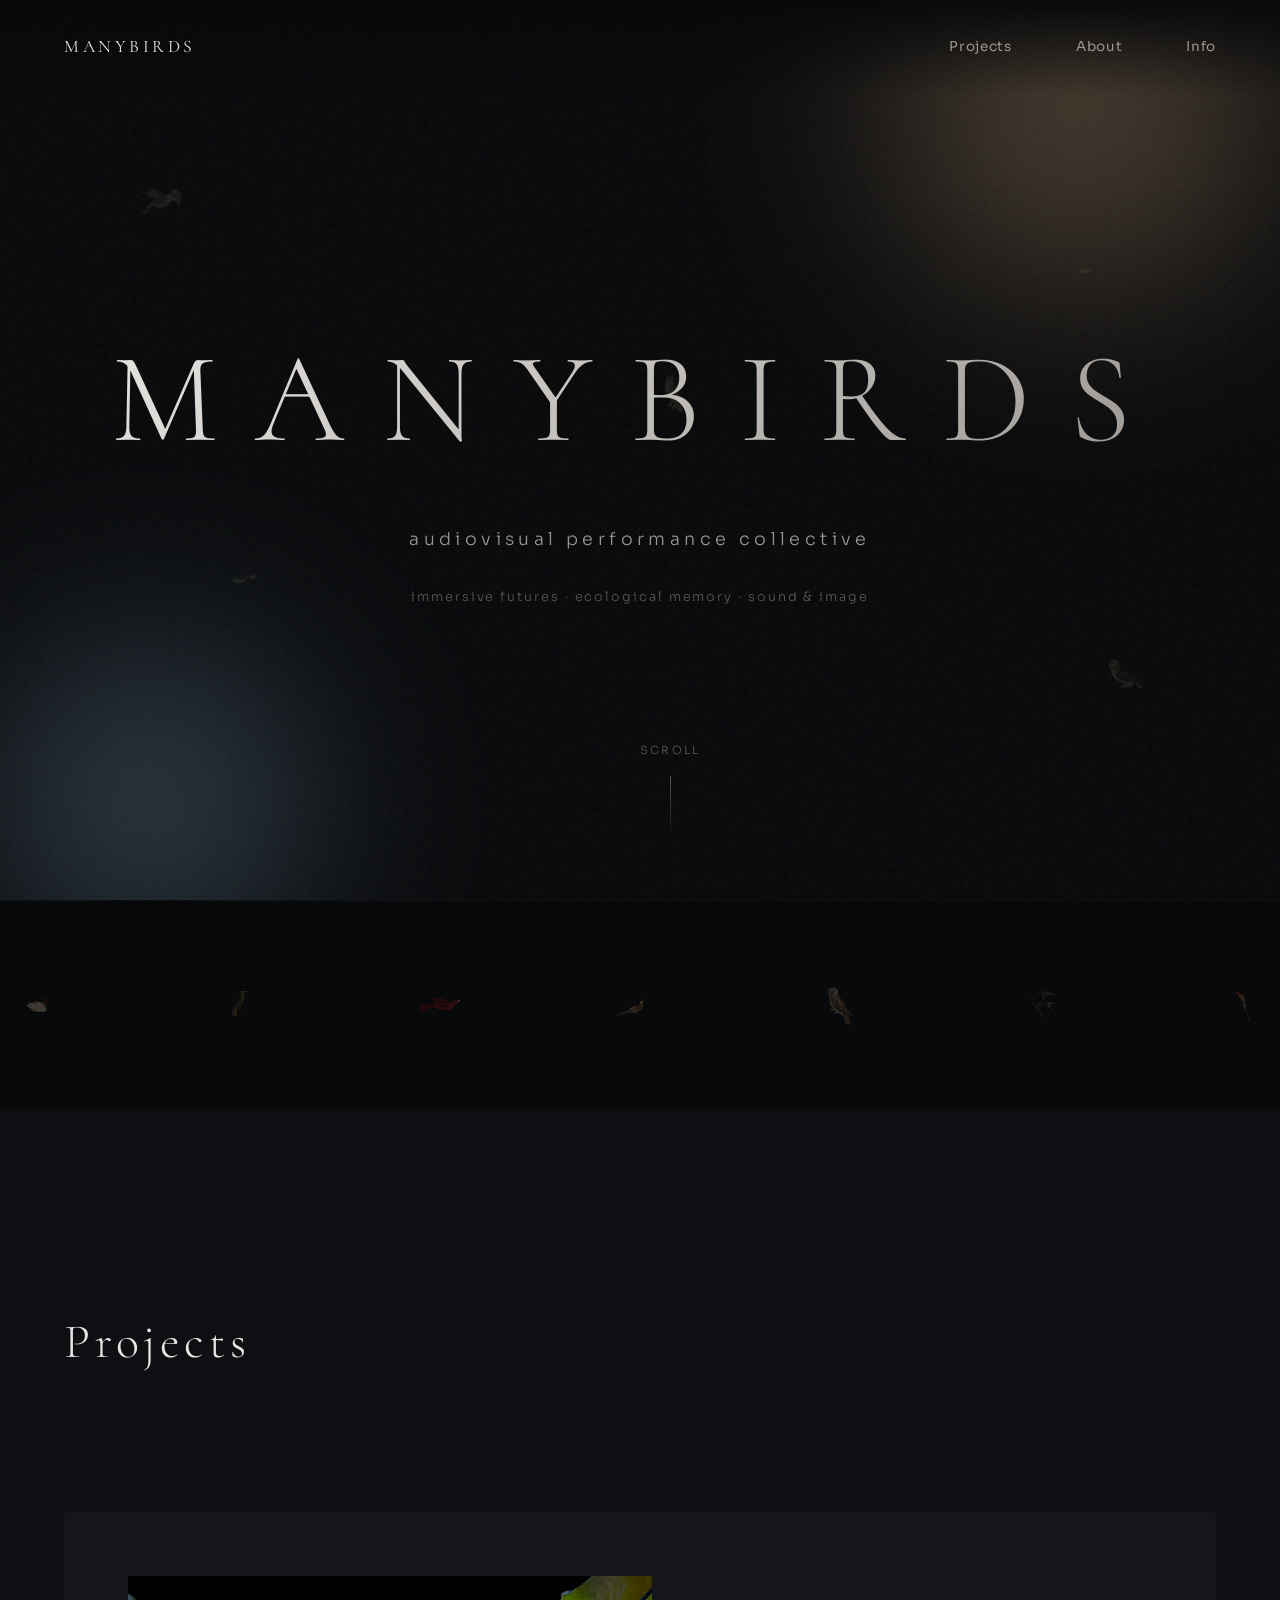
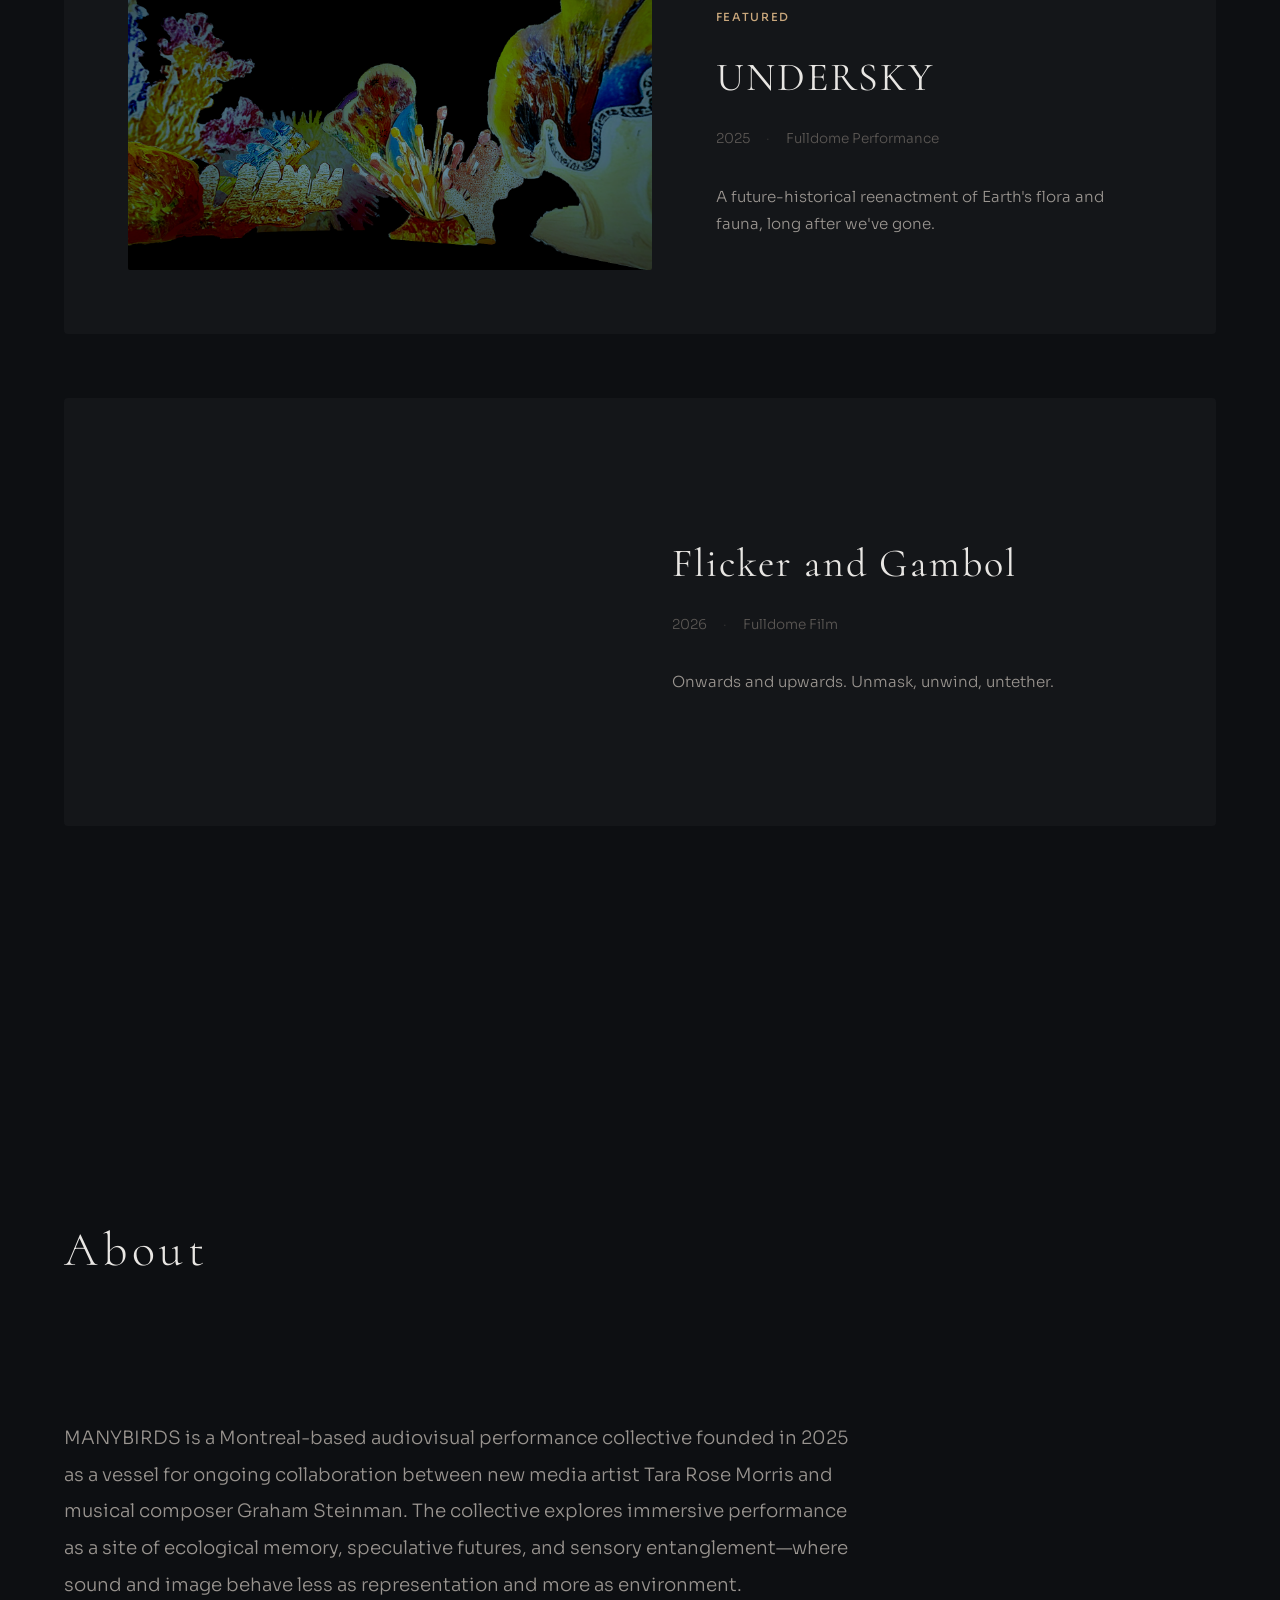
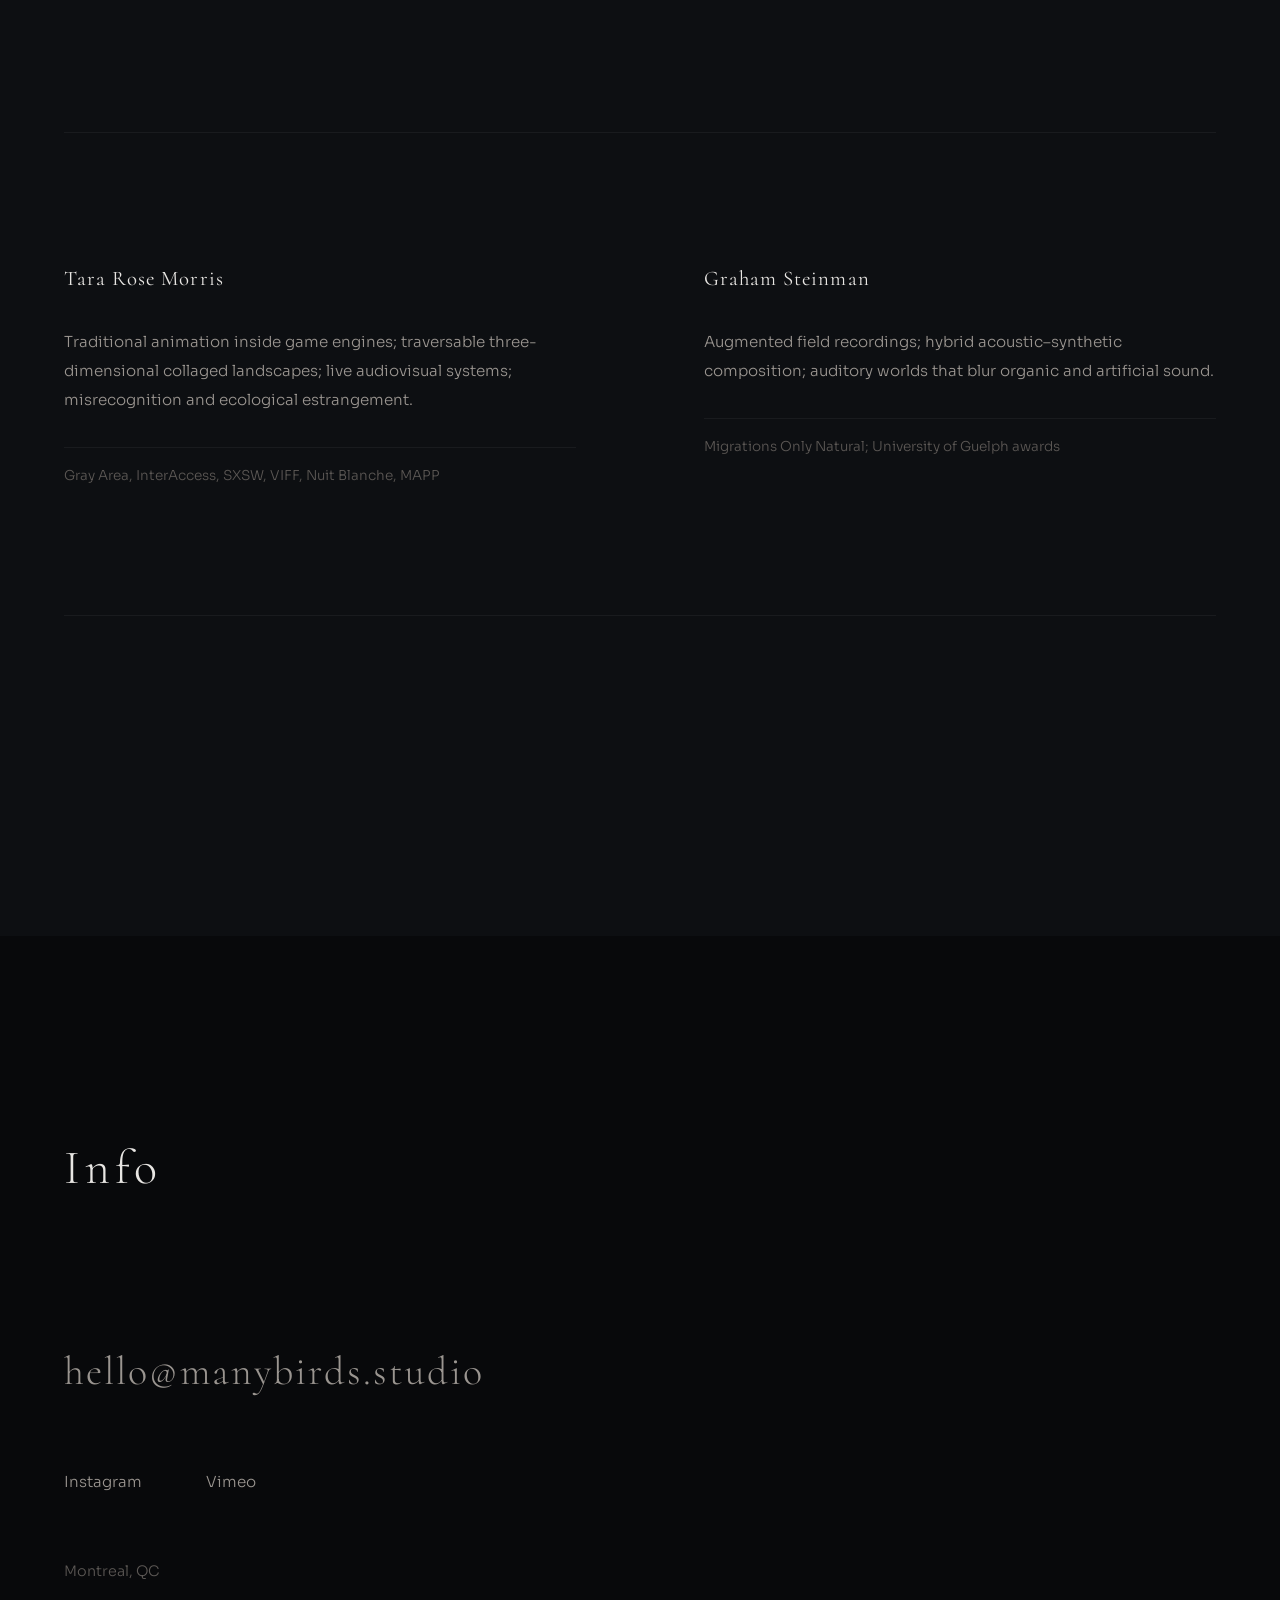
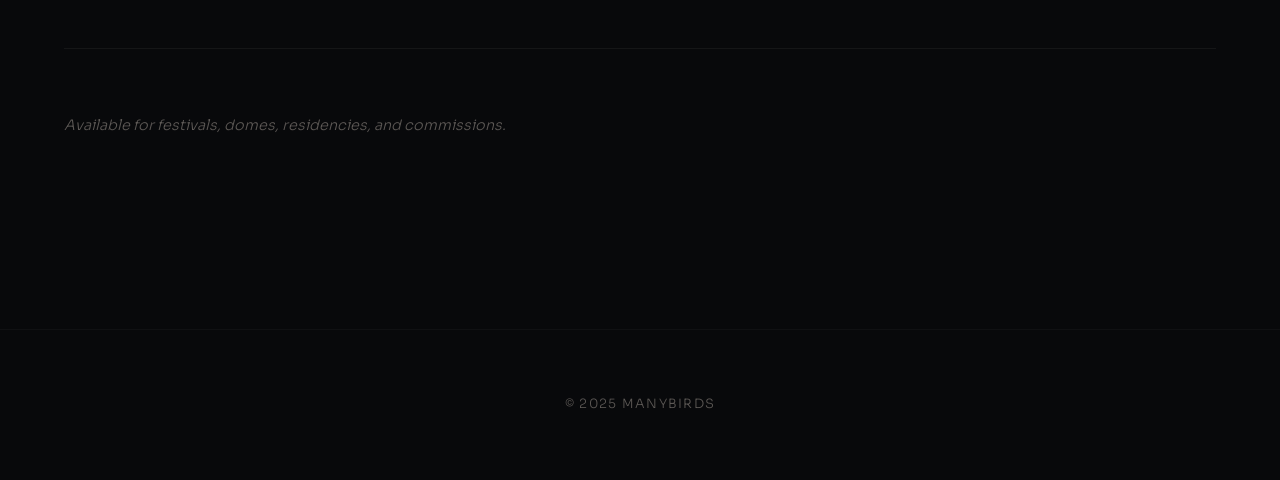
==== index.html @ c925e463 "added undersky images" ====
<!DOCTYPE html>
<html lang="en">
<head>
    <meta charset="UTF-8">
    <meta name="viewport" content="width=device-width, initial-scale=1.0">
    <title>MANYBIRDS — Audiovisual Performance Collective</title>
    <link rel="stylesheet" href="style.css">
    <link rel="preconnect" href="https://fonts.googleapis.com">
    <link rel="preconnect" href="https://fonts.gstatic.com" crossorigin>
    <link href="https://fonts.googleapis.com/css2?family=Cormorant:wght@300;400;500;600&family=Sora:wght@300;400;500&display=swap" rel="stylesheet">
</head>
<body>
    <!-- Navigation -->
    <nav class="nav">
        <a href="#home" class="nav-logo">MANYBIRDS</a>
        <div class="nav-links">
            <a href="#projects">Projects</a>
            <a href="#about">About</a>
            <a href="#contact">Info</a>
        </div>
    </nav>

    <!-- Landing / Home -->
    <section id="home" class="section section-home">
        <div class="home-bg">
            <div class="gradient-orb orb-1"></div>
            <div class="gradient-orb orb-2"></div>
            <div class="floating-birds">
                <img src="assets/birds/Birds-3.png" class="floating-bird bird-1" alt="">
                <img src="assets/birds/Birds-12.png" class="floating-bird bird-2" alt="">
                <img src="assets/birds/Birds-7.png" class="floating-bird bird-3" alt="">
                <img src="assets/birds/Birds-19.png" class="floating-bird bird-4" alt="">
                <img src="assets/birds/Birds-31.png" class="floating-bird bird-5" alt="">
            </div>
            <div class="grain-overlay"></div>
        </div>
        <div class="home-content">
            <h1 class="home-title">MANYBIRDS</h1>
            <p class="home-subtitle">audiovisual performance collective</p>
            <p class="home-ethos">immersive futures · ecological memory · sound & image</p>
        </div>
        <div class="scroll-indicator">
            <span>scroll</span>
            <div class="scroll-line"></div>
        </div>
    </section>

    <!-- Bird Marquee -->
    <div class="bird-marquee">
        <div class="bird-track">
            <img src="assets/birds/Birds-1.png" alt="">
            <img src="assets/birds/Birds-5.png" alt="">
            <img src="assets/birds/Birds-9.png" alt="">
            <img src="assets/birds/Birds-14.png" alt="">
            <img src="assets/birds/Birds-18.png" alt="">
            <img src="assets/birds/Birds-22.png" alt="">
            <img src="assets/birds/Birds-27.png" alt="">
            <img src="assets/birds/Birds-33.png" alt="">
            <img src="assets/birds/Birds-38.png" alt="">
            <img src="assets/birds/Birds-42.png" alt="">
            <img src="assets/birds/Birds-47.png" alt="">
            <img src="assets/birds/Birds-51.png" alt="">
            <!-- Duplicate for seamless loop -->
            <img src="assets/birds/Birds-1.png" alt="">
            <img src="assets/birds/Birds-5.png" alt="">
            <img src="assets/birds/Birds-9.png" alt="">
            <img src="assets/birds/Birds-14.png" alt="">
            <img src="assets/birds/Birds-18.png" alt="">
            <img src="assets/birds/Birds-22.png" alt="">
            <img src="assets/birds/Birds-27.png" alt="">
            <img src="assets/birds/Birds-33.png" alt="">
            <img src="assets/birds/Birds-38.png" alt="">
            <img src="assets/birds/Birds-42.png" alt="">
            <img src="assets/birds/Birds-47.png" alt="">
            <img src="assets/birds/Birds-51.png" alt="">
        </div>
    </div>

    <!-- Projects Index -->
    <section id="projects" class="section section-projects">
        <div class="section-inner">
            <h2 class="section-title">Projects</h2>
            <div class="projects-grid">
                <!-- UNDERSKY - Featured -->
                <article class="project-card project-featured" data-project="undersky">
                    <div class="project-card-image">
                        <div class="project-placeholder-img undersky-bg"></div>
                    </div>
                    <div class="project-card-content">
                        <span class="project-tag">Featured</span>
                        <h3 class="project-title">UNDERSKY</h3>
                        <div class="project-meta">
                            <span>2025</span>
                            <span class="meta-divider">·</span>
                            <span>Fulldome Performance</span>
                        </div>
                        <p class="project-tagline">A future-historical reenactment of Earth's flora and fauna, long after we've gone.</p>
                    </div>
                </article>

                <!-- Flicker and Gambol -->
                <article class="project-card" data-project="flicker">
                    <div class="project-card-image">
                        <div class="project-placeholder-img flicker-bg"></div>
                    </div>
                    <div class="project-card-content">
                        <h3 class="project-title">Flicker and Gambol</h3>
                        <div class="project-meta">
                            <span>2026</span>
                            <span class="meta-divider">·</span>
                            <span>Fulldome Film</span>
                        </div>
                        <p class="project-tagline">Onwards and upwards. Unmask, unwind, untether.</p>
                    </div>
                </article>
            </div>
        </div>
    </section>

    <!-- Project Detail: UNDERSKY -->
    <section id="project-undersky" class="section section-project-detail">
        <button class="back-btn" data-back="projects">← Back to Projects</button>
        <div class="section-inner">
            <div class="project-hero">
                <div class="project-hero-image undersky-bg"></div>
                <div class="project-hero-overlay"></div>
                <div class="project-hero-content">
                    <h1 class="project-detail-title">UNDERSKY</h1>
                    <div class="project-detail-meta">
                        <span>Fulldome Performance</span>
                        <span class="meta-divider">·</span>
                        <span>2025</span>
                    </div>
                    <p class="project-detail-tagline">A future-historical reenactment of Earth's flora and fauna, long after we've gone.</p>
                </div>
            </div>

            <div class="project-body">
                <div class="project-description">
                    <p>UNDERSKY is a fulldome performance staging a future-historical reenactment of Earth's flora and fauna long after humanity has departed. Built in Unreal Engine using public-domain scientific illustrations animated and transformed with generative AI, the work imagines immersive entertainment as both a memorial to and a mediation of ecological loss, situated within the dome's legacy of scientific spectacle.</p>
                </div>

                <div class="project-details-grid">
                    <div class="project-detail-block">
                        <h4>Credits</h4>
                        <ul class="credits-list">
                            <li><span class="credit-role">Visuals & System Design</span><span class="credit-name">Tara Rose Morris</span></li>
                            <li><span class="credit-role">Composition & Sound</span><span class="credit-name">Graham Steinman</span></li>
                        </ul>
                    </div>

                    <div class="project-detail-block">
                        <h4>Tools</h4>
                        <p>Unreal Engine, Generative AI, public-domain scientific archives</p>
                    </div>

                    <div class="project-detail-block">
                        <h4>Technical</h4>
                        <ul class="tech-list">
                            <li>Format: Fulldome / Live Performance</li>
                            <li>Audio: Spatial / Multichannel</li>
                        </ul>
                    </div>
                </div>

                <div class="project-gallery">
                    <h4>Stills</h4>
                    <div class="gallery-grid">
                        <div class="gallery-item">
                            <img src="assets/projects/undersky/still-2.png" alt="UNDERSKY still">
                        </div>
                        <div class="gallery-item">
                            <img src="assets/projects/undersky/still-3.png" alt="UNDERSKY still">
                        </div>
                        <div class="gallery-item">
                            <img src="assets/projects/undersky/still-4.png" alt="UNDERSKY still">
                        </div>
                    </div>
                </div>
            </div>
        </div>
    </section>

    <!-- Project Detail: Flicker and Gambol -->
    <section id="project-flicker" class="section section-project-detail">
        <button class="back-btn" data-back="projects">← Back to Projects</button>
        <div class="section-inner">
            <div class="project-hero">
                <div class="project-hero-image flicker-hero"></div>
                <div class="project-hero-overlay"></div>
                <div class="project-hero-content">
                    <h1 class="project-detail-title">Flicker and Gambol</h1>
                    <div class="project-detail-meta">
                        <span>Fulldome Film</span>
                        <span class="meta-divider">·</span>
                        <span>2026</span>
                    </div>
                    <p class="project-detail-tagline">Dance as the sun and the moon go by.</p>
                </div>
            </div>

            <div class="project-body">
                <div class="project-description">
                    <p class="poetic-text">Onwards and upwards. Unmask, unwind, untether. Dance as the sun and the moon go by.</p>
                </div>

                <div class="project-details-grid">
                    <div class="project-detail-block">
                        <h4>Screenings</h4>
                        <ul class="screenings-list">
                            <li>Dome Under Film Festival 2026</li>
                        </ul>
                    </div>

                    <div class="project-detail-block">
                        <h4>Credits</h4>
                        <ul class="credits-list">
                            <li><span class="credit-role">Visuals</span><span class="credit-name">Tara Rose Morris</span></li>
                            <li><span class="credit-role">Sound</span><span class="credit-name">Graham Steinman</span></li>
                        </ul>
                    </div>
                </div>

                <div class="project-gallery">
                    <h4>Stills</h4>
                    <div class="gallery-grid">
                        <div class="gallery-item">
                            <img src="assets/projects/flicker/still-1.png" alt="Flicker and Gambol still">
                        </div>
                        <div class="gallery-item">
                            <img src="assets/projects/flicker/still-2.png" alt="Flicker and Gambol still">
                        </div>
                        <div class="gallery-item">
                            <img src="assets/projects/flicker/still-3.png" alt="Flicker and Gambol still">
                        </div>
                    </div>
                </div>
            </div>
        </div>
    </section>

    <!-- About -->
    <section id="about" class="section section-about">
        <div class="section-inner">
            <h2 class="section-title">About</h2>
            
            <div class="about-intro">
                <p>MANYBIRDS is a Montreal-based audiovisual performance collective founded in 2025 as a vessel for ongoing collaboration between new media artist Tara Rose Morris and musical composer Graham Steinman. The collective explores immersive performance as a site of ecological memory, speculative futures, and sensory entanglement—where sound and image behave less as representation and more as environment.</p>
            </div>

            <div class="practice-grid">
                <div class="practice-block">
                    <h3>Tara Rose Morris</h3>
                    <p class="practice-desc">Traditional animation inside game engines; traversable three-dimensional collaged landscapes; live audiovisual systems; misrecognition and ecological estrangement.</p>
                    <p class="practice-background">Gray Area, InterAccess, SXSW, VIFF, Nuit Blanche, MAPP</p>
                </div>
                <div class="practice-block">
                    <h3>Graham Steinman</h3>
                    <p class="practice-desc">Augmented field recordings; hybrid acoustic–synthetic composition; auditory worlds that blur organic and artificial sound.</p>
                    <p class="practice-background">Migrations Only Natural; University of Guelph awards</p>
                </div>
            </div>
        </div>
    </section>

    <!-- Contact / Info -->
    <section id="contact" class="section section-contact">
        <div class="section-inner">
            <h2 class="section-title">Info</h2>
            
            <div class="contact-content">
                <div class="contact-block">
                    <a href="mailto:hello@manybirds.studio" class="contact-link contact-email">hello@manybirds.studio</a>
                </div>
                
                <div class="contact-links">
                    <a href="#" class="contact-link">Instagram</a>
                    <a href="#" class="contact-link">Vimeo</a>
                </div>

                <div class="contact-location">
                    <p>Montreal, QC</p>
                </div>

                <div class="contact-availability">
                    <p>Available for festivals, domes, residencies, and commissions.</p>
                </div>
            </div>
        </div>
    </section>

    <!-- Footer -->
    <footer class="footer">
        <p>© 2025 MANYBIRDS</p>
    </footer>

    <script src="script.js"></script>
</body>
</html>
---- style.css ----
/* ================================
   MANYBIRDS — Style System
   ================================ */

/* CSS Variables */
:root {
    /* Colors - Deep night palette */
    --bg-deep: #08090b;
    --bg-primary: #0d0f12;
    --bg-elevated: #141619;
    --bg-hover: #1a1d21;
    
    --text-primary: #e8e6e3;
    --text-secondary: #9a9590;
    --text-muted: #5c5855;
    
    --accent-warm: #c9a77c;
    --accent-cool: #7a9eb8;
    --accent-glow: rgba(201, 167, 124, 0.15);
    
    /* Typography */
    --font-display: 'Cormorant', Georgia, serif;
    --font-body: 'Sora', sans-serif;
    
    /* Spacing */
    --space-xs: 0.5rem;
    --space-sm: 1rem;
    --space-md: 2rem;
    --space-lg: 4rem;
    --space-xl: 8rem;
    --space-2xl: 12rem;
    
    /* Transitions */
    --ease-out: cubic-bezier(0.16, 1, 0.3, 1);
    --duration-fast: 0.2s;
    --duration-normal: 0.4s;
    --duration-slow: 0.8s;
}

/* Reset & Base */
*, *::before, *::after {
    box-sizing: border-box;
    margin: 0;
    padding: 0;
}

html {
    scroll-behavior: smooth;
    font-size: 16px;
}

body {
    font-family: var(--font-body);
    font-weight: 300;
    background-color: var(--bg-deep);
    color: var(--text-primary);
    line-height: 1.7;
    overflow-x: hidden;
    -webkit-font-smoothing: antialiased;
    -moz-osx-font-smoothing: grayscale;
}

/* Selection */
::selection {
    background: var(--accent-warm);
    color: var(--bg-deep);
}

/* ================================
   Navigation
   ================================ */
.nav {
    position: fixed;
    top: 0;
    left: 0;
    right: 0;
    z-index: 100;
    display: flex;
    justify-content: space-between;
    align-items: center;
    padding: var(--space-md) var(--space-lg);
    background: linear-gradient(to bottom, var(--bg-deep) 0%, transparent 100%);
    pointer-events: none;
}

.nav a {
    pointer-events: auto;
}

.nav-logo {
    font-family: var(--font-display);
    font-size: 1.1rem;
    font-weight: 400;
    letter-spacing: 0.2em;
    color: var(--text-primary);
    text-decoration: none;
    transition: color var(--duration-fast) var(--ease-out);
}

.nav-logo:hover {
    color: var(--accent-warm);
}

.nav-links {
    display: flex;
    gap: var(--space-lg);
}

.nav-links a {
    font-size: 0.85rem;
    font-weight: 400;
    letter-spacing: 0.05em;
    color: var(--text-secondary);
    text-decoration: none;
    transition: color var(--duration-fast) var(--ease-out);
    position: relative;
}

.nav-links a::after {
    content: '';
    position: absolute;
    bottom: -4px;
    left: 0;
    width: 0;
    height: 1px;
    background: var(--accent-warm);
    transition: width var(--duration-normal) var(--ease-out);
}

.nav-links a:hover {
    color: var(--text-primary);
}

.nav-links a:hover::after {
    width: 100%;
}

/* ================================
   Sections Base
   ================================ */
.section {
    min-height: 100vh;
    padding: var(--space-2xl) var(--space-lg);
    opacity: 0;
    transform: translateY(30px);
    transition: opacity var(--duration-slow) var(--ease-out),
                transform var(--duration-slow) var(--ease-out);
}

.section.visible {
    opacity: 1;
    transform: translateY(0);
}

.section-inner {
    max-width: 1200px;
    margin: 0 auto;
}

.section-title {
    font-family: var(--font-display);
    font-size: clamp(2rem, 5vw, 3rem);
    font-weight: 300;
    letter-spacing: 0.1em;
    margin-bottom: var(--space-xl);
    color: var(--text-primary);
}

/* ================================
   Home Section
   ================================ */
.section-home {
    display: flex;
    flex-direction: column;
    justify-content: center;
    align-items: center;
    text-align: center;
    position: relative;
    padding: 0;
    opacity: 1;
    transform: none;
}

.home-bg {
    position: absolute;
    inset: 0;
    overflow: hidden;
}

/* Animated gradient orbs */
.gradient-orb {
    position: absolute;
    border-radius: 50%;
    filter: blur(80px);
    opacity: 0.4;
    animation: float 20s ease-in-out infinite;
}

.orb-1 {
    width: 600px;
    height: 600px;
    background: radial-gradient(circle, var(--accent-warm) 0%, transparent 70%);
    top: -200px;
    right: -100px;
    animation-delay: 0s;
}

.orb-2 {
    width: 500px;
    height: 500px;
    background: radial-gradient(circle, var(--accent-cool) 0%, transparent 70%);
    bottom: -150px;
    left: -100px;
    animation-delay: -10s;
}

@keyframes float {
    0%, 100% {
        transform: translate(0, 0) scale(1);
    }
    33% {
        transform: translate(30px, -30px) scale(1.05);
    }
    66% {
        transform: translate(-20px, 20px) scale(0.95);
    }
}

/* Film grain overlay */
.grain-overlay {
    position: absolute;
    inset: 0;
    background-image: url("data:image/svg+xml,%3Csvg viewBox='0 0 200 200' xmlns='http://www.w3.org/2000/svg'%3E%3Cfilter id='noise'%3E%3CfeTurbulence type='fractalNoise' baseFrequency='0.9' numOctaves='4' stitchTiles='stitch'/%3E%3C/filter%3E%3Crect width='100%25' height='100%25' filter='url(%23noise)'/%3E%3C/svg%3E");
    opacity: 0.03;
    pointer-events: none;
}

/* Floating birds on home */
.floating-birds {
    position: absolute;
    inset: 0;
    pointer-events: none;
    overflow: hidden;
}

.floating-bird {
    position: absolute;
    opacity: 0.12;
    filter: grayscale(30%);
    animation: floatBird 30s ease-in-out infinite;
}

.bird-1 {
    width: 120px;
    top: 15%;
    left: 8%;
    animation-delay: 0s;
}

.bird-2 {
    width: 80px;
    top: 25%;
    right: 12%;
    animation-delay: -5s;
    animation-duration: 25s;
}

.bird-3 {
    width: 100px;
    bottom: 30%;
    left: 15%;
    animation-delay: -10s;
    animation-duration: 35s;
}

.bird-4 {
    width: 90px;
    bottom: 20%;
    right: 8%;
    animation-delay: -15s;
}

.bird-5 {
    width: 70px;
    top: 40%;
    left: 50%;
    animation-delay: -20s;
    animation-duration: 28s;
}

@keyframes floatBird {
    0%, 100% {
        transform: translate(0, 0) rotate(0deg);
        opacity: 0.12;
    }
    25% {
        transform: translate(15px, -20px) rotate(2deg);
        opacity: 0.18;
    }
    50% {
        transform: translate(-10px, 10px) rotate(-1deg);
        opacity: 0.1;
    }
    75% {
        transform: translate(20px, 5px) rotate(1deg);
        opacity: 0.15;
    }
}

/* Bird Marquee */
.bird-marquee {
    background: var(--bg-deep);
    padding: var(--space-lg) 0;
    overflow: hidden;
    border-top: 1px solid rgba(255, 255, 255, 0.03);
    border-bottom: 1px solid rgba(255, 255, 255, 0.03);
}

.bird-track {
    display: flex;
    gap: var(--space-xl);
    animation: marquee 60s linear infinite;
    width: max-content;
}

.bird-track img {
    height: 80px;
    width: auto;
    opacity: 0.25;
    filter: grayscale(20%);
    transition: opacity var(--duration-normal) var(--ease-out),
                filter var(--duration-normal) var(--ease-out);
}

.bird-track img:hover {
    opacity: 0.6;
    filter: grayscale(0%);
}

@keyframes marquee {
    0% {
        transform: translateX(0);
    }
    100% {
        transform: translateX(-50%);
    }
}

.home-content {
    position: relative;
    z-index: 1;
    animation: fadeUp 1.5s var(--ease-out) 0.3s both;
}

@keyframes fadeUp {
    from {
        opacity: 0;
        transform: translateY(40px);
    }
    to {
        opacity: 1;
        transform: translateY(0);
    }
}

.home-title {
    font-family: var(--font-display);
    font-size: clamp(3rem, 12vw, 8rem);
    font-weight: 300;
    letter-spacing: 0.3em;
    margin-bottom: var(--space-sm);
    background: linear-gradient(135deg, var(--text-primary) 0%, var(--text-secondary) 100%);
    -webkit-background-clip: text;
    -webkit-text-fill-color: transparent;
    background-clip: text;
}

.home-subtitle {
    font-size: clamp(0.9rem, 2vw, 1.1rem);
    font-weight: 300;
    letter-spacing: 0.25em;
    color: var(--text-secondary);
    margin-bottom: var(--space-md);
    text-transform: lowercase;
}

.home-ethos {
    font-size: 0.8rem;
    font-weight: 300;
    letter-spacing: 0.15em;
    color: var(--text-muted);
    animation: fadeUp 1.5s var(--ease-out) 0.8s both;
}

/* Scroll indicator */
.scroll-indicator {
    position: absolute;
    bottom: var(--space-lg);
    left: 50%;
    transform: translateX(-50%);
    display: flex;
    flex-direction: column;
    align-items: center;
    gap: var(--space-sm);
    animation: fadeUp 1.5s var(--ease-out) 1.2s both;
}

.scroll-indicator span {
    font-size: 0.7rem;
    letter-spacing: 0.2em;
    color: var(--text-muted);
    text-transform: uppercase;
}

.scroll-line {
    width: 1px;
    height: 60px;
    background: linear-gradient(to bottom, var(--text-muted), transparent);
    animation: scrollPulse 2s ease-in-out infinite;
}

@keyframes scrollPulse {
    0%, 100% {
        transform: scaleY(1);
        opacity: 0.5;
    }
    50% {
        transform: scaleY(0.6);
        opacity: 1;
    }
}

/* ================================
   Projects Section
   ================================ */
.section-projects {
    background: var(--bg-primary);
}

.projects-grid {
    display: grid;
    gap: var(--space-lg);
}

.project-card {
    display: grid;
    grid-template-columns: 1fr 1fr;
    gap: var(--space-lg);
    padding: var(--space-lg);
    background: var(--bg-elevated);
    border-radius: 4px;
    cursor: pointer;
    transition: transform var(--duration-normal) var(--ease-out),
                background var(--duration-normal) var(--ease-out);
    overflow: hidden;
}

.project-card:hover {
    transform: translateY(-4px);
    background: var(--bg-hover);
}

.project-card-image {
    aspect-ratio: 16 / 10;
    border-radius: 2px;
    overflow: hidden;
}

.project-placeholder-img {
    width: 100%;
    height: 100%;
    transition: transform var(--duration-slow) var(--ease-out);
}

.project-card:hover .project-placeholder-img {
    transform: scale(1.05);
}

/* Placeholder backgrounds */
.undersky-bg {
    background: url('assets/projects/undersky/still-1.png') center center / cover no-repeat;
    position: relative;
}

.flicker-bg,
.flicker-hero {
    background: url('assets/projects/flicker/hero.png') center center / cover no-repeat;
    position: relative;
}

.project-card-content {
    display: flex;
    flex-direction: column;
    justify-content: center;
    padding: var(--space-md) 0;
}

.project-tag {
    font-size: 0.7rem;
    font-weight: 500;
    letter-spacing: 0.15em;
    text-transform: uppercase;
    color: var(--accent-warm);
    margin-bottom: var(--space-sm);
}

.project-title {
    font-family: var(--font-display);
    font-size: clamp(1.5rem, 4vw, 2.5rem);
    font-weight: 400;
    letter-spacing: 0.05em;
    margin-bottom: var(--space-sm);
    color: var(--text-primary);
}

.project-meta {
    display: flex;
    align-items: center;
    gap: var(--space-sm);
    font-size: 0.85rem;
    color: var(--text-muted);
    margin-bottom: var(--space-md);
}

.meta-divider {
    opacity: 0.4;
}

.project-tagline {
    font-size: 0.95rem;
    color: var(--text-secondary);
    line-height: 1.8;
}

/* Featured project styling */
.project-featured {
    grid-template-columns: 1.2fr 1fr;
}

.project-featured .project-card-image {
    aspect-ratio: 16 / 9;
}

/* ================================
   Project Detail Sections
   ================================ */
.section-project-detail {
    display: none;
    background: var(--bg-deep);
    padding-top: var(--space-xl);
}

.section-project-detail.active {
    display: block;
}

.back-btn {
    position: fixed;
    top: var(--space-md);
    left: var(--space-lg);
    z-index: 90;
    background: rgba(13, 15, 18, 0.8);
    backdrop-filter: blur(10px);
    border: 1px solid rgba(255, 255, 255, 0.1);
    color: var(--text-secondary);
    font-family: var(--font-body);
    font-size: 0.85rem;
    padding: var(--space-sm) var(--space-md);
    border-radius: 2px;
    cursor: pointer;
    transition: all var(--duration-fast) var(--ease-out);
}

.back-btn:hover {
    color: var(--text-primary);
    border-color: var(--accent-warm);
}

.project-hero {
    position: relative;
    height: 70vh;
    min-height: 500px;
    display: flex;
    align-items: flex-end;
    margin-bottom: var(--space-xl);
    border-radius: 4px;
    overflow: hidden;
}

.project-hero-image {
    position: absolute;
    inset: 0;
}

.project-hero-overlay {
    position: absolute;
    inset: 0;
    background: linear-gradient(to top, var(--bg-deep) 0%, transparent 60%);
}

.project-hero-content {
    position: relative;
    z-index: 1;
    padding: var(--space-xl);
}

.project-detail-title {
    font-family: var(--font-display);
    font-size: clamp(2.5rem, 8vw, 5rem);
    font-weight: 300;
    letter-spacing: 0.15em;
    margin-bottom: var(--space-sm);
}

.project-detail-meta {
    display: flex;
    align-items: center;
    gap: var(--space-sm);
    font-size: 0.9rem;
    color: var(--text-muted);
    margin-bottom: var(--space-md);
}

.project-detail-tagline {
    font-family: var(--font-display);
    font-size: 1.3rem;
    font-weight: 300;
    font-style: italic;
    color: var(--text-secondary);
}

.project-body {
    max-width: 900px;
}

.project-description {
    margin-bottom: var(--space-xl);
}

.project-description p {
    font-size: 1.1rem;
    line-height: 2;
    color: var(--text-secondary);
}

.project-description .poetic-text {
    font-family: var(--font-display);
    font-size: 1.5rem;
    font-style: italic;
    line-height: 1.8;
}

.project-details-grid {
    display: grid;
    grid-template-columns: repeat(auto-fit, minmax(250px, 1fr));
    gap: var(--space-lg);
    margin-bottom: var(--space-xl);
    padding-top: var(--space-lg);
    border-top: 1px solid rgba(255, 255, 255, 0.05);
}

.project-detail-block h4 {
    font-family: var(--font-display);
    font-size: 0.9rem;
    font-weight: 400;
    letter-spacing: 0.1em;
    text-transform: uppercase;
    color: var(--text-muted);
    margin-bottom: var(--space-sm);
}

.project-detail-block p,
.project-detail-block li {
    font-size: 0.95rem;
    color: var(--text-secondary);
}

.credits-list,
.tech-list,
.screenings-list {
    list-style: none;
}

.credits-list li {
    display: flex;
    justify-content: space-between;
    padding: var(--space-xs) 0;
    border-bottom: 1px solid rgba(255, 255, 255, 0.03);
}

.credit-role {
    color: var(--text-muted);
}

.credit-name {
    color: var(--text-primary);
}

.tech-list li,
.screenings-list li {
    padding: var(--space-xs) 0;
}

/* Gallery */
.project-gallery {
    margin-top: var(--space-xl);
    padding-top: var(--space-lg);
    border-top: 1px solid rgba(255, 255, 255, 0.05);
}

.project-gallery h4 {
    font-family: var(--font-display);
    font-size: 0.9rem;
    font-weight: 400;
    letter-spacing: 0.1em;
    text-transform: uppercase;
    color: var(--text-muted);
    margin-bottom: var(--space-md);
}

.gallery-grid {
    display: grid;
    grid-template-columns: repeat(3, 1fr);
    gap: var(--space-sm);
}

.gallery-item {
    aspect-ratio: 16 / 10;
    border-radius: 2px;
    transition: transform var(--duration-normal) var(--ease-out);
    overflow: hidden;
    display: flex;
    align-items: center;
    justify-content: center;
}

.gallery-item:hover {
    transform: scale(1.02);
}

.gallery-item img {
    max-width: 70%;
    max-height: 80%;
    object-fit: contain;
    transition: transform var(--duration-slow) var(--ease-out),
                opacity var(--duration-normal) var(--ease-out);
    opacity: 0.8;
}

.gallery-item:hover img {
    transform: scale(1.1);
    opacity: 1;
}

.undersky-still-1 {
    background: linear-gradient(135deg, #1a1525 0%, #25202f 100%);
}

.undersky-still-2 {
    background: linear-gradient(135deg, #15202a 0%, #1f2a35 100%);
}

.undersky-still-3 {
    background: linear-gradient(135deg, #201a25 0%, #2a2530 100%);
}

/* ================================
   About Section
   ================================ */
.section-about {
    background: var(--bg-primary);
}

.about-intro {
    max-width: 800px;
    margin-bottom: var(--space-xl);
}

.about-intro p {
    font-size: 1.15rem;
    line-height: 2;
    color: var(--text-secondary);
}

.practice-grid {
    display: grid;
    grid-template-columns: repeat(auto-fit, minmax(300px, 1fr));
    gap: var(--space-xl);
    margin-bottom: var(--space-xl);
    padding: var(--space-xl) 0;
    border-top: 1px solid rgba(255, 255, 255, 0.05);
    border-bottom: 1px solid rgba(255, 255, 255, 0.05);
}

.practice-block h3 {
    font-family: var(--font-display);
    font-size: 1.3rem;
    font-weight: 400;
    letter-spacing: 0.05em;
    margin-bottom: var(--space-md);
    color: var(--text-primary);
}

.practice-block .practice-desc {
    font-size: 0.95rem;
    color: var(--text-secondary);
    line-height: 1.9;
    margin-bottom: var(--space-md);
}

.practice-block .practice-background {
    font-size: 0.85rem;
    color: var(--text-muted);
    line-height: 1.7;
    padding-top: var(--space-sm);
    border-top: 1px solid rgba(255, 255, 255, 0.05);
}

/* ================================
   Contact Section
   ================================ */
.section-contact {
    background: var(--bg-deep);
    min-height: 80vh;
}

.contact-content {
    display: flex;
    flex-direction: column;
    gap: var(--space-lg);
}

.contact-email {
    font-family: var(--font-display);
    font-size: clamp(1.5rem, 4vw, 2.5rem);
    font-weight: 300;
    letter-spacing: 0.05em;
}

.contact-link {
    color: var(--text-secondary);
    text-decoration: none;
    transition: color var(--duration-fast) var(--ease-out);
    position: relative;
}

.contact-link::after {
    content: '';
    position: absolute;
    bottom: -2px;
    left: 0;
    width: 0;
    height: 1px;
    background: var(--accent-warm);
    transition: width var(--duration-normal) var(--ease-out);
}

.contact-link:hover {
    color: var(--accent-warm);
}

.contact-link:hover::after {
    width: 100%;
}

.contact-links {
    display: flex;
    gap: var(--space-lg);
}

.contact-links .contact-link {
    font-size: 0.95rem;
}

.contact-location p {
    font-size: 0.9rem;
    color: var(--text-muted);
}

.contact-availability {
    padding-top: var(--space-lg);
    border-top: 1px solid rgba(255, 255, 255, 0.05);
}

.contact-availability p {
    font-size: 0.9rem;
    font-style: italic;
    color: var(--text-muted);
}

/* ================================
   Footer
   ================================ */
.footer {
    padding: var(--space-lg);
    text-align: center;
    background: var(--bg-deep);
    border-top: 1px solid rgba(255, 255, 255, 0.03);
}

.footer p {
    font-size: 0.8rem;
    color: var(--text-muted);
    letter-spacing: 0.1em;
}

/* ================================
   Responsive
   ================================ */
@media (max-width: 900px) {
    :root {
        --space-lg: 3rem;
        --space-xl: 5rem;
        --space-2xl: 8rem;
    }
    
    .nav {
        padding: var(--space-sm) var(--space-md);
    }
    
    .nav-links {
        gap: var(--space-md);
    }
    
    .project-card {
        grid-template-columns: 1fr;
    }
    
    .project-featured {
        grid-template-columns: 1fr;
    }
    
    .gallery-grid {
        grid-template-columns: 1fr;
    }
}

@media (max-width: 600px) {
    :root {
        --space-lg: 2rem;
        --space-xl: 3rem;
        --space-2xl: 5rem;
    }
    
    .nav-logo {
        font-size: 0.9rem;
        letter-spacing: 0.15em;
    }
    
    .nav-links a {
        font-size: 0.75rem;
    }
    
    .home-title {
        letter-spacing: 0.15em;
    }
    
    .project-hero {
        height: 50vh;
        min-height: 400px;
    }
    
    .project-hero-content {
        padding: var(--space-md);
    }
    
    .back-btn {
        top: auto;
        bottom: var(--space-md);
        left: var(--space-md);
        right: var(--space-md);
        text-align: center;
    }
}

/* ================================
   Animation Classes
   ================================ */
.fade-in {
    animation: fadeIn var(--duration-slow) var(--ease-out) both;
}

@keyframes fadeIn {
    from { opacity: 0; }
    to { opacity: 1; }
}

.slide-up {
    animation: slideUp var(--duration-slow) var(--ease-out) both;
}

@keyframes slideUp {
    from {
        opacity: 0;
        transform: translateY(30px);
    }
    to {
        opacity: 1;
        transform: translateY(0);
    }
}

/* Stagger children animations */
.stagger-children > * {
    opacity: 0;
    animation: slideUp var(--duration-slow) var(--ease-out) both;
}

.stagger-children > *:nth-child(1) { animation-delay: 0.1s; }
.stagger-children > *:nth-child(2) { animation-delay: 0.2s; }
.stagger-children > *:nth-child(3) { animation-delay: 0.3s; }
.stagger-children > *:nth-child(4) { animation-delay: 0.4s; }
.stagger-children > *:nth-child(5) { animation-delay: 0.5s; }
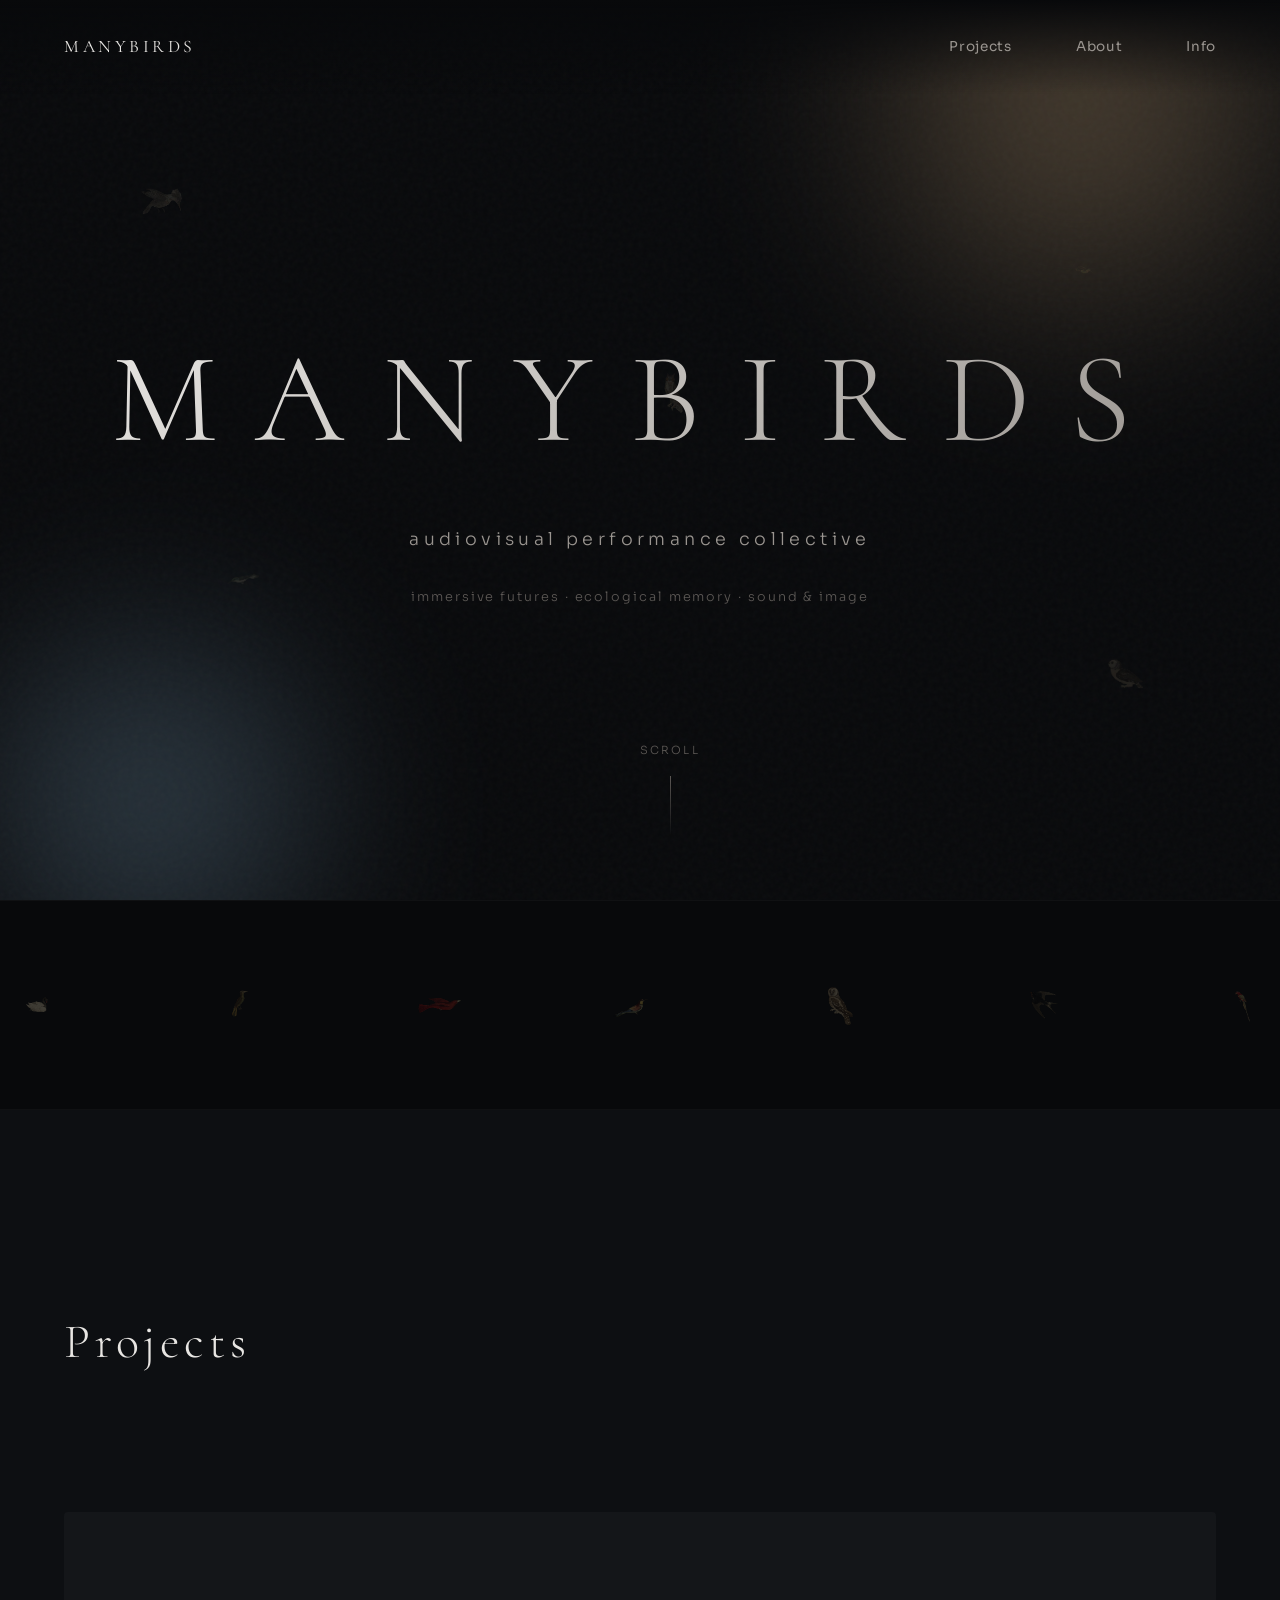
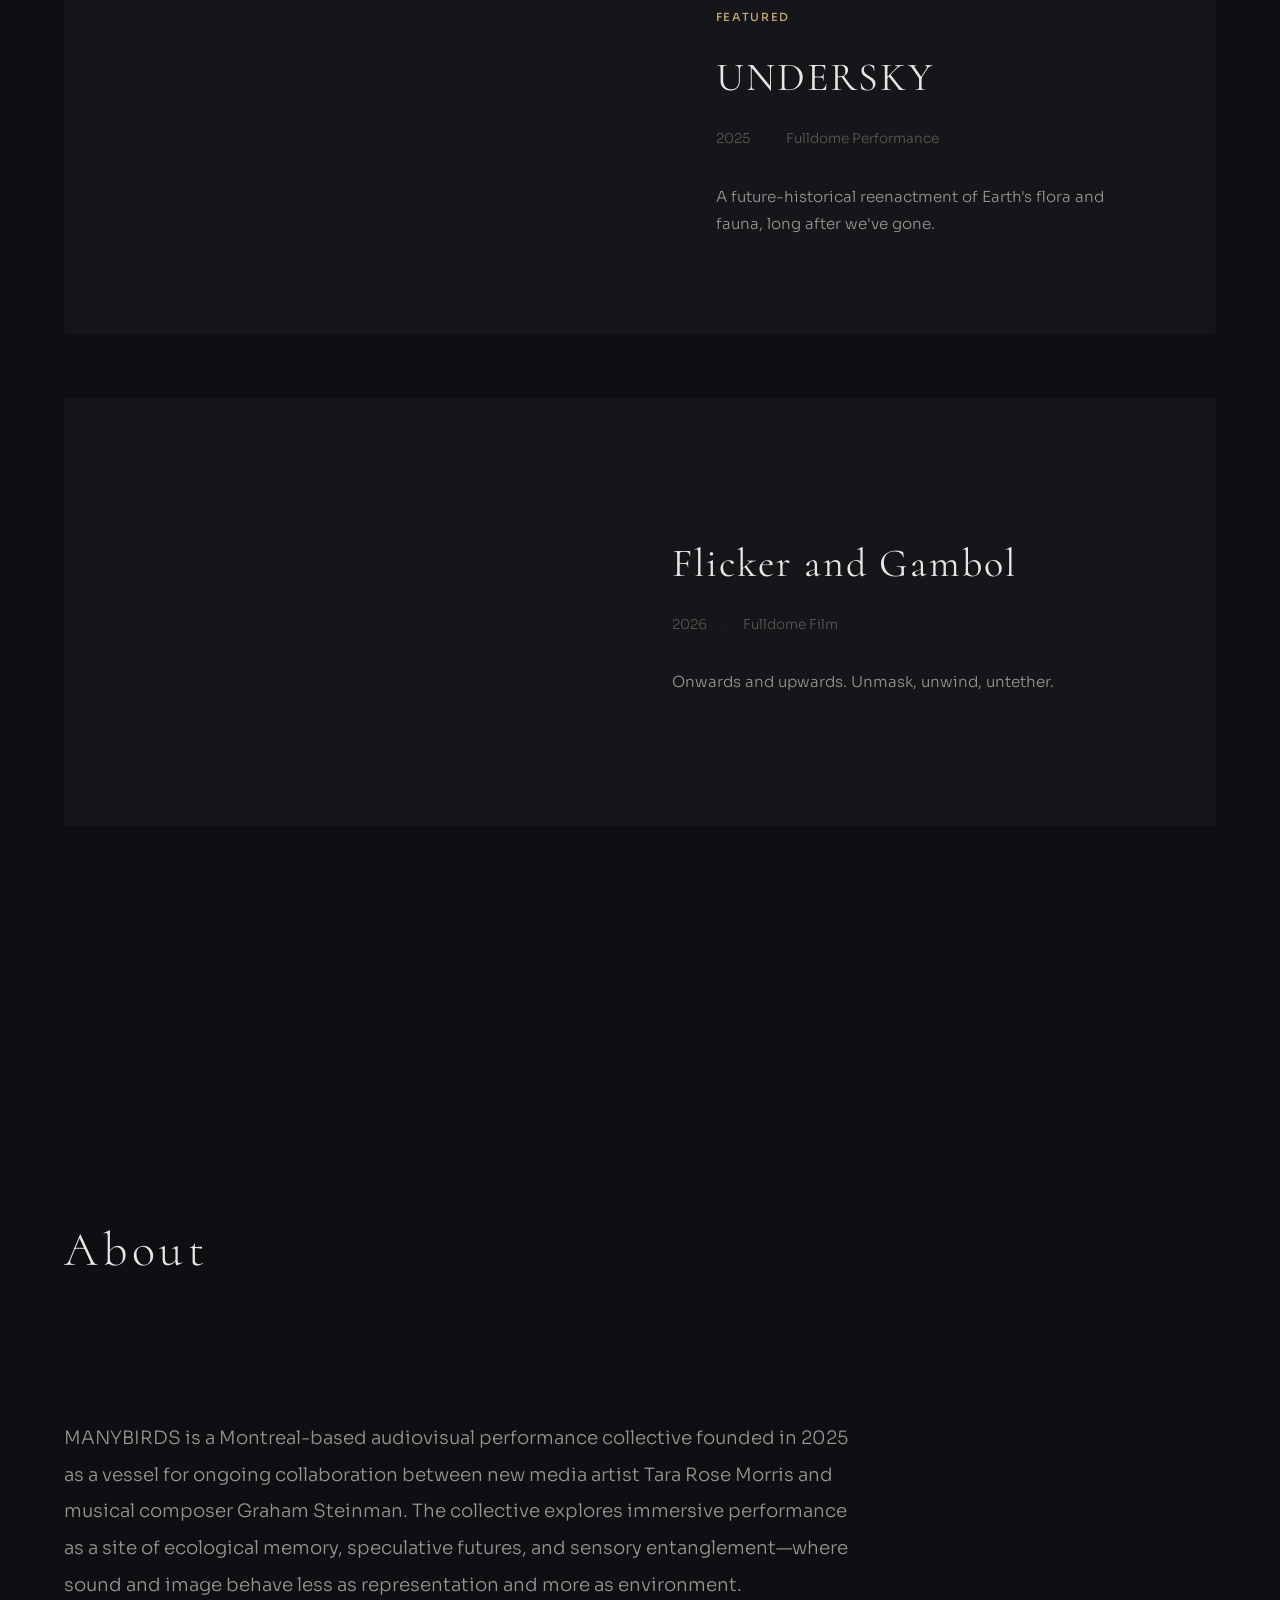
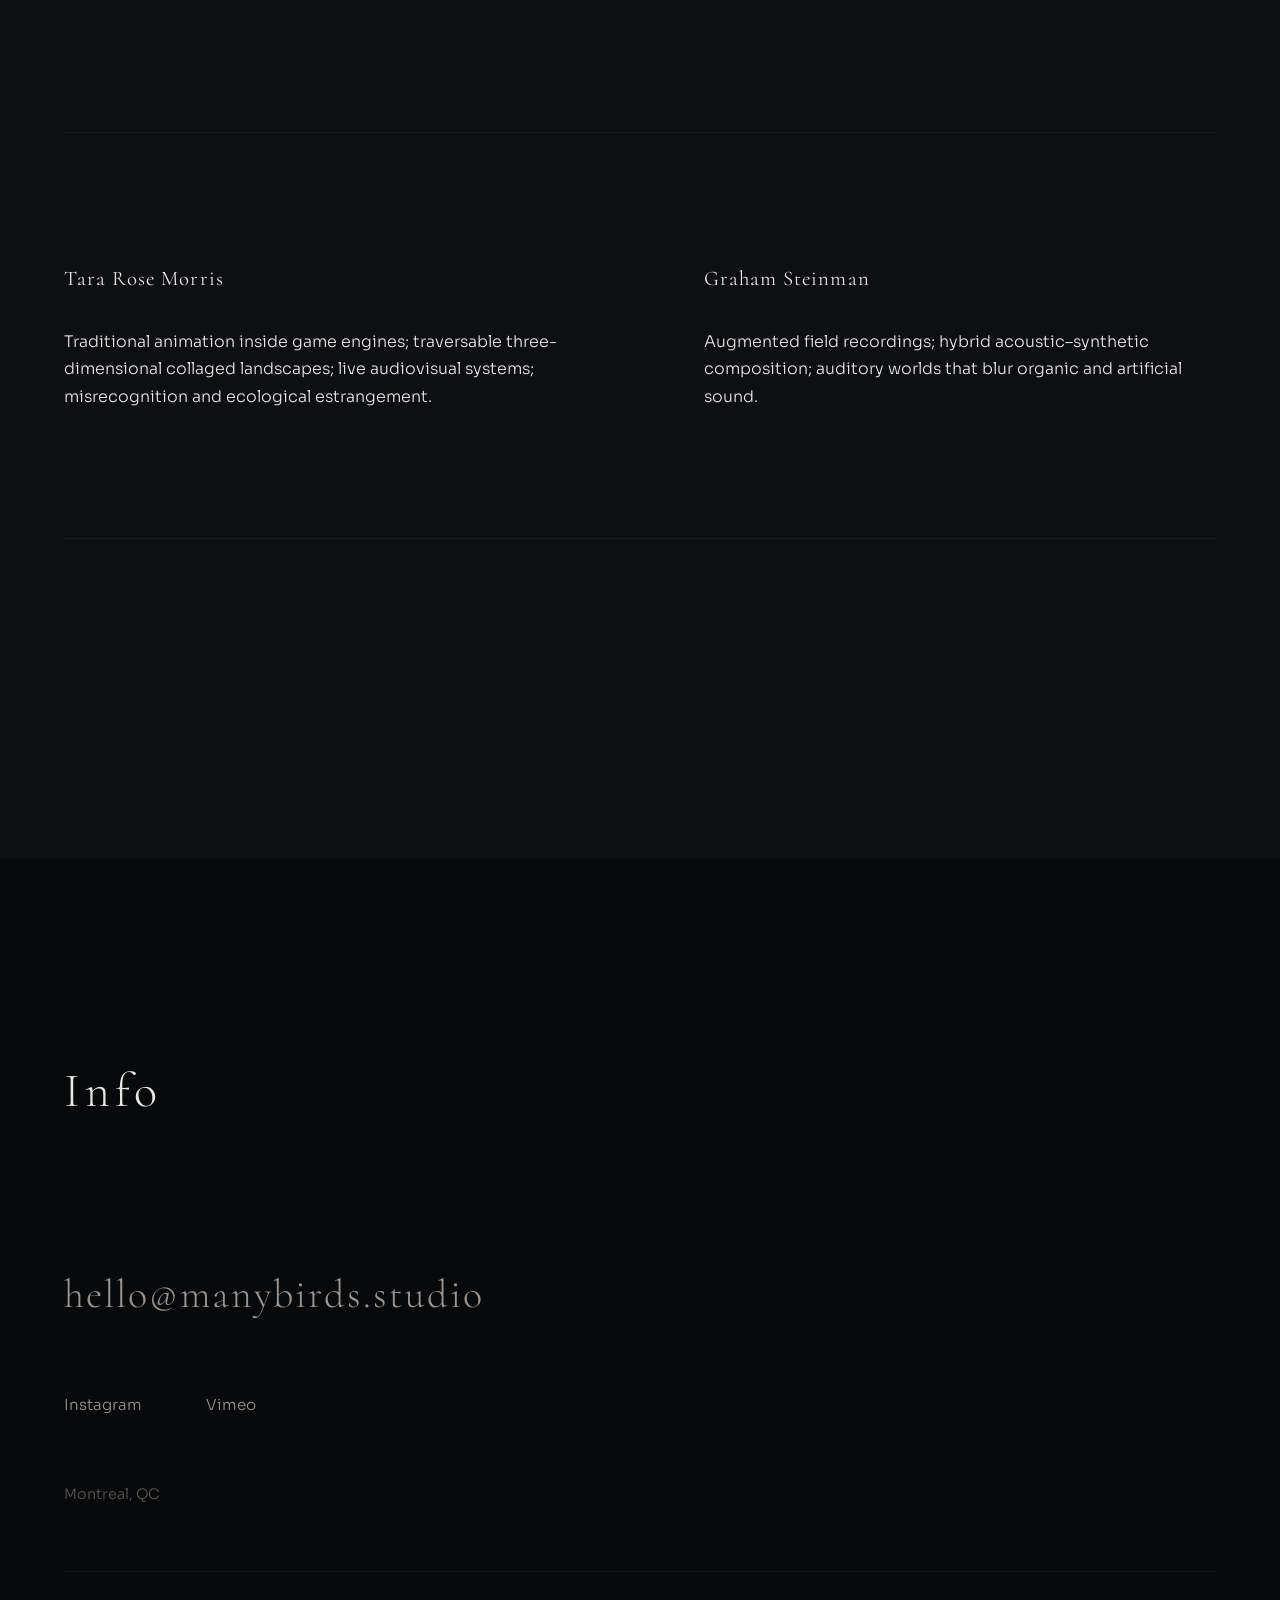
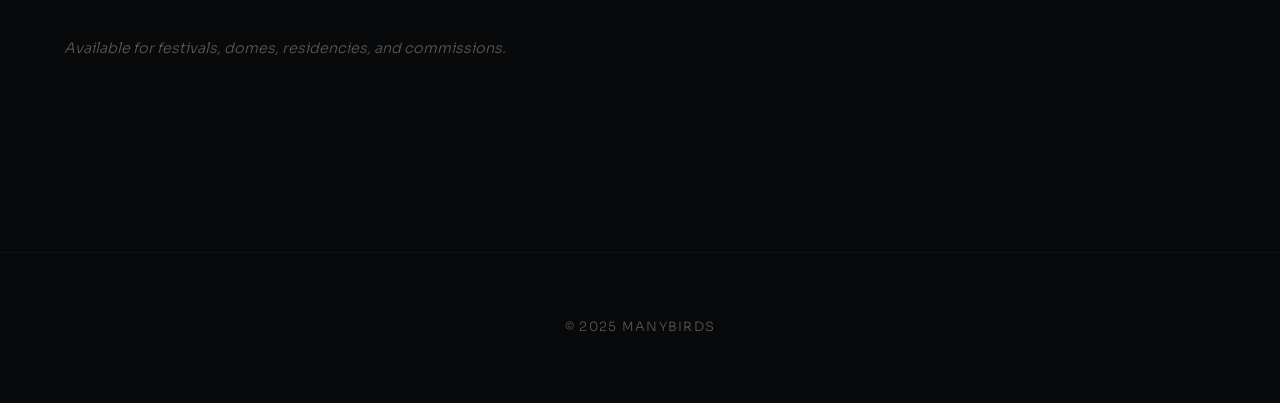
==== commit 42655131: "try now" ====
--- a/index.html
+++ b/index.html
@@ -167,13 +167,13 @@
                     <h4>Stills</h4>
                     <div class="gallery-grid">
                         <div class="gallery-item">
+                            <img src="assets/projects/undersky/still-1.png" alt="UNDERSKY still">
+                        </div>
+                        <div class="gallery-item">
                             <img src="assets/projects/undersky/still-2.png" alt="UNDERSKY still">
                         </div>
                         <div class="gallery-item">
                             <img src="assets/projects/undersky/still-3.png" alt="UNDERSKY still">
-                        </div>
-                        <div class="gallery-item">
-                            <img src="assets/projects/undersky/still-4.png" alt="UNDERSKY still">
                         </div>
                     </div>
                 </div>
@@ -251,13 +251,11 @@
             <div class="practice-grid">
                 <div class="practice-block">
                     <h3>Tara Rose Morris</h3>
-                    <p class="practice-desc">Traditional animation inside game engines; traversable three-dimensional collaged landscapes; live audiovisual systems; misrecognition and ecological estrangement.</p>
-                    <p class="practice-background">Gray Area, InterAccess, SXSW, VIFF, Nuit Blanche, MAPP</p>
+                    <p>Traditional animation inside game engines; traversable three-dimensional collaged landscapes; live audiovisual systems; misrecognition and ecological estrangement.</p>
                 </div>
                 <div class="practice-block">
                     <h3>Graham Steinman</h3>
-                    <p class="practice-desc">Augmented field recordings; hybrid acoustic–synthetic composition; auditory worlds that blur organic and artificial sound.</p>
-                    <p class="practice-background">Migrations Only Natural; University of Guelph awards</p>
+                    <p>Augmented field recordings; hybrid acoustic–synthetic composition; auditory worlds that blur organic and artificial sound.</p>
                 </div>
             </div>
         </div>
@@ -294,6 +292,12 @@
         <p>© 2025 MANYBIRDS</p>
     </footer>
 
+    <!-- Lightbox Modal -->
+    <div class="lightbox" id="lightbox">
+        <button class="lightbox-close" id="lightbox-close">×</button>
+        <img class="lightbox-img" id="lightbox-img" src="" alt="">
+    </div>
+
     <script src="script.js"></script>
 </body>
 </html>
--- a/style.css
+++ b/style.css
@@ -478,7 +478,7 @@
 
 /* Placeholder backgrounds */
 .undersky-bg {
-    background: url('assets/projects/undersky/still-1.png') center center / cover no-repeat;
+    background: url('assets/projects/undersky/hero.png') center center / cover no-repeat;
     position: relative;
 }
 
@@ -1012,3 +1012,65 @@
 .stagger-children > *:nth-child(4) { animation-delay: 0.4s; }
 .stagger-children > *:nth-child(5) { animation-delay: 0.5s; }
 
+/* ================================
+   Lightbox
+   ================================ */
+.lightbox {
+    position: fixed;
+    inset: 0;
+    z-index: 1000;
+    background: rgba(8, 9, 11, 0.95);
+    backdrop-filter: blur(20px);
+    display: flex;
+    align-items: center;
+    justify-content: center;
+    opacity: 0;
+    visibility: hidden;
+    transition: opacity var(--duration-normal) var(--ease-out),
+                visibility var(--duration-normal) var(--ease-out);
+    cursor: zoom-out;
+}
+
+.lightbox.active {
+    opacity: 1;
+    visibility: visible;
+}
+
+.lightbox-img {
+    max-width: 90vw;
+    max-height: 90vh;
+    object-fit: contain;
+    border-radius: 4px;
+    transform: scale(0.9);
+    transition: transform var(--duration-normal) var(--ease-out);
+}
+
+.lightbox.active .lightbox-img {
+    transform: scale(1);
+}
+
+.lightbox-close {
+    position: absolute;
+    top: var(--space-md);
+    right: var(--space-md);
+    background: none;
+    border: none;
+    color: var(--text-secondary);
+    font-size: 2.5rem;
+    font-weight: 300;
+    cursor: pointer;
+    transition: color var(--duration-fast) var(--ease-out),
+                transform var(--duration-fast) var(--ease-out);
+    line-height: 1;
+    padding: var(--space-sm);
+}
+
+.lightbox-close:hover {
+    color: var(--text-primary);
+    transform: scale(1.1);
+}
+
+/* Make gallery items clickable */
+.gallery-item {
+    cursor: zoom-in;
+}
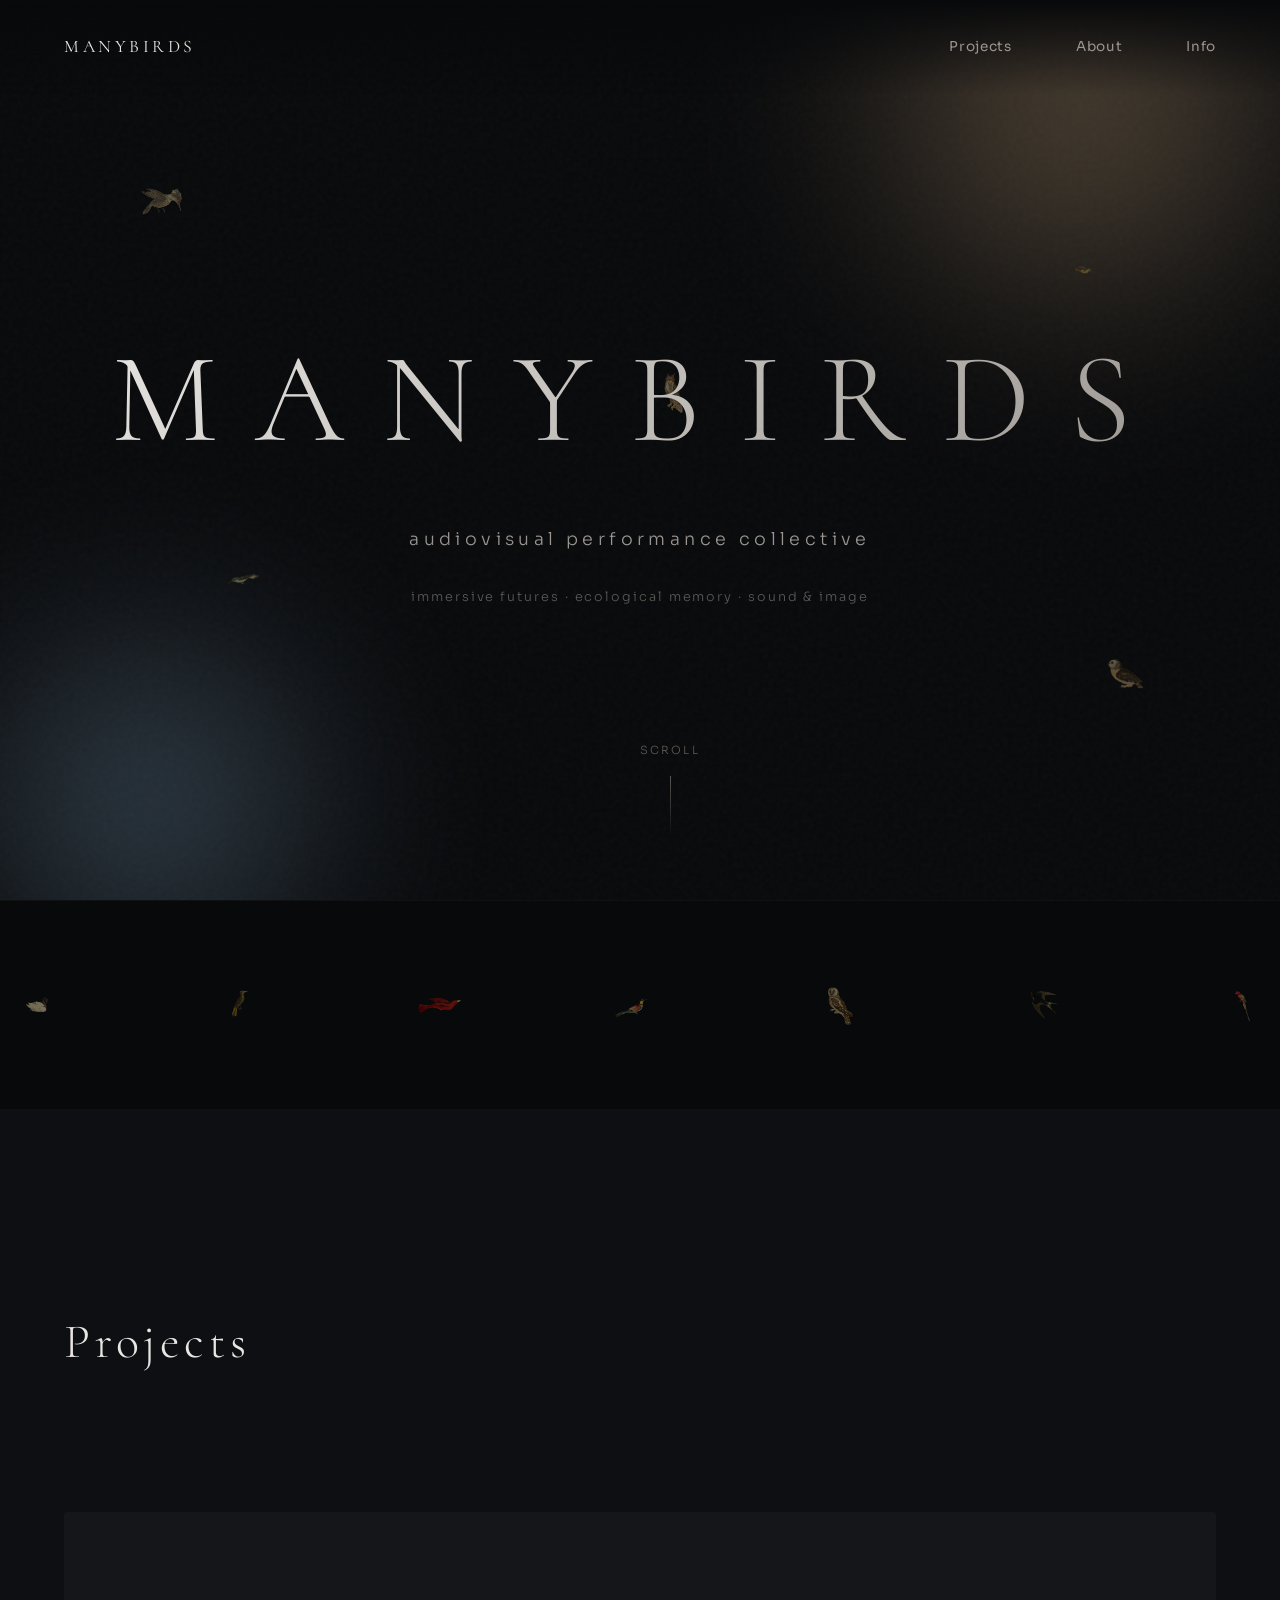
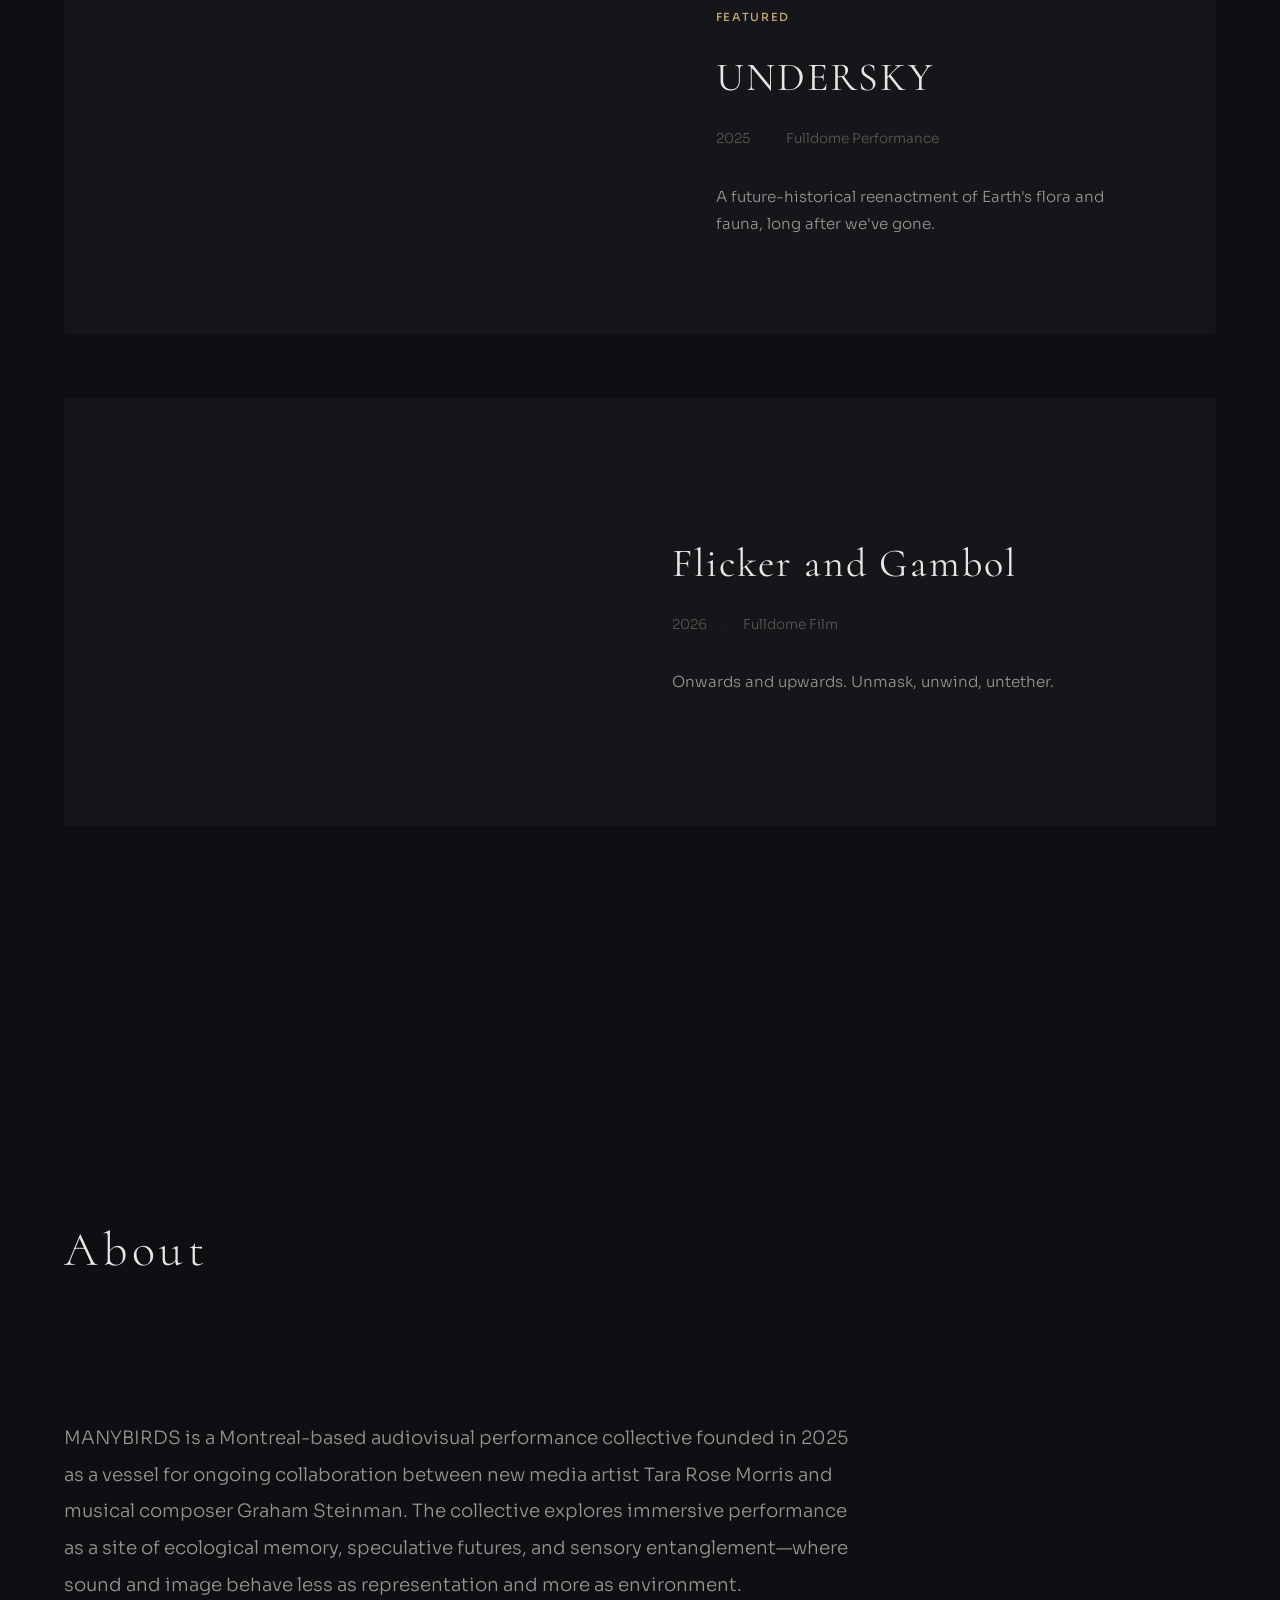
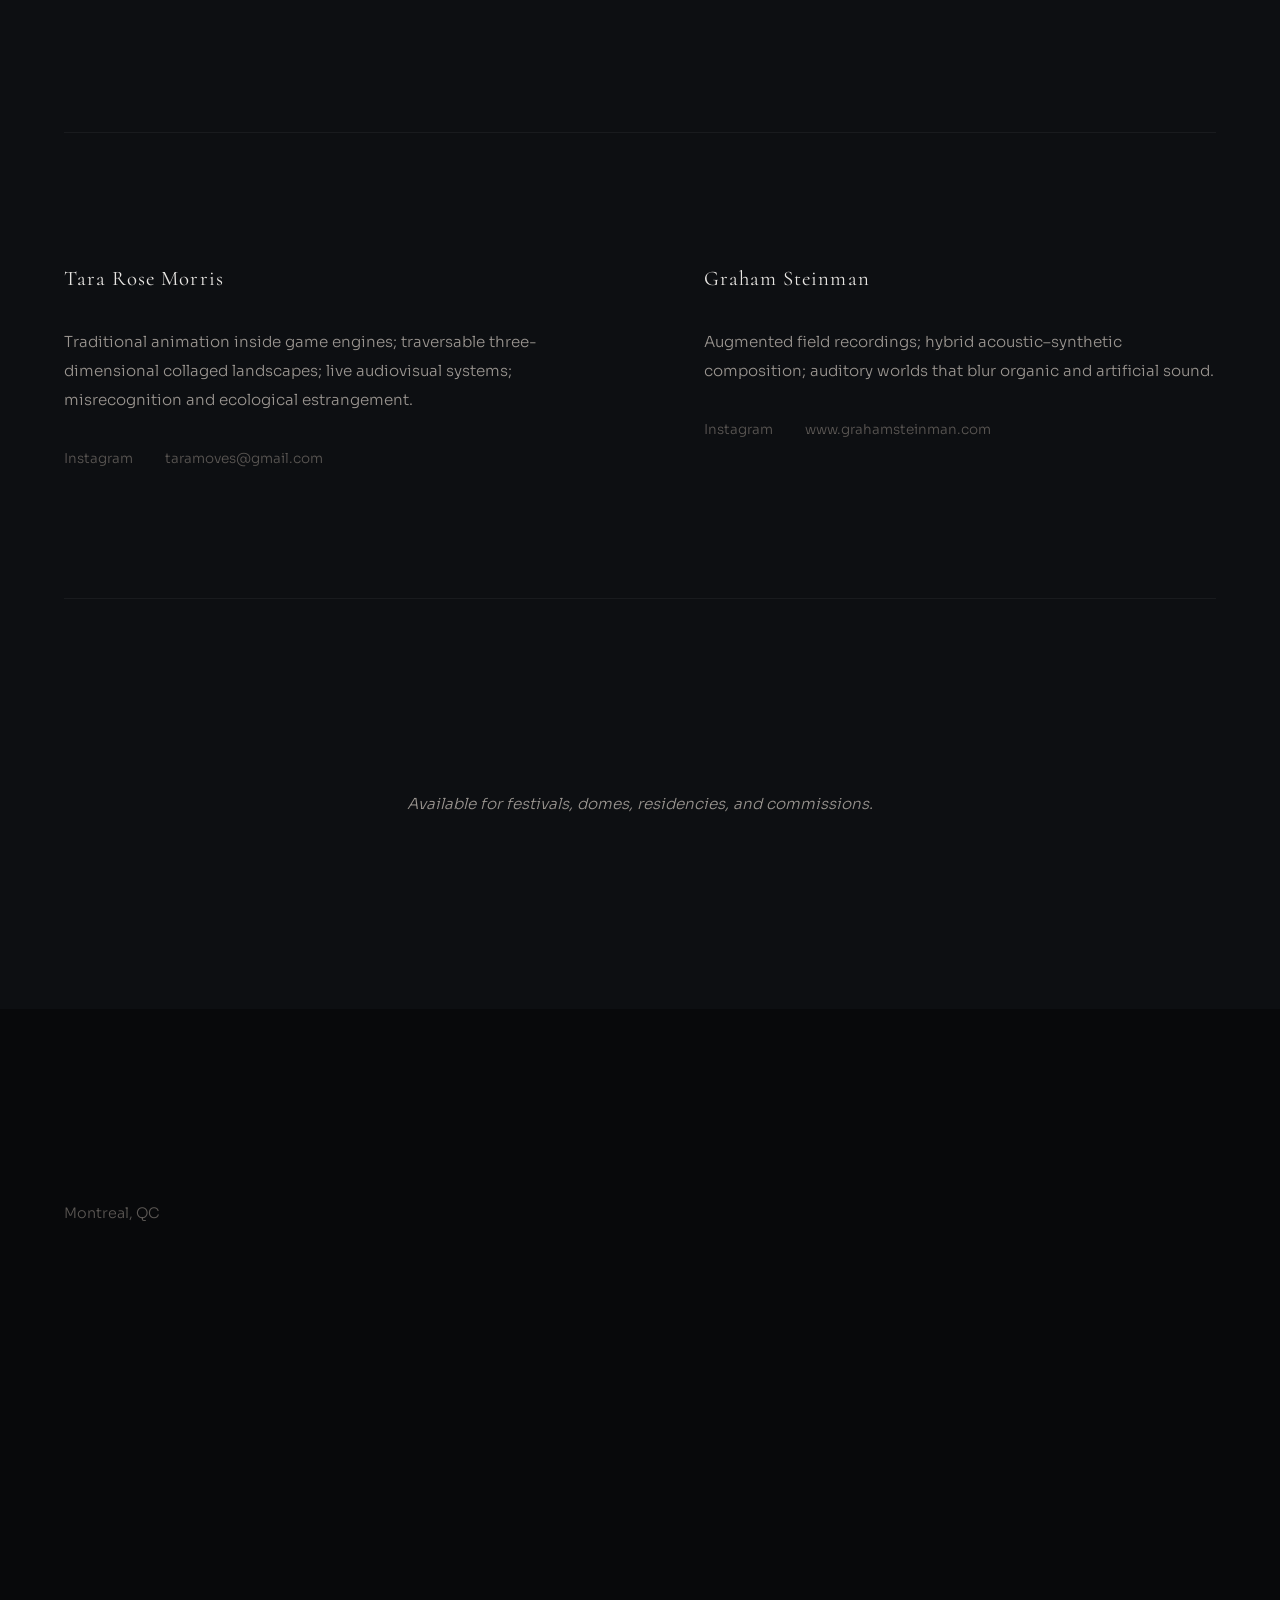
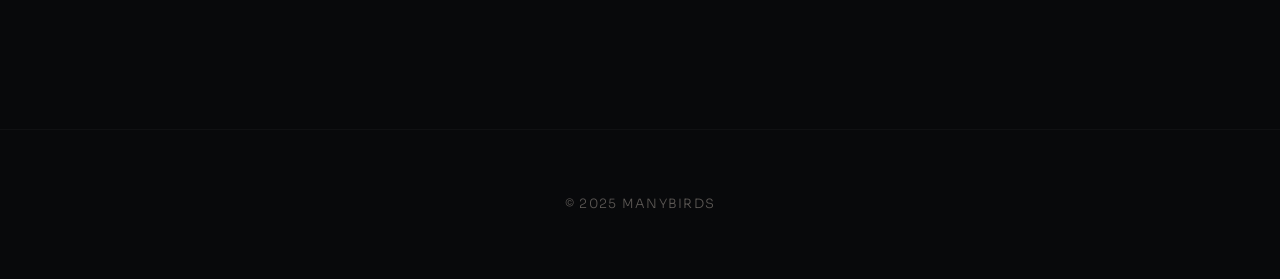
==== commit c09b984a: "looks better now" ====
--- a/index.html
+++ b/index.html
@@ -137,7 +137,7 @@
 
             <div class="project-body">
                 <div class="project-description">
-                    <p>UNDERSKY is a fulldome performance staging a future-historical reenactment of Earth's flora and fauna long after humanity has departed. Built in Unreal Engine using public-domain scientific illustrations animated and transformed with generative AI, the work imagines immersive entertainment as both a memorial to and a mediation of ecological loss, situated within the dome's legacy of scientific spectacle.</p>
+                    <p>UNDERSKY is an immersive installation and performance staging a future-historical reenactment of Earth's flora and fauna long after humanity has departed. Created using public-domain scientific illustrations, the work imagines immersive entertainment as both a memorial to and a mediation of ecological loss.</p>
                 </div>
 
                 <div class="project-details-grid">
@@ -252,11 +252,23 @@
                 <div class="practice-block">
                     <h3>Tara Rose Morris</h3>
                     <p>Traditional animation inside game engines; traversable three-dimensional collaged landscapes; live audiovisual systems; misrecognition and ecological estrangement.</p>
+                    <div class="member-links">
+                        <a href="https://www.instagram.com/taramoves" target="_blank">Instagram</a>
+                        <a href="mailto:taramoves@gmail.com">taramoves@gmail.com</a>
+                    </div>
                 </div>
                 <div class="practice-block">
                     <h3>Graham Steinman</h3>
                     <p>Augmented field recordings; hybrid acoustic–synthetic composition; auditory worlds that blur organic and artificial sound.</p>
-                </div>
+                    <div class="member-links">
+                        <a href="https://www.instagram.com/grahamsteinman" target="_blank">Instagram</a>
+                        <a href="https://www.grahamsteinman.com" target="_blank">www.grahamsteinman.com</a>
+                    </div>
+                </div>
+            </div>
+
+            <div class="about-availability">
+                <p>Available for festivals, domes, residencies, and commissions.</p>
             </div>
         </div>
     </section>
@@ -264,24 +276,8 @@
     <!-- Contact / Info -->
     <section id="contact" class="section section-contact">
         <div class="section-inner">
-            <h2 class="section-title">Info</h2>
-            
-            <div class="contact-content">
-                <div class="contact-block">
-                    <a href="mailto:hello@manybirds.studio" class="contact-link contact-email">hello@manybirds.studio</a>
-                </div>
-                
-                <div class="contact-links">
-                    <a href="#" class="contact-link">Instagram</a>
-                    <a href="#" class="contact-link">Vimeo</a>
-                </div>
-
                 <div class="contact-location">
                     <p>Montreal, QC</p>
-                </div>
-
-                <div class="contact-availability">
-                    <p>Available for festivals, domes, residencies, and commissions.</p>
                 </div>
             </div>
         </div>
--- a/style.css
+++ b/style.css
@@ -245,8 +245,8 @@
 
 .floating-bird {
     position: absolute;
-    opacity: 0.12;
-    filter: grayscale(30%);
+    opacity: 0.4;
+    filter: grayscale(0%);
     animation: floatBird 30s ease-in-out infinite;
 }
 
@@ -291,19 +291,19 @@
 @keyframes floatBird {
     0%, 100% {
         transform: translate(0, 0) rotate(0deg);
-        opacity: 0.12;
+        opacity: 0.4;
     }
     25% {
         transform: translate(15px, -20px) rotate(2deg);
-        opacity: 0.18;
+        opacity: 0.5;
     }
     50% {
         transform: translate(-10px, 10px) rotate(-1deg);
-        opacity: 0.1;
+        opacity: 0.35;
     }
     75% {
         transform: translate(20px, 5px) rotate(1deg);
-        opacity: 0.15;
+        opacity: 0.45;
     }
 }
 
@@ -326,8 +326,8 @@
 .bird-track img {
     height: 80px;
     width: auto;
-    opacity: 0.25;
-    filter: grayscale(20%);
+    opacity: 0.5;
+    filter: grayscale(0%);
     transition: opacity var(--duration-normal) var(--ease-out),
                 filter var(--duration-normal) var(--ease-out);
 }
@@ -816,6 +816,40 @@
     border-top: 1px solid rgba(255, 255, 255, 0.05);
 }
 
+.practice-block p {
+    font-size: 0.95rem;
+    color: var(--text-secondary);
+    line-height: 1.9;
+}
+
+.member-links {
+    display: flex;
+    gap: var(--space-md);
+    margin-top: var(--space-md);
+}
+
+.member-links a {
+    font-size: 0.85rem;
+    color: var(--text-muted);
+    text-decoration: none;
+    transition: color var(--duration-fast) var(--ease-out);
+}
+
+.member-links a:hover {
+    color: var(--accent-warm);
+}
+
+.about-availability {
+    padding-top: var(--space-lg);
+    text-align: center;
+}
+
+.about-availability p {
+    font-size: 0.95rem;
+    font-style: italic;
+    color: var(--text-secondary);
+}
+
 /* ================================
    Contact Section
    ================================ */
@@ -1073,4 +1107,4 @@
 /* Make gallery items clickable */
 .gallery-item {
     cursor: zoom-in;
-}+}
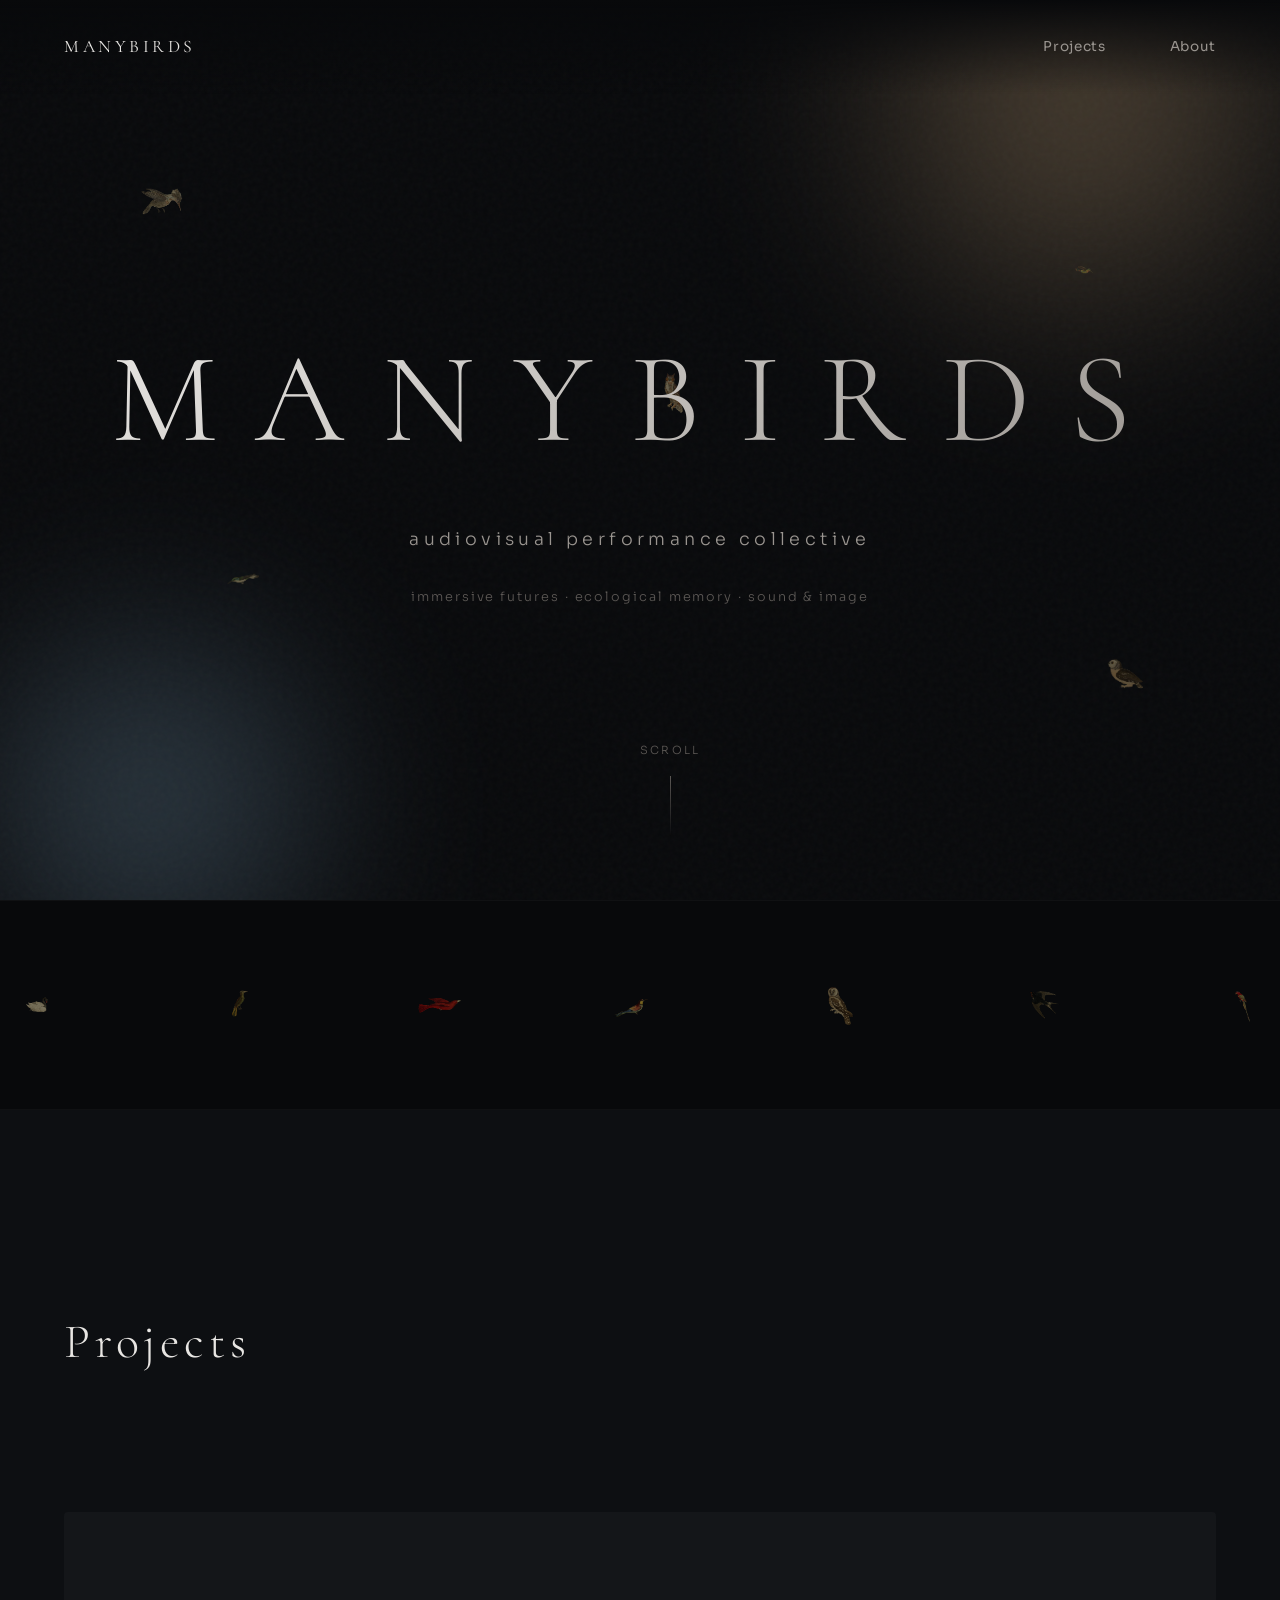
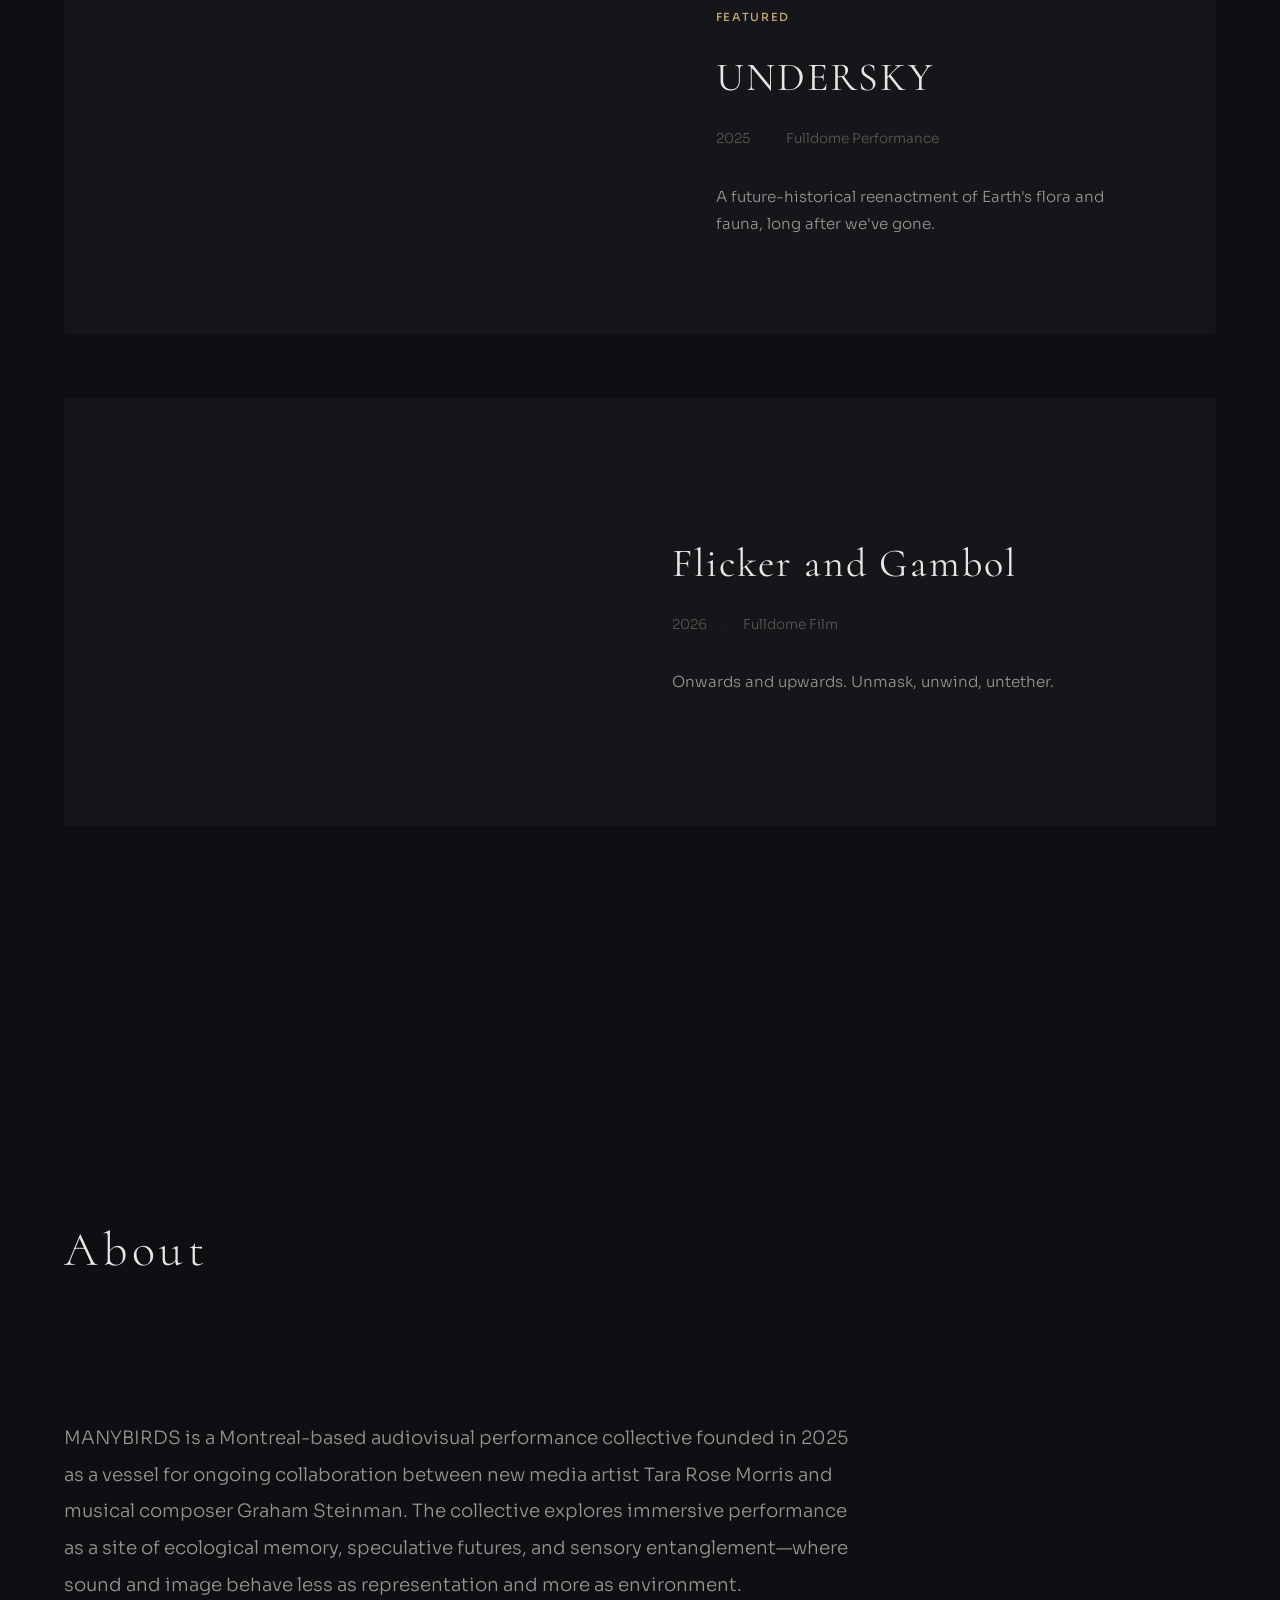
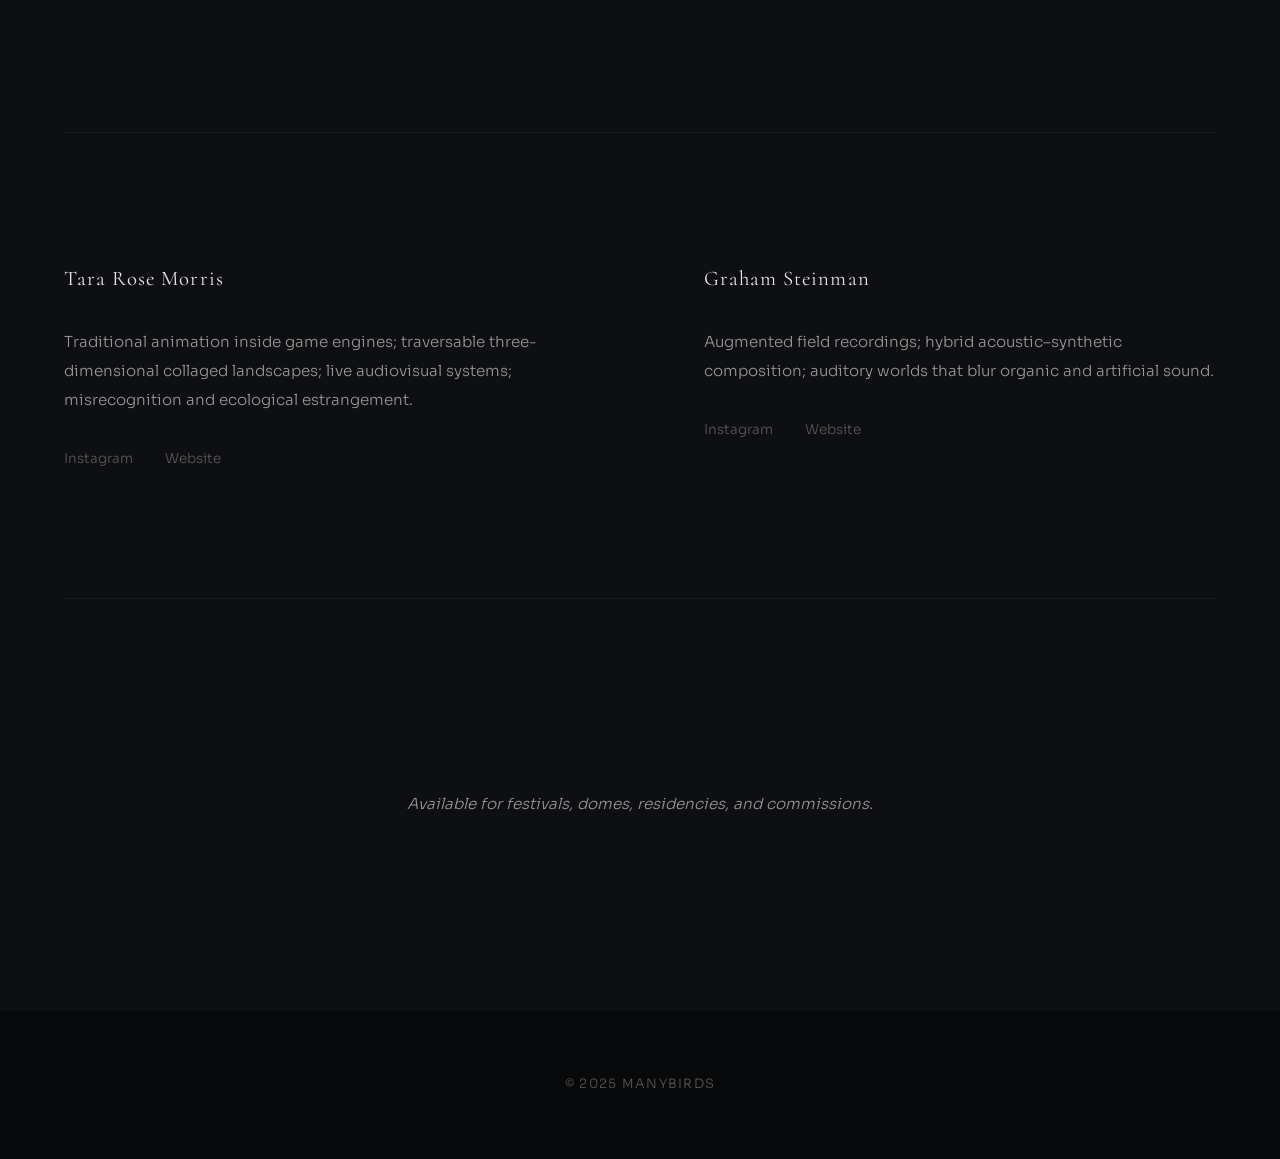
==== commit 2a5944a7: "looks better" ====
--- a/index.html
+++ b/index.html
@@ -16,7 +16,6 @@
         <div class="nav-links">
             <a href="#projects">Projects</a>
             <a href="#about">About</a>
-            <a href="#contact">Info</a>
         </div>
     </nav>
 
@@ -254,7 +253,7 @@
                     <p>Traditional animation inside game engines; traversable three-dimensional collaged landscapes; live audiovisual systems; misrecognition and ecological estrangement.</p>
                     <div class="member-links">
                         <a href="https://www.instagram.com/taramoves" target="_blank">Instagram</a>
-                        <a href="mailto:taramoves@gmail.com">taramoves@gmail.com</a>
+                        <a href="mailto:taramoves@gmail.com">Website</a>
                     </div>
                 </div>
                 <div class="practice-block">
@@ -262,7 +261,7 @@
                     <p>Augmented field recordings; hybrid acoustic–synthetic composition; auditory worlds that blur organic and artificial sound.</p>
                     <div class="member-links">
                         <a href="https://www.instagram.com/grahamsteinman" target="_blank">Instagram</a>
-                        <a href="https://www.grahamsteinman.com" target="_blank">www.grahamsteinman.com</a>
+                        <a href="https://www.grahamsteinman.com" target="_blank">Website</a>
                     </div>
                 </div>
             </div>
@@ -273,15 +272,7 @@
         </div>
     </section>
 
-    <!-- Contact / Info -->
-    <section id="contact" class="section section-contact">
-        <div class="section-inner">
-                <div class="contact-location">
-                    <p>Montreal, QC</p>
-                </div>
-            </div>
-        </div>
-    </section>
+
 
     <!-- Footer -->
     <footer class="footer">
@@ -291,7 +282,9 @@
     <!-- Lightbox Modal -->
     <div class="lightbox" id="lightbox">
         <button class="lightbox-close" id="lightbox-close">×</button>
+        <button class="lightbox-nav lightbox-prev" id="lightbox-prev">‹</button>
         <img class="lightbox-img" id="lightbox-img" src="" alt="">
+        <button class="lightbox-nav lightbox-next" id="lightbox-next">›</button>
     </div>
 
     <script src="script.js"></script>
--- a/style.css
+++ b/style.css
@@ -1104,6 +1104,56 @@
     transform: scale(1.1);
 }
 
+.lightbox-nav {
+    position: absolute;
+    top: 50%;
+    transform: translateY(-50%);
+    background: rgba(13, 15, 18, 0.6);
+    border: 1px solid rgba(255, 255, 255, 0.1);
+    color: var(--text-secondary);
+    font-size: 3rem;
+    font-weight: 300;
+    width: 60px;
+    height: 80px;
+    display: flex;
+    align-items: center;
+    justify-content: center;
+    cursor: pointer;
+    transition: all var(--duration-fast) var(--ease-out);
+    line-height: 1;
+    border-radius: 4px;
+}
+
+.lightbox-nav:hover {
+    background: rgba(13, 15, 18, 0.9);
+    color: var(--text-primary);
+    border-color: var(--accent-warm);
+}
+
+.lightbox-prev {
+    left: var(--space-md);
+}
+
+.lightbox-next {
+    right: var(--space-md);
+}
+
+@media (max-width: 600px) {
+    .lightbox-nav {
+        width: 44px;
+        height: 60px;
+        font-size: 2rem;
+    }
+    
+    .lightbox-prev {
+        left: var(--space-sm);
+    }
+    
+    .lightbox-next {
+        right: var(--space-sm);
+    }
+}
+
 /* Make gallery items clickable */
 .gallery-item {
     cursor: zoom-in;
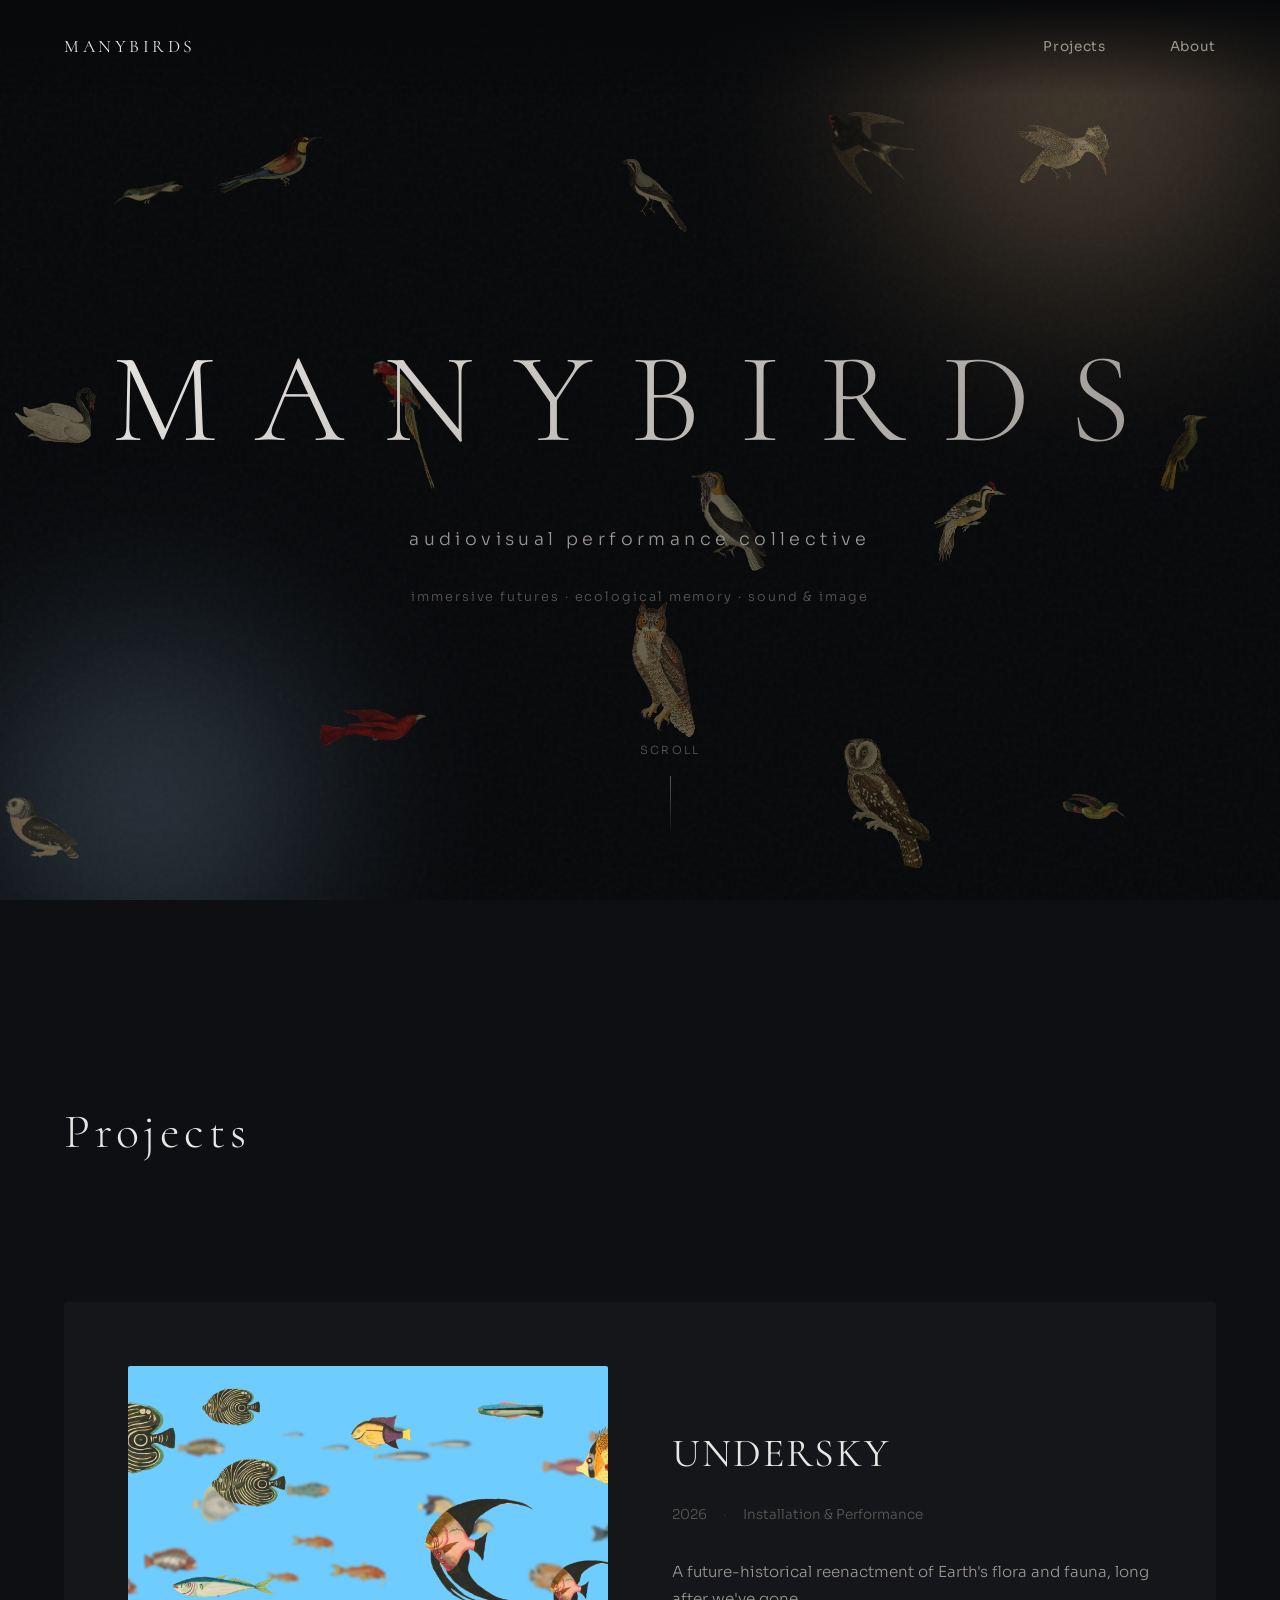
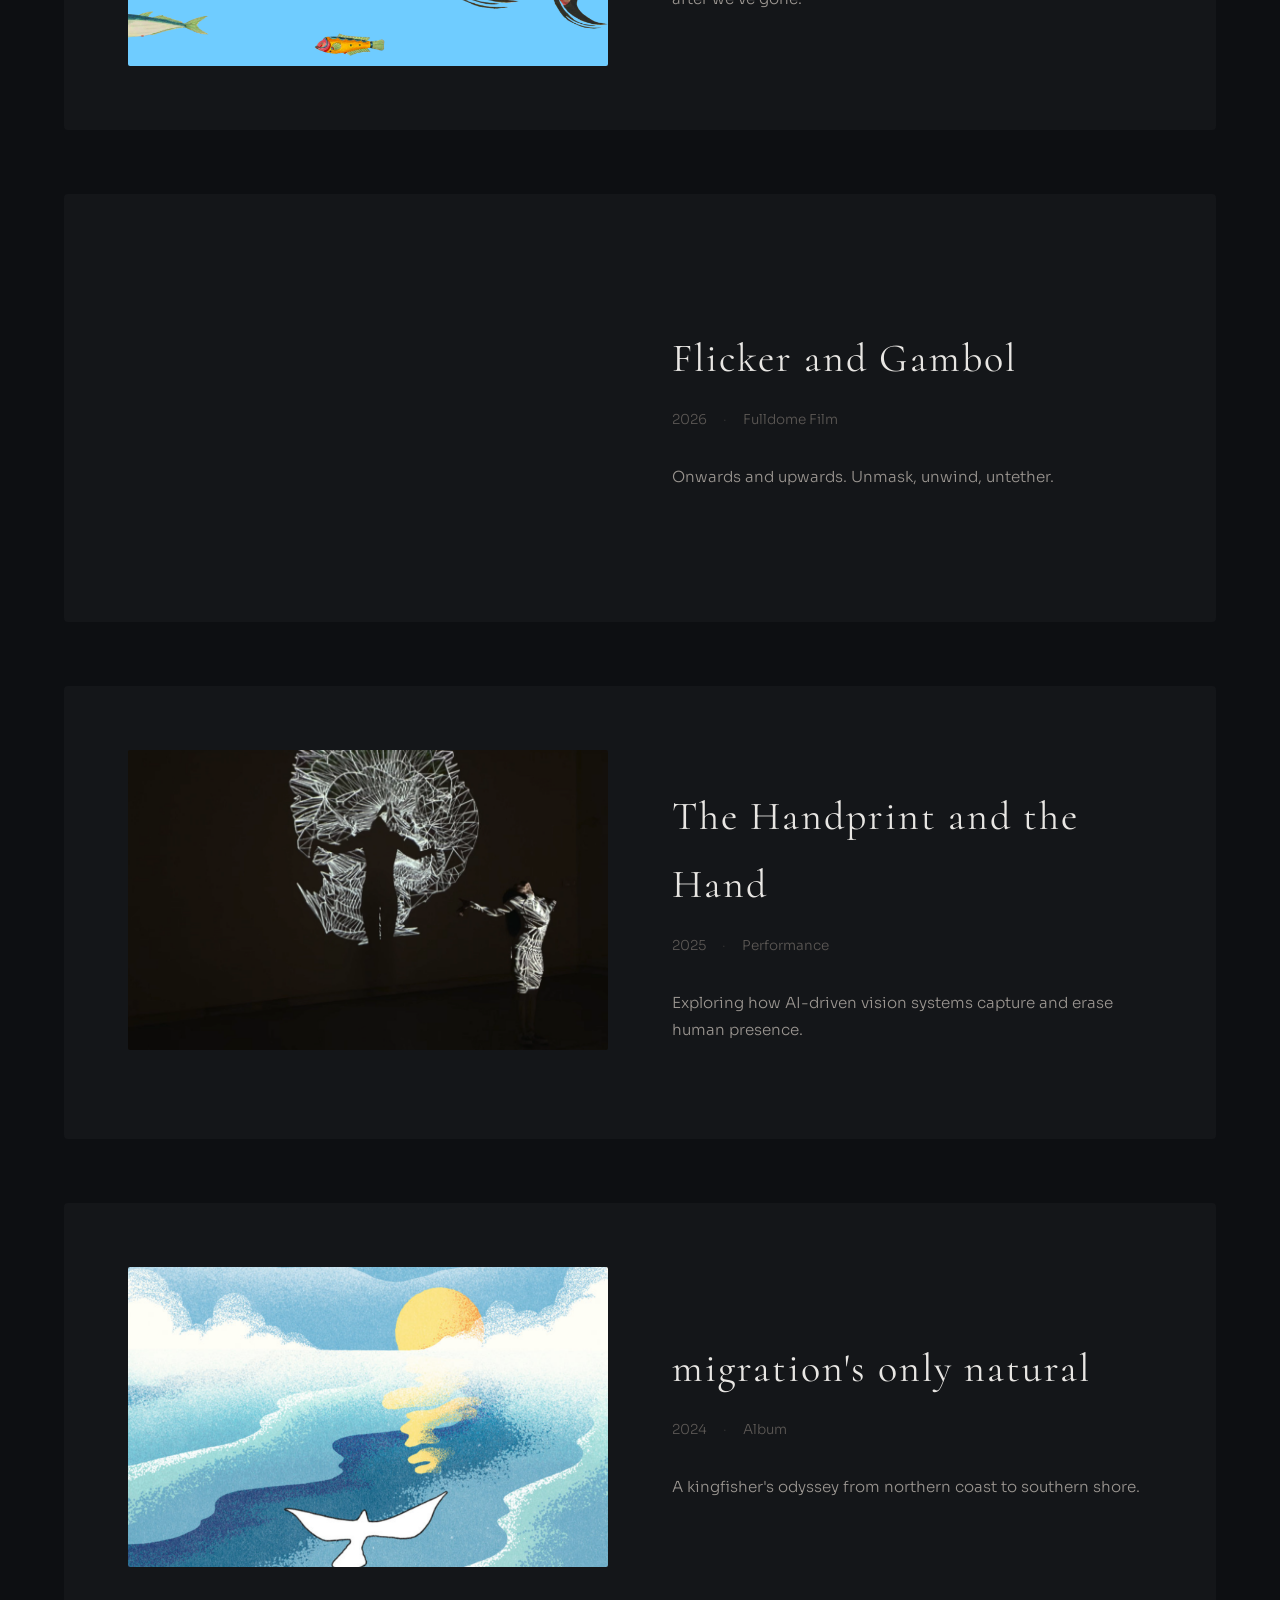
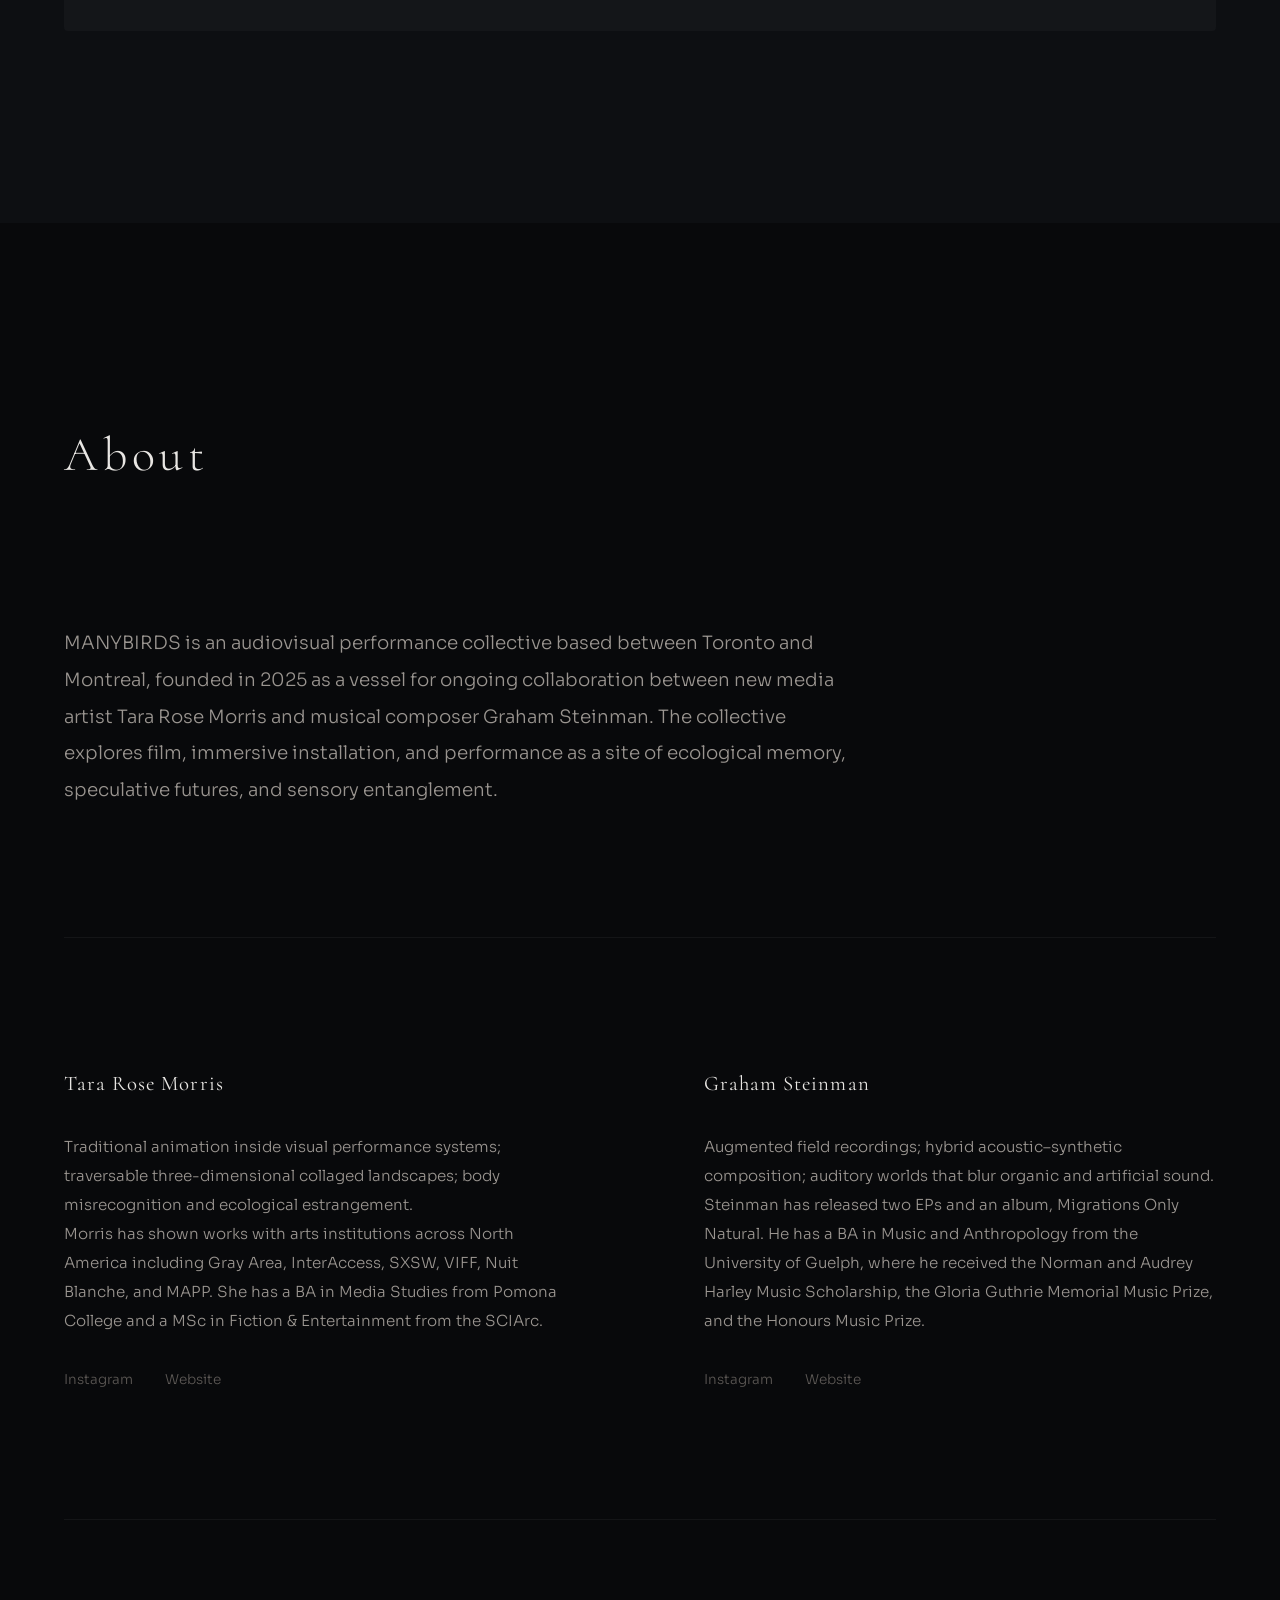
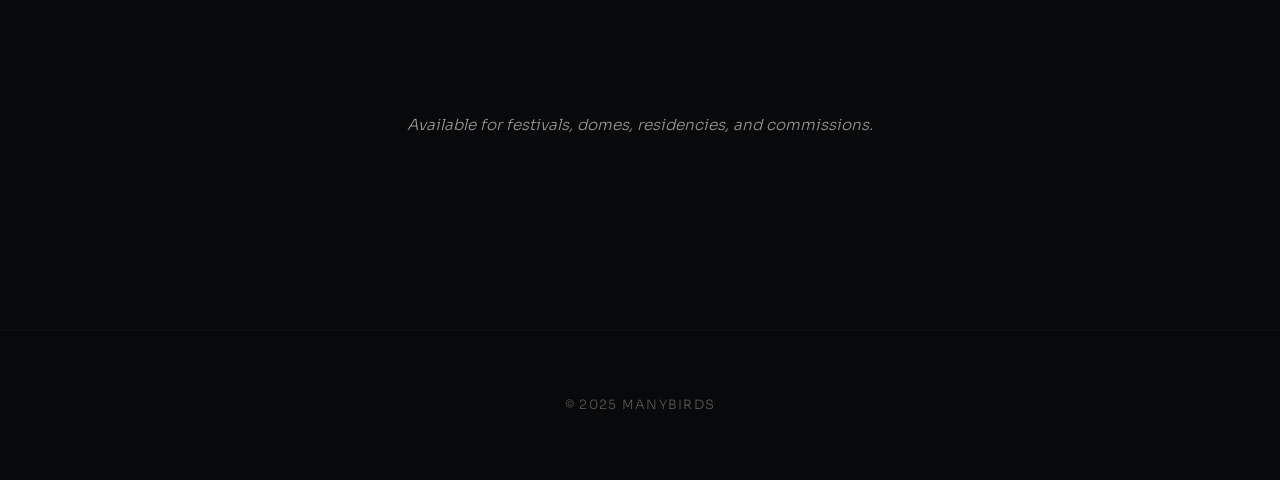
==== commit ea797184: "added works, updated undersky" ====
--- a/index.html
+++ b/index.html
@@ -10,9 +10,36 @@
     <link href="https://fonts.googleapis.com/css2?family=Cormorant:wght@300;400;500;600&family=Sora:wght@300;400;500&display=swap" rel="stylesheet">
 </head>
 <body>
+    <!-- Full-page background (birds + orbs + grain) -->
+    <div class="page-bg" aria-hidden="true">
+        <div class="gradient-orb orb-1"></div>
+        <div class="gradient-orb orb-2"></div>
+        <div class="floating-birds">
+            <img src="assets/birds/Birds-3.png" class="floating-bird bird-1" alt="">
+            <img src="assets/birds/Birds-12.png" class="floating-bird bird-2" alt="">
+            <img src="assets/birds/Birds-7.png" class="floating-bird bird-3" alt="">
+            <img src="assets/birds/Birds-19.png" class="floating-bird bird-4" alt="">
+            <img src="assets/birds/Birds-31.png" class="floating-bird bird-5" alt="">
+            <img src="assets/birds/Birds-1.png" class="floating-bird bird-6" alt="">
+            <img src="assets/birds/Birds-5.png" class="floating-bird bird-7" alt="">
+            <img src="assets/birds/Birds-9.png" class="floating-bird bird-8" alt="">
+            <img src="assets/birds/Birds-14.png" class="floating-bird bird-9" alt="">
+            <img src="assets/birds/Birds-18.png" class="floating-bird bird-10" alt="">
+            <img src="assets/birds/Birds-22.png" class="floating-bird bird-11" alt="">
+            <img src="assets/birds/Birds-27.png" class="floating-bird bird-12" alt="">
+            <img src="assets/birds/Birds-33.png" class="floating-bird bird-13" alt="">
+            <img src="assets/birds/Birds-38.png" class="floating-bird bird-14" alt="">
+            <img src="assets/birds/Birds-42.png" class="floating-bird bird-15" alt="">
+        </div>
+        <div class="grain-overlay"></div>
+    </div>
+
     <!-- Navigation -->
     <nav class="nav">
-        <a href="#home" class="nav-logo">MANYBIRDS</a>
+        <div class="nav-logo-wrap">
+            <a href="#home" class="nav-logo">MANYBIRDS</a>
+            <a href="#projects" class="nav-back">Back to Projects</a>
+        </div>
         <div class="nav-links">
             <a href="#projects">Projects</a>
             <a href="#about">About</a>
@@ -21,18 +48,6 @@
 
     <!-- Landing / Home -->
     <section id="home" class="section section-home">
-        <div class="home-bg">
-            <div class="gradient-orb orb-1"></div>
-            <div class="gradient-orb orb-2"></div>
-            <div class="floating-birds">
-                <img src="assets/birds/Birds-3.png" class="floating-bird bird-1" alt="">
-                <img src="assets/birds/Birds-12.png" class="floating-bird bird-2" alt="">
-                <img src="assets/birds/Birds-7.png" class="floating-bird bird-3" alt="">
-                <img src="assets/birds/Birds-19.png" class="floating-bird bird-4" alt="">
-                <img src="assets/birds/Birds-31.png" class="floating-bird bird-5" alt="">
-            </div>
-            <div class="grain-overlay"></div>
-        </div>
         <div class="home-content">
             <h1 class="home-title">MANYBIRDS</h1>
             <p class="home-subtitle">audiovisual performance collective</p>
@@ -44,54 +59,22 @@
         </div>
     </section>
 
-    <!-- Bird Marquee -->
-    <div class="bird-marquee">
-        <div class="bird-track">
-            <img src="assets/birds/Birds-1.png" alt="">
-            <img src="assets/birds/Birds-5.png" alt="">
-            <img src="assets/birds/Birds-9.png" alt="">
-            <img src="assets/birds/Birds-14.png" alt="">
-            <img src="assets/birds/Birds-18.png" alt="">
-            <img src="assets/birds/Birds-22.png" alt="">
-            <img src="assets/birds/Birds-27.png" alt="">
-            <img src="assets/birds/Birds-33.png" alt="">
-            <img src="assets/birds/Birds-38.png" alt="">
-            <img src="assets/birds/Birds-42.png" alt="">
-            <img src="assets/birds/Birds-47.png" alt="">
-            <img src="assets/birds/Birds-51.png" alt="">
-            <!-- Duplicate for seamless loop -->
-            <img src="assets/birds/Birds-1.png" alt="">
-            <img src="assets/birds/Birds-5.png" alt="">
-            <img src="assets/birds/Birds-9.png" alt="">
-            <img src="assets/birds/Birds-14.png" alt="">
-            <img src="assets/birds/Birds-18.png" alt="">
-            <img src="assets/birds/Birds-22.png" alt="">
-            <img src="assets/birds/Birds-27.png" alt="">
-            <img src="assets/birds/Birds-33.png" alt="">
-            <img src="assets/birds/Birds-38.png" alt="">
-            <img src="assets/birds/Birds-42.png" alt="">
-            <img src="assets/birds/Birds-47.png" alt="">
-            <img src="assets/birds/Birds-51.png" alt="">
-        </div>
-    </div>
-
     <!-- Projects Index -->
     <section id="projects" class="section section-projects">
         <div class="section-inner">
             <h2 class="section-title">Projects</h2>
             <div class="projects-grid">
-                <!-- UNDERSKY - Featured -->
-                <article class="project-card project-featured" data-project="undersky">
+                <!-- UNDERSKY -->
+                <article class="project-card" data-project="undersky">
                     <div class="project-card-image">
                         <div class="project-placeholder-img undersky-bg"></div>
                     </div>
                     <div class="project-card-content">
-                        <span class="project-tag">Featured</span>
                         <h3 class="project-title">UNDERSKY</h3>
                         <div class="project-meta">
-                            <span>2025</span>
+                            <span>2026</span>
                             <span class="meta-divider">·</span>
-                            <span>Fulldome Performance</span>
+                            <span>Installation & Performance</span>
                         </div>
                         <p class="project-tagline">A future-historical reenactment of Earth's flora and fauna, long after we've gone.</p>
                     </div>
@@ -112,13 +95,44 @@
                         <p class="project-tagline">Onwards and upwards. Unmask, unwind, untether.</p>
                     </div>
                 </article>
+
+                <!-- The Handprint and the Hand -->
+                <article class="project-card" data-project="handprint">
+                    <div class="project-card-image">
+                        <div class="project-placeholder-img handprint-bg"></div>
+                    </div>
+                    <div class="project-card-content">
+                        <h3 class="project-title">The Handprint and the Hand</h3>
+                        <div class="project-meta">
+                            <span>2025</span>
+                            <span class="meta-divider">·</span>
+                            <span>Performance</span>
+                        </div>
+                        <p class="project-tagline">Exploring how AI-driven vision systems capture and erase human presence.</p>
+                    </div>
+                </article>
+
+                <!-- Migration's Only Natural -->
+                <article class="project-card" data-project="migration">
+                    <div class="project-card-image">
+                        <div class="project-placeholder-img migration-bg"></div>
+                    </div>
+                    <div class="project-card-content">
+                        <h3 class="project-title">migration's only natural</h3>
+                        <div class="project-meta">
+                            <span>2024</span>
+                            <span class="meta-divider">·</span>
+                            <span>Album</span>
+                        </div>
+                        <p class="project-tagline">A kingfisher's odyssey from northern coast to southern shore.</p>
+                    </div>
+                </article>
             </div>
         </div>
     </section>
 
     <!-- Project Detail: UNDERSKY -->
     <section id="project-undersky" class="section section-project-detail">
-        <button class="back-btn" data-back="projects">← Back to Projects</button>
         <div class="section-inner">
             <div class="project-hero">
                 <div class="project-hero-image undersky-bg"></div>
@@ -126,7 +140,7 @@
                 <div class="project-hero-content">
                     <h1 class="project-detail-title">UNDERSKY</h1>
                     <div class="project-detail-meta">
-                        <span>Fulldome Performance</span>
+                        <span>Installation & Performance</span>
                         <span class="meta-divider">·</span>
                         <span>2025</span>
                     </div>
@@ -136,28 +150,15 @@
 
             <div class="project-body">
                 <div class="project-description">
-                    <p>UNDERSKY is an immersive installation and performance staging a future-historical reenactment of Earth's flora and fauna long after humanity has departed. Created using public-domain scientific illustrations, the work imagines immersive entertainment as both a memorial to and a mediation of ecological loss.</p>
+                    <p>UNDERSKY is an immersive installation and performance staging a future-historical reenactment of Earth's flora and fauna long after humanity has departed. Created using public-domain scientific illustrations, the work imagines immersive entertainment as both a memorial to and a mediation of ecological loss. Currently in development.</p>
                 </div>
 
                 <div class="project-details-grid">
                     <div class="project-detail-block">
                         <h4>Credits</h4>
                         <ul class="credits-list">
-                            <li><span class="credit-role">Visuals & System Design</span><span class="credit-name">Tara Rose Morris</span></li>
-                            <li><span class="credit-role">Composition & Sound</span><span class="credit-name">Graham Steinman</span></li>
-                        </ul>
-                    </div>
-
-                    <div class="project-detail-block">
-                        <h4>Tools</h4>
-                        <p>Unreal Engine, Generative AI, public-domain scientific archives</p>
-                    </div>
-
-                    <div class="project-detail-block">
-                        <h4>Technical</h4>
-                        <ul class="tech-list">
-                            <li>Format: Fulldome / Live Performance</li>
-                            <li>Audio: Spatial / Multichannel</li>
+                            <li><span class="credit-name">Tara Rose Morris</span><span class="credit-role">Visuals & System Design</span></li>
+                            <li><span class="credit-name">Graham Steinman</span><span class="credit-role">Composition & Sound</span></li>
                         </ul>
                     </div>
                 </div>
@@ -182,7 +183,6 @@
 
     <!-- Project Detail: Flicker and Gambol -->
     <section id="project-flicker" class="section section-project-detail">
-        <button class="back-btn" data-back="projects">← Back to Projects</button>
         <div class="section-inner">
             <div class="project-hero">
                 <div class="project-hero-image flicker-hero"></div>
@@ -192,7 +192,7 @@
                     <div class="project-detail-meta">
                         <span>Fulldome Film</span>
                         <span class="meta-divider">·</span>
-                        <span>2026</span>
+                        <span>2025</span>
                     </div>
                     <p class="project-detail-tagline">Dance as the sun and the moon go by.</p>
                 </div>
@@ -200,7 +200,14 @@
 
             <div class="project-body">
                 <div class="project-description">
-                    <p class="poetic-text">Onwards and upwards. Unmask, unwind, untether. Dance as the sun and the moon go by.</p>
+                    <p>Onwards and upwards. Unmask, unwind, untether. Dance as the sun and the moon go by.</p>
+                </div>
+
+                <div class="project-media">
+                    <h4>Watch</h4>
+                    <div class="media-embed">
+                        <iframe width="100%" height="500" src="https://www.youtube.com/embed/jxUHhZvjl08" title="Flicker and Gambol" frameborder="0" allow="accelerometer; autoplay; clipboard-write; encrypted-media; gyroscope; picture-in-picture; web-share" allowfullscreen></iframe>
+                    </div>
                 </div>
 
                 <div class="project-details-grid">
@@ -208,14 +215,15 @@
                         <h4>Screenings</h4>
                         <ul class="screenings-list">
                             <li>Dome Under Film Festival 2026</li>
+                            <li>SATFest 2026</li>
                         </ul>
                     </div>
 
                     <div class="project-detail-block">
                         <h4>Credits</h4>
                         <ul class="credits-list">
-                            <li><span class="credit-role">Visuals</span><span class="credit-name">Tara Rose Morris</span></li>
-                            <li><span class="credit-role">Sound</span><span class="credit-name">Graham Steinman</span></li>
+                            <li><span class="credit-name">Tara Rose Morris</span><span class="credit-role">Visuals</span></li>
+                            <li><span class="credit-name">Graham Steinman</span><span class="credit-role">Sound</span></li>
                         </ul>
                     </div>
                 </div>
@@ -238,19 +246,136 @@
         </div>
     </section>
 
+    <!-- Project Detail: The Handprint and the Hand -->
+    <section id="project-handprint" class="section section-project-detail">
+        <div class="section-inner">
+            <div class="project-hero">
+                <div class="project-hero-image handprint-hero"></div>
+                <div class="project-hero-overlay"></div>
+                <div class="project-hero-content">
+                    <h1 class="project-detail-title">The Handprint and the Hand</h1>
+                    <div class="project-detail-meta">
+                        <span>Performance</span>
+                        <span class="meta-divider">·</span>
+                        <span>2025</span>
+                    </div>
+                    <p class="project-detail-tagline">Exploring how AI-driven vision systems capture and erase human presence.</p>
+                </div>
+            </div>
+
+            <div class="project-body">
+                <div class="project-description">
+                    <p>The Handprint and the Hand is an interdisciplinary new media dance performance that explores how AI-driven vision systems capture and erase human presence. A dancer performs accompanied by a projected feed of their performance. The feed uses AI-powered motion capture and human driven visuals to produce scenes that display or omit the dancer's body in digital space. The performance questions what is rendered visible, what is discarded, and how technology reframes authorship. Where does meaning reside when human labor is reduced to machine-readable fragments?</p>
+                </div>
+
+                <div class="project-media">
+                    <h4>Watch</h4>
+                    <div class="media-embed">
+                        <iframe width="100%" height="500" src="https://www.youtube.com/embed/ptIcvTcS4Sk" title="The Handprint and the Hand" frameborder="0" allow="accelerometer; autoplay; clipboard-write; encrypted-media; gyroscope; picture-in-picture; web-share" allowfullscreen></iframe>
+                    </div>
+                </div>
+
+                <div class="project-details-grid">
+                    <div class="project-detail-block">
+                        <h4>Credits</h4>
+                        <ul class="credits-list">
+                            <li><span class="credit-name">Tara Rose Morris</span><span class="credit-role">Visuals</span></li>
+                            <li><span class="credit-name">Kin Nguien</span><span class="credit-role">Dance</span></li>
+                        </ul>
+                    </div>
+                </div>
+            </div>
+        </div>
+    </section>
+
+    <!-- Project Detail: Migration's Only Natural -->
+    <section id="project-migration" class="section section-project-detail">
+        <div class="section-inner">
+            <div class="project-hero">
+                <div class="project-hero-image migration-hero"></div>
+                <div class="project-hero-overlay"></div>
+                <div class="project-hero-content">
+                    <h1 class="project-detail-title">migration's only natural</h1>
+                    <div class="project-detail-meta">
+                        <span>Album</span>
+                        <span class="meta-divider">·</span>
+                        <span>2024</span>
+                    </div>
+                    <p class="project-detail-tagline">A kingfisher's odyssey from northern coast to southern shore.</p>
+                </div>
+            </div>
+
+            <div class="project-body">
+                <div class="project-description">
+                    <p>migration's only natural (2024) follows the journey of a kingfisher on its odyssey from northern coast to southern shore.</p>
+                    <p>each landscape it traverses unveils a new sonic world, echoing the rhythms of its passage over land, through air, across—and even beneath—the water, until it reaches its long-awaited destination.</p>
+                </div>
+
+                <div class="project-media">
+                    <h4>Listen</h4>
+                    <div class="media-embed">
+                        <iframe style="border-radius:12px" src="https://open.spotify.com/embed/album/2xjO3QkY3TRan9JeXCdWRE?utm_source=generator" width="100%" height="352" frameBorder="0" allowfullscreen="" allow="autoplay; clipboard-write; encrypted-media; fullscreen; picture-in-picture" loading="lazy"></iframe>
+                    </div>
+                </div>
+
+                <div class="project-details-grid">
+                    <div class="project-detail-block">
+                        <h4>Credits</h4>
+                        <ul class="credits-list">
+                            <li><span class="credit-name">Graham Steinman</span><span class="credit-role">voice, guitars, synthesizer, percussion, glockenspiel, piano: 1, 2, 3, 4, 5, 6, 7, 8, 9</span></li>
+                            <li><span class="credit-name">Chris Ross</span><span class="credit-role">upright bass, electric bass, voice: 2, 3, 4, 6, 7, 9</span></li>
+                            <li><span class="credit-name">Sean Warren</span><span class="credit-role">drum kit, percussion, sampled percussion: 1, 2, 4, 5, 7</span></li>
+                            <li><span class="credit-name">Arnaud Allary</span><span class="credit-role">tenor saxophone, clarinet, bass clarinet: 4, 6, 8, 9</span></li>
+                            <li><span class="credit-name">Nathan Klassen</span><span class="credit-role">tenor saxophone, flugelhorn: 1, 6, 8, 9</span></li>
+                            <li><span class="credit-name">Eric Dixon</span><span class="credit-role">cello: 1, 2, 9</span></li>
+                            <li><span class="credit-name">Naomi McCarroll-Butler</span><span class="credit-role">flute: 6, 7, 9</span></li>
+                            <li><span class="credit-name">Emil White</span><span class="credit-role">electric bass: 5, 8</span></li>
+                            <li><span class="credit-name">Romina Bravo</span><span class="credit-role">violin: 6, 9</span></li>
+                            <li><span class="credit-name">Brontae Hunter</span><span class="credit-role">voice: 7</span></li>
+                            <li><span class="credit-name">Shawn Fisher</span><span class="credit-role">violin: 9</span></li>
+                            <li><span class="credit-name">Robyn McCann</span><span class="credit-role">voice: 4</span></li>
+                        </ul>
+                        <p style="margin-top: 1.5rem; padding-top: 1.5rem; border-top: 1px solid rgba(255,255,255,0.1); font-size: 0.95rem; line-height: 1.8;">
+                            All songs written, produced and mixed by Graham Steinman<br><br>
+                            Recorded by Graham Steinman in his home in Montreal, and by Steinman and Daphne Copper at Copper Sound Studio in Guelph, Ontario<br><br>
+                            Mastered by Phillip Shaw Bova at Bova Lab in Ottawa, Ontario<br><br>
+                            Released December 13, 2024
+                        </p>
+                    </div>
+                </div>
+
+                <div class="project-gallery">
+                    <h4>Stills</h4>
+                    <div class="gallery-grid">
+                        <div class="gallery-item">
+                            <img src="assets/projects/migration/still-1.jpg" alt="migration's only natural still">
+                        </div>
+                        <div class="gallery-item">
+                            <img src="assets/projects/migration/still-2.jpg" alt="migration's only natural still">
+                        </div>
+                        <div class="gallery-item">
+                            <img src="assets/projects/migration/still-3.jpg" alt="migration's only natural still">
+                        </div>
+                    </div>
+                </div>
+            </div>
+        </div>
+    </section>
+
     <!-- About -->
     <section id="about" class="section section-about">
         <div class="section-inner">
             <h2 class="section-title">About</h2>
             
             <div class="about-intro">
-                <p>MANYBIRDS is a Montreal-based audiovisual performance collective founded in 2025 as a vessel for ongoing collaboration between new media artist Tara Rose Morris and musical composer Graham Steinman. The collective explores immersive performance as a site of ecological memory, speculative futures, and sensory entanglement—where sound and image behave less as representation and more as environment.</p>
+                <p>MANYBIRDS is an audiovisual performance collective based between Toronto and Montreal, founded in 2025 as a vessel for ongoing collaboration between new media artist Tara Rose Morris and musical composer Graham Steinman. The collective explores film, immersive installation, and performance as a site of ecological memory, speculative futures, and sensory entanglement. </p>
             </div>
 
             <div class="practice-grid">
                 <div class="practice-block">
                     <h3>Tara Rose Morris</h3>
-                    <p>Traditional animation inside game engines; traversable three-dimensional collaged landscapes; live audiovisual systems; misrecognition and ecological estrangement.</p>
+                    <p>Traditional animation inside visual performance systems; traversable three-dimensional collaged landscapes; body misrecognition and ecological estrangement.</p>
+                    <p>Morris has shown works with arts institutions across North America including Gray Area, InterAccess, SXSW, VIFF, Nuit Blanche, and MAPP. She has a BA in Media Studies from Pomona College and a MSc in Fiction & Entertainment from the SCIArc.</p>
                     <div class="member-links">
                         <a href="https://www.instagram.com/taramoves" target="_blank">Instagram</a>
                         <a href="mailto:taramoves@gmail.com">Website</a>
@@ -259,6 +384,7 @@
                 <div class="practice-block">
                     <h3>Graham Steinman</h3>
                     <p>Augmented field recordings; hybrid acoustic–synthetic composition; auditory worlds that blur organic and artificial sound.</p>
+                    <p>Steinman has released two EPs and an album, Migrations Only Natural. He has a BA in Music and Anthropology from the University of Guelph, where he received the Norman and Audrey Harley Music Scholarship, the Gloria Guthrie Memorial Music Prize, and the Honours Music Prize. </p>
                     <div class="member-links">
                         <a href="https://www.instagram.com/grahamsteinman" target="_blank">Instagram</a>
                         <a href="https://www.grahamsteinman.com" target="_blank">Website</a>
--- a/style.css
+++ b/style.css
@@ -87,6 +87,38 @@
     pointer-events: auto;
 }
 
+.nav-logo-wrap {
+    position: relative;
+}
+
+.nav-back {
+    display: none;
+    position: absolute;
+    top: 100%;
+    left: 0;
+    margin-top: 0.25rem;
+    font-size: 0.75rem;
+    font-weight: 400;
+    letter-spacing: 0.05em;
+    color: var(--text-muted);
+    text-decoration: none;
+    white-space: nowrap;
+    opacity: 0;
+    transition: opacity var(--duration-fast) var(--ease-out);
+}
+
+body.project-open .nav-back {
+    display: block;
+}
+
+body.project-open .nav:hover .nav-back {
+    opacity: 1;
+}
+
+.nav-back:hover {
+    color: var(--accent-warm);
+}
+
 .nav-logo {
     font-family: var(--font-display);
     font-size: 1.1rem;
@@ -139,6 +171,8 @@
    Sections Base
    ================================ */
 .section {
+    position: relative;
+    z-index: 2;
     min-height: 100vh;
     padding: var(--space-2xl) var(--space-lg);
     opacity: 0;
@@ -181,10 +215,13 @@
     transform: none;
 }
 
-.home-bg {
-    position: absolute;
+/* Full-page background: birds, orbs, grain (behind all sections) */
+.page-bg {
+    position: fixed;
     inset: 0;
+    z-index: 1;
     overflow: hidden;
+    pointer-events: none;
 }
 
 /* Animated gradient orbs */
@@ -248,101 +285,27 @@
     opacity: 0.4;
     filter: grayscale(0%);
     animation: floatBird 30s ease-in-out infinite;
-}
-
-.bird-1 {
-    width: 120px;
-    top: 15%;
-    left: 8%;
-    animation-delay: 0s;
-}
-
-.bird-2 {
-    width: 80px;
-    top: 25%;
-    right: 12%;
-    animation-delay: -5s;
-    animation-duration: 25s;
-}
-
-.bird-3 {
-    width: 100px;
-    bottom: 30%;
-    left: 15%;
-    animation-delay: -10s;
-    animation-duration: 35s;
-}
-
-.bird-4 {
-    width: 90px;
-    bottom: 20%;
-    right: 8%;
-    animation-delay: -15s;
-}
-
-.bird-5 {
-    width: 70px;
-    top: 40%;
-    left: 50%;
-    animation-delay: -20s;
-    animation-duration: 28s;
-}
+    transform: translate(-50%, -50%);
+}
+
+/* Bird position/size set by JS for random layout on each load */
 
 @keyframes floatBird {
     0%, 100% {
-        transform: translate(0, 0) rotate(0deg);
+        transform: translate(-50%, -50%) translate(0, 0) rotate(0deg);
         opacity: 0.4;
     }
     25% {
-        transform: translate(15px, -20px) rotate(2deg);
+        transform: translate(-50%, -50%) translate(15px, -20px) rotate(2deg);
         opacity: 0.5;
     }
     50% {
-        transform: translate(-10px, 10px) rotate(-1deg);
+        transform: translate(-50%, -50%) translate(-10px, 10px) rotate(-1deg);
         opacity: 0.35;
     }
     75% {
-        transform: translate(20px, 5px) rotate(1deg);
+        transform: translate(-50%, -50%) translate(20px, 5px) rotate(1deg);
         opacity: 0.45;
-    }
-}
-
-/* Bird Marquee */
-.bird-marquee {
-    background: var(--bg-deep);
-    padding: var(--space-lg) 0;
-    overflow: hidden;
-    border-top: 1px solid rgba(255, 255, 255, 0.03);
-    border-bottom: 1px solid rgba(255, 255, 255, 0.03);
-}
-
-.bird-track {
-    display: flex;
-    gap: var(--space-xl);
-    animation: marquee 60s linear infinite;
-    width: max-content;
-}
-
-.bird-track img {
-    height: 80px;
-    width: auto;
-    opacity: 0.5;
-    filter: grayscale(0%);
-    transition: opacity var(--duration-normal) var(--ease-out),
-                filter var(--duration-normal) var(--ease-out);
-}
-
-.bird-track img:hover {
-    opacity: 0.6;
-    filter: grayscale(0%);
-}
-
-@keyframes marquee {
-    0% {
-        transform: translateX(0);
-    }
-    100% {
-        transform: translateX(-50%);
     }
 }
 
@@ -456,7 +419,6 @@
 }
 
 .project-card:hover {
-    transform: translateY(-4px);
     background: var(--bg-hover);
 }
 
@@ -488,20 +450,23 @@
     position: relative;
 }
 
+.handprint-bg,
+.handprint-hero {
+    background: url('assets/projects/handprint/hero.png') center center / cover no-repeat;
+    position: relative;
+}
+
+.migration-bg,
+.migration-hero {
+    background: url('assets/projects/migration/hero.png') center center / cover no-repeat;
+    position: relative;
+}
+
 .project-card-content {
     display: flex;
     flex-direction: column;
     justify-content: center;
     padding: var(--space-md) 0;
-}
-
-.project-tag {
-    font-size: 0.7rem;
-    font-weight: 500;
-    letter-spacing: 0.15em;
-    text-transform: uppercase;
-    color: var(--accent-warm);
-    margin-bottom: var(--space-sm);
 }
 
 .project-title {
@@ -554,28 +519,6 @@
     display: block;
 }
 
-.back-btn {
-    position: fixed;
-    top: var(--space-md);
-    left: var(--space-lg);
-    z-index: 90;
-    background: rgba(13, 15, 18, 0.8);
-    backdrop-filter: blur(10px);
-    border: 1px solid rgba(255, 255, 255, 0.1);
-    color: var(--text-secondary);
-    font-family: var(--font-body);
-    font-size: 0.85rem;
-    padding: var(--space-sm) var(--space-md);
-    border-radius: 2px;
-    cursor: pointer;
-    transition: all var(--duration-fast) var(--ease-out);
-}
-
-.back-btn:hover {
-    color: var(--text-primary);
-    border-color: var(--accent-warm);
-}
-
 .project-hero {
     position: relative;
     height: 70vh;
@@ -701,6 +644,38 @@
     padding: var(--space-xs) 0;
 }
 
+/* Media Embeds */
+.project-media {
+    margin-top: var(--space-xl);
+    padding-top: var(--space-lg);
+    border-top: 1px solid rgba(255, 255, 255, 0.05);
+}
+
+.project-media h4 {
+    font-family: var(--font-display);
+    font-size: 0.9rem;
+    font-weight: 400;
+    letter-spacing: 0.1em;
+    text-transform: uppercase;
+    color: var(--text-muted);
+    margin-bottom: var(--space-md);
+}
+
+.media-embed {
+    width: 100%;
+    max-width: 800px;
+    margin: 0 auto;
+    border-radius: 4px;
+    overflow: hidden;
+    background: var(--bg-elevated);
+}
+
+.media-embed iframe {
+    display: block;
+    width: 100%;
+    border: none;
+}
+
 /* Gallery */
 .project-gallery {
     margin-top: var(--space-xl);
@@ -768,7 +743,7 @@
    About Section
    ================================ */
 .section-about {
-    background: var(--bg-primary);
+    background: transparent;
 }
 
 .about-intro {
@@ -926,6 +901,8 @@
    Footer
    ================================ */
 .footer {
+    position: relative;
+    z-index: 2;
     padding: var(--space-lg);
     text-align: center;
     background: var(--bg-deep);
@@ -960,12 +937,12 @@
         grid-template-columns: 1fr;
     }
     
-    .project-featured {
-        grid-template-columns: 1fr;
-    }
-    
     .gallery-grid {
         grid-template-columns: 1fr;
+    }
+    
+    .media-embed iframe {
+        height: 400px;
     }
 }
 
@@ -998,12 +975,8 @@
         padding: var(--space-md);
     }
     
-    .back-btn {
-        top: auto;
-        bottom: var(--space-md);
-        left: var(--space-md);
-        right: var(--space-md);
-        text-align: center;
+    .media-embed iframe {
+        height: 300px;
     }
 }
 
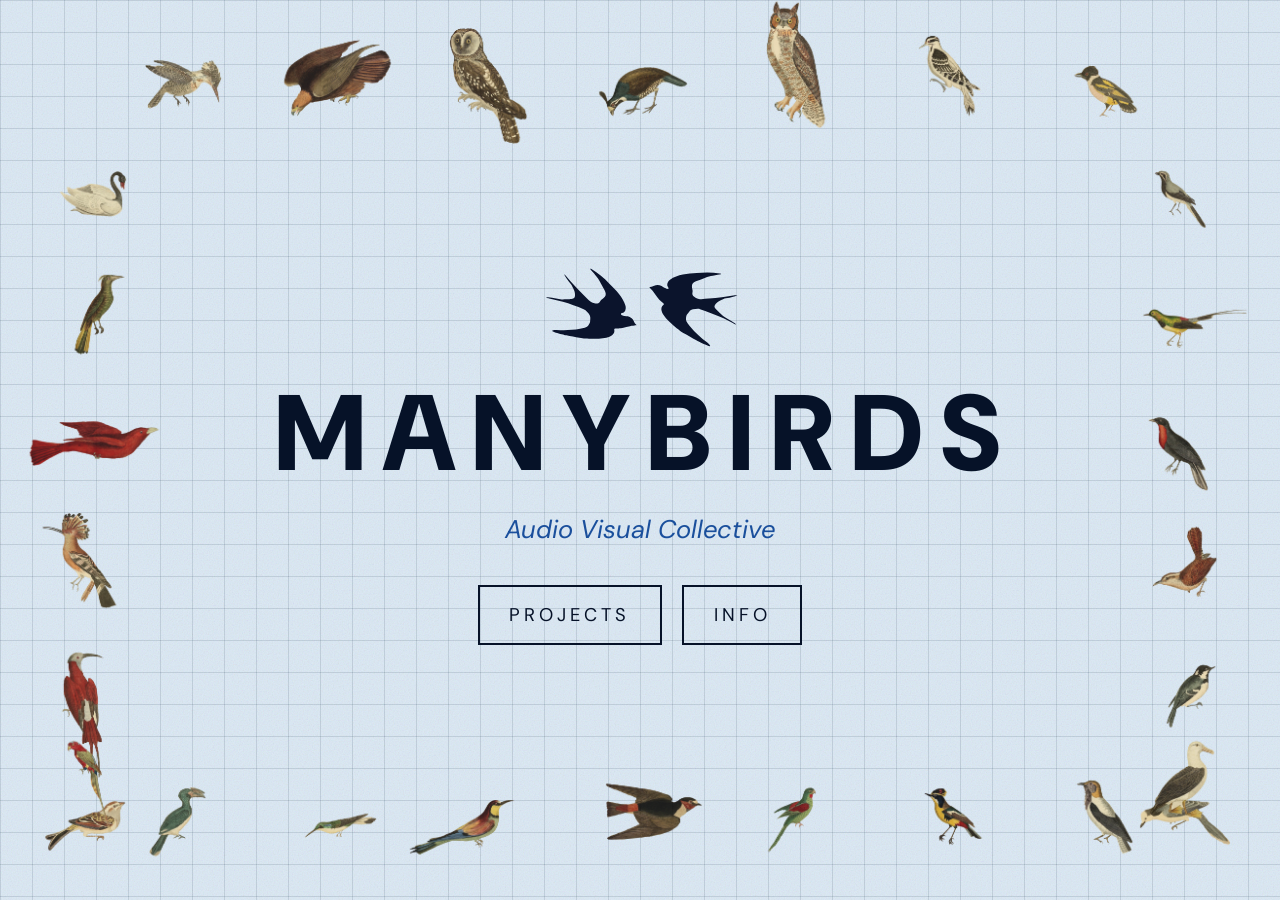
==== commit 052675d9: "changing style of website" ====
--- a/index.html
+++ b/index.html
@@ -3,415 +3,56 @@
 <head>
     <meta charset="UTF-8">
     <meta name="viewport" content="width=device-width, initial-scale=1.0">
-    <title>MANYBIRDS — Audiovisual Performance Collective</title>
+    <title>MANYBIRDS</title>
+    <link rel="icon" href="assets/logo.svg" type="image/svg+xml">
     <link rel="stylesheet" href="style.css">
     <link rel="preconnect" href="https://fonts.googleapis.com">
     <link rel="preconnect" href="https://fonts.gstatic.com" crossorigin>
-    <link href="https://fonts.googleapis.com/css2?family=Cormorant:wght@300;400;500;600&family=Sora:wght@300;400;500&display=swap" rel="stylesheet">
+    <link href="https://fonts.googleapis.com/css2?family=DM+Sans:ital,wght@0,400;0,500;0,600;0,700;0,800;0,900;1,400;1,500&display=swap" rel="stylesheet">
 </head>
-<body>
-    <!-- Full-page background (birds + orbs + grain) -->
-    <div class="page-bg" aria-hidden="true">
-        <div class="gradient-orb orb-1"></div>
-        <div class="gradient-orb orb-2"></div>
-        <div class="floating-birds">
-            <img src="assets/birds/Birds-3.png" class="floating-bird bird-1" alt="">
-            <img src="assets/birds/Birds-12.png" class="floating-bird bird-2" alt="">
-            <img src="assets/birds/Birds-7.png" class="floating-bird bird-3" alt="">
-            <img src="assets/birds/Birds-19.png" class="floating-bird bird-4" alt="">
-            <img src="assets/birds/Birds-31.png" class="floating-bird bird-5" alt="">
-            <img src="assets/birds/Birds-1.png" class="floating-bird bird-6" alt="">
-            <img src="assets/birds/Birds-5.png" class="floating-bird bird-7" alt="">
-            <img src="assets/birds/Birds-9.png" class="floating-bird bird-8" alt="">
-            <img src="assets/birds/Birds-14.png" class="floating-bird bird-9" alt="">
-            <img src="assets/birds/Birds-18.png" class="floating-bird bird-10" alt="">
-            <img src="assets/birds/Birds-22.png" class="floating-bird bird-11" alt="">
-            <img src="assets/birds/Birds-27.png" class="floating-bird bird-12" alt="">
-            <img src="assets/birds/Birds-33.png" class="floating-bird bird-13" alt="">
-            <img src="assets/birds/Birds-38.png" class="floating-bird bird-14" alt="">
-            <img src="assets/birds/Birds-42.png" class="floating-bird bird-15" alt="">
-        </div>
-        <div class="grain-overlay"></div>
+<body class="home-page">
+    <div class="home-birds" aria-hidden="true">
+        <img class="home-bird bird-1" src="assets/birds/Birds-3.png" alt="">
+        <img class="home-bird bird-2" src="assets/birds/Birds-11.png" alt="">
+        <img class="home-bird bird-3" src="assets/birds/Birds-18.png" alt="">
+        <img class="home-bird bird-4" src="assets/birds/Birds-24.png" alt="">
+        <img class="home-bird bird-5" src="assets/birds/Birds-31.png" alt="">
+        <img class="home-bird bird-6" src="assets/birds/Birds-39.png" alt="">
+        <img class="home-bird bird-7" src="assets/birds/Birds-46.png" alt="">
+        <img class="home-bird bird-8" src="assets/birds/Birds-53.png" alt="">
+        <img class="home-bird bird-9" src="assets/birds/Birds-7.png" alt="">
+        <img class="home-bird bird-10" src="assets/birds/Birds-14.png" alt="">
+        <img class="home-bird bird-11" src="assets/birds/Birds-21.png" alt="">
+        <img class="home-bird bird-12" src="assets/birds/Birds-28.png" alt="">
+        <img class="home-bird bird-13" src="assets/birds/Birds-35.png" alt="">
+        <img class="home-bird bird-14" src="assets/birds/Birds-42.png" alt="">
+        <img class="home-bird bird-15" src="assets/birds/Birds-1.png" alt="">
+        <img class="home-bird bird-16" src="assets/birds/Birds-5.png" alt="">
+        <img class="home-bird bird-17" src="assets/birds/Birds-9.png" alt="">
+        <img class="home-bird bird-18" src="assets/birds/Birds-13.png" alt="">
+        <img class="home-bird bird-19" src="assets/birds/Birds-17.png" alt="">
+        <img class="home-bird bird-20" src="assets/birds/Birds-23.png" alt="">
+        <img class="home-bird bird-21" src="assets/birds/Birds-27.png" alt="">
+        <img class="home-bird bird-22" src="assets/birds/Birds-33.png" alt="">
+        <img class="home-bird bird-23" src="assets/birds/Birds-37.png" alt="">
+        <img class="home-bird bird-24" src="assets/birds/Birds-41.png" alt="">
+        <img class="home-bird bird-25" src="assets/birds/Birds-45.png" alt="">
+        <img class="home-bird bird-26" src="assets/birds/Birds-49.png" alt="">
+        <img class="home-bird bird-27" src="assets/birds/Birds-51.png" alt="">
+        <img class="home-bird bird-28" src="assets/birds/Birds-55.png" alt="">
     </div>
 
-    <!-- Navigation -->
-    <nav class="nav">
-        <div class="nav-logo-wrap">
-            <a href="#home" class="nav-logo">MANYBIRDS</a>
-            <a href="#projects" class="nav-back">Back to Projects</a>
-        </div>
-        <div class="nav-links">
-            <a href="#projects">Projects</a>
-            <a href="#about">About</a>
-        </div>
-    </nav>
-
-    <!-- Landing / Home -->
-    <section id="home" class="section section-home">
-        <div class="home-content">
-            <h1 class="home-title">MANYBIRDS</h1>
-            <p class="home-subtitle">audiovisual performance collective</p>
-            <p class="home-ethos">immersive futures · ecological memory · sound & image</p>
-        </div>
-        <div class="scroll-indicator">
-            <span>scroll</span>
-            <div class="scroll-line"></div>
-        </div>
-    </section>
-
-    <!-- Projects Index -->
-    <section id="projects" class="section section-projects">
-        <div class="section-inner">
-            <h2 class="section-title">Projects</h2>
-            <div class="projects-grid">
-                <!-- UNDERSKY -->
-                <article class="project-card" data-project="undersky">
-                    <div class="project-card-image">
-                        <div class="project-placeholder-img undersky-bg"></div>
-                    </div>
-                    <div class="project-card-content">
-                        <h3 class="project-title">UNDERSKY</h3>
-                        <div class="project-meta">
-                            <span>2026</span>
-                            <span class="meta-divider">·</span>
-                            <span>Installation & Performance</span>
-                        </div>
-                        <p class="project-tagline">A future-historical reenactment of Earth's flora and fauna, long after we've gone.</p>
-                    </div>
-                </article>
-
-                <!-- Flicker and Gambol -->
-                <article class="project-card" data-project="flicker">
-                    <div class="project-card-image">
-                        <div class="project-placeholder-img flicker-bg"></div>
-                    </div>
-                    <div class="project-card-content">
-                        <h3 class="project-title">Flicker and Gambol</h3>
-                        <div class="project-meta">
-                            <span>2026</span>
-                            <span class="meta-divider">·</span>
-                            <span>Fulldome Film</span>
-                        </div>
-                        <p class="project-tagline">Onwards and upwards. Unmask, unwind, untether.</p>
-                    </div>
-                </article>
-
-                <!-- The Handprint and the Hand -->
-                <article class="project-card" data-project="handprint">
-                    <div class="project-card-image">
-                        <div class="project-placeholder-img handprint-bg"></div>
-                    </div>
-                    <div class="project-card-content">
-                        <h3 class="project-title">The Handprint and the Hand</h3>
-                        <div class="project-meta">
-                            <span>2025</span>
-                            <span class="meta-divider">·</span>
-                            <span>Performance</span>
-                        </div>
-                        <p class="project-tagline">Exploring how AI-driven vision systems capture and erase human presence.</p>
-                    </div>
-                </article>
-
-                <!-- Migration's Only Natural -->
-                <article class="project-card" data-project="migration">
-                    <div class="project-card-image">
-                        <div class="project-placeholder-img migration-bg"></div>
-                    </div>
-                    <div class="project-card-content">
-                        <h3 class="project-title">migration's only natural</h3>
-                        <div class="project-meta">
-                            <span>2024</span>
-                            <span class="meta-divider">·</span>
-                            <span>Album</span>
-                        </div>
-                        <p class="project-tagline">A kingfisher's odyssey from northern coast to southern shore.</p>
-                    </div>
-                </article>
+    <main class="home-main" id="main">
+        <div class="home-landing">
+            <img class="home-logo" src="assets/logo.svg" alt="" decoding="async">
+            <h1 class="home-wordmark">MANYBIRDS</h1>
+            <p class="home-tagline">Audio Visual Collective</p>
+            <div class="home-actions">
+                <a href="projects.html" class="home-box-link">Projects</a>
+                <a href="info.html" class="home-box-link">Info</a>
             </div>
         </div>
-    </section>
-
-    <!-- Project Detail: UNDERSKY -->
-    <section id="project-undersky" class="section section-project-detail">
-        <div class="section-inner">
-            <div class="project-hero">
-                <div class="project-hero-image undersky-bg"></div>
-                <div class="project-hero-overlay"></div>
-                <div class="project-hero-content">
-                    <h1 class="project-detail-title">UNDERSKY</h1>
-                    <div class="project-detail-meta">
-                        <span>Installation & Performance</span>
-                        <span class="meta-divider">·</span>
-                        <span>2025</span>
-                    </div>
-                    <p class="project-detail-tagline">A future-historical reenactment of Earth's flora and fauna, long after we've gone.</p>
-                </div>
-            </div>
-
-            <div class="project-body">
-                <div class="project-description">
-                    <p>UNDERSKY is an immersive installation and performance staging a future-historical reenactment of Earth's flora and fauna long after humanity has departed. Created using public-domain scientific illustrations, the work imagines immersive entertainment as both a memorial to and a mediation of ecological loss. Currently in development.</p>
-                </div>
-
-                <div class="project-details-grid">
-                    <div class="project-detail-block">
-                        <h4>Credits</h4>
-                        <ul class="credits-list">
-                            <li><span class="credit-name">Tara Rose Morris</span><span class="credit-role">Visuals & System Design</span></li>
-                            <li><span class="credit-name">Graham Steinman</span><span class="credit-role">Composition & Sound</span></li>
-                        </ul>
-                    </div>
-                </div>
-
-                <div class="project-gallery">
-                    <h4>Stills</h4>
-                    <div class="gallery-grid">
-                        <div class="gallery-item">
-                            <img src="assets/projects/undersky/still-1.png" alt="UNDERSKY still">
-                        </div>
-                        <div class="gallery-item">
-                            <img src="assets/projects/undersky/still-2.png" alt="UNDERSKY still">
-                        </div>
-                        <div class="gallery-item">
-                            <img src="assets/projects/undersky/still-3.png" alt="UNDERSKY still">
-                        </div>
-                    </div>
-                </div>
-            </div>
-        </div>
-    </section>
-
-    <!-- Project Detail: Flicker and Gambol -->
-    <section id="project-flicker" class="section section-project-detail">
-        <div class="section-inner">
-            <div class="project-hero">
-                <div class="project-hero-image flicker-hero"></div>
-                <div class="project-hero-overlay"></div>
-                <div class="project-hero-content">
-                    <h1 class="project-detail-title">Flicker and Gambol</h1>
-                    <div class="project-detail-meta">
-                        <span>Fulldome Film</span>
-                        <span class="meta-divider">·</span>
-                        <span>2025</span>
-                    </div>
-                    <p class="project-detail-tagline">Dance as the sun and the moon go by.</p>
-                </div>
-            </div>
-
-            <div class="project-body">
-                <div class="project-description">
-                    <p>Onwards and upwards. Unmask, unwind, untether. Dance as the sun and the moon go by.</p>
-                </div>
-
-                <div class="project-media">
-                    <h4>Watch</h4>
-                    <div class="media-embed">
-                        <iframe width="100%" height="500" src="https://www.youtube.com/embed/jxUHhZvjl08" title="Flicker and Gambol" frameborder="0" allow="accelerometer; autoplay; clipboard-write; encrypted-media; gyroscope; picture-in-picture; web-share" allowfullscreen></iframe>
-                    </div>
-                </div>
-
-                <div class="project-details-grid">
-                    <div class="project-detail-block">
-                        <h4>Screenings</h4>
-                        <ul class="screenings-list">
-                            <li>Dome Under Film Festival 2026</li>
-                            <li>SATFest 2026</li>
-                        </ul>
-                    </div>
-
-                    <div class="project-detail-block">
-                        <h4>Credits</h4>
-                        <ul class="credits-list">
-                            <li><span class="credit-name">Tara Rose Morris</span><span class="credit-role">Visuals</span></li>
-                            <li><span class="credit-name">Graham Steinman</span><span class="credit-role">Sound</span></li>
-                        </ul>
-                    </div>
-                </div>
-
-                <div class="project-gallery">
-                    <h4>Stills</h4>
-                    <div class="gallery-grid">
-                        <div class="gallery-item">
-                            <img src="assets/projects/flicker/still-1.png" alt="Flicker and Gambol still">
-                        </div>
-                        <div class="gallery-item">
-                            <img src="assets/projects/flicker/still-2.png" alt="Flicker and Gambol still">
-                        </div>
-                        <div class="gallery-item">
-                            <img src="assets/projects/flicker/still-3.png" alt="Flicker and Gambol still">
-                        </div>
-                    </div>
-                </div>
-            </div>
-        </div>
-    </section>
-
-    <!-- Project Detail: The Handprint and the Hand -->
-    <section id="project-handprint" class="section section-project-detail">
-        <div class="section-inner">
-            <div class="project-hero">
-                <div class="project-hero-image handprint-hero"></div>
-                <div class="project-hero-overlay"></div>
-                <div class="project-hero-content">
-                    <h1 class="project-detail-title">The Handprint and the Hand</h1>
-                    <div class="project-detail-meta">
-                        <span>Performance</span>
-                        <span class="meta-divider">·</span>
-                        <span>2025</span>
-                    </div>
-                    <p class="project-detail-tagline">Exploring how AI-driven vision systems capture and erase human presence.</p>
-                </div>
-            </div>
-
-            <div class="project-body">
-                <div class="project-description">
-                    <p>The Handprint and the Hand is an interdisciplinary new media dance performance that explores how AI-driven vision systems capture and erase human presence. A dancer performs accompanied by a projected feed of their performance. The feed uses AI-powered motion capture and human driven visuals to produce scenes that display or omit the dancer's body in digital space. The performance questions what is rendered visible, what is discarded, and how technology reframes authorship. Where does meaning reside when human labor is reduced to machine-readable fragments?</p>
-                </div>
-
-                <div class="project-media">
-                    <h4>Watch</h4>
-                    <div class="media-embed">
-                        <iframe width="100%" height="500" src="https://www.youtube.com/embed/ptIcvTcS4Sk" title="The Handprint and the Hand" frameborder="0" allow="accelerometer; autoplay; clipboard-write; encrypted-media; gyroscope; picture-in-picture; web-share" allowfullscreen></iframe>
-                    </div>
-                </div>
-
-                <div class="project-details-grid">
-                    <div class="project-detail-block">
-                        <h4>Credits</h4>
-                        <ul class="credits-list">
-                            <li><span class="credit-name">Tara Rose Morris</span><span class="credit-role">Visuals</span></li>
-                            <li><span class="credit-name">Kin Nguien</span><span class="credit-role">Dance</span></li>
-                        </ul>
-                    </div>
-                </div>
-            </div>
-        </div>
-    </section>
-
-    <!-- Project Detail: Migration's Only Natural -->
-    <section id="project-migration" class="section section-project-detail">
-        <div class="section-inner">
-            <div class="project-hero">
-                <div class="project-hero-image migration-hero"></div>
-                <div class="project-hero-overlay"></div>
-                <div class="project-hero-content">
-                    <h1 class="project-detail-title">migration's only natural</h1>
-                    <div class="project-detail-meta">
-                        <span>Album</span>
-                        <span class="meta-divider">·</span>
-                        <span>2024</span>
-                    </div>
-                    <p class="project-detail-tagline">A kingfisher's odyssey from northern coast to southern shore.</p>
-                </div>
-            </div>
-
-            <div class="project-body">
-                <div class="project-description">
-                    <p>migration's only natural (2024) follows the journey of a kingfisher on its odyssey from northern coast to southern shore.</p>
-                    <p>each landscape it traverses unveils a new sonic world, echoing the rhythms of its passage over land, through air, across—and even beneath—the water, until it reaches its long-awaited destination.</p>
-                </div>
-
-                <div class="project-media">
-                    <h4>Listen</h4>
-                    <div class="media-embed">
-                        <iframe style="border-radius:12px" src="https://open.spotify.com/embed/album/2xjO3QkY3TRan9JeXCdWRE?utm_source=generator" width="100%" height="352" frameBorder="0" allowfullscreen="" allow="autoplay; clipboard-write; encrypted-media; fullscreen; picture-in-picture" loading="lazy"></iframe>
-                    </div>
-                </div>
-
-                <div class="project-details-grid">
-                    <div class="project-detail-block">
-                        <h4>Credits</h4>
-                        <ul class="credits-list">
-                            <li><span class="credit-name">Graham Steinman</span><span class="credit-role">voice, guitars, synthesizer, percussion, glockenspiel, piano: 1, 2, 3, 4, 5, 6, 7, 8, 9</span></li>
-                            <li><span class="credit-name">Chris Ross</span><span class="credit-role">upright bass, electric bass, voice: 2, 3, 4, 6, 7, 9</span></li>
-                            <li><span class="credit-name">Sean Warren</span><span class="credit-role">drum kit, percussion, sampled percussion: 1, 2, 4, 5, 7</span></li>
-                            <li><span class="credit-name">Arnaud Allary</span><span class="credit-role">tenor saxophone, clarinet, bass clarinet: 4, 6, 8, 9</span></li>
-                            <li><span class="credit-name">Nathan Klassen</span><span class="credit-role">tenor saxophone, flugelhorn: 1, 6, 8, 9</span></li>
-                            <li><span class="credit-name">Eric Dixon</span><span class="credit-role">cello: 1, 2, 9</span></li>
-                            <li><span class="credit-name">Naomi McCarroll-Butler</span><span class="credit-role">flute: 6, 7, 9</span></li>
-                            <li><span class="credit-name">Emil White</span><span class="credit-role">electric bass: 5, 8</span></li>
-                            <li><span class="credit-name">Romina Bravo</span><span class="credit-role">violin: 6, 9</span></li>
-                            <li><span class="credit-name">Brontae Hunter</span><span class="credit-role">voice: 7</span></li>
-                            <li><span class="credit-name">Shawn Fisher</span><span class="credit-role">violin: 9</span></li>
-                            <li><span class="credit-name">Robyn McCann</span><span class="credit-role">voice: 4</span></li>
-                        </ul>
-                        <p style="margin-top: 1.5rem; padding-top: 1.5rem; border-top: 1px solid rgba(255,255,255,0.1); font-size: 0.95rem; line-height: 1.8;">
-                            All songs written, produced and mixed by Graham Steinman<br><br>
-                            Recorded by Graham Steinman in his home in Montreal, and by Steinman and Daphne Copper at Copper Sound Studio in Guelph, Ontario<br><br>
-                            Mastered by Phillip Shaw Bova at Bova Lab in Ottawa, Ontario<br><br>
-                            Released December 13, 2024
-                        </p>
-                    </div>
-                </div>
-
-                <div class="project-gallery">
-                    <h4>Stills</h4>
-                    <div class="gallery-grid">
-                        <div class="gallery-item">
-                            <img src="assets/projects/migration/still-1.jpg" alt="migration's only natural still">
-                        </div>
-                        <div class="gallery-item">
-                            <img src="assets/projects/migration/still-2.jpg" alt="migration's only natural still">
-                        </div>
-                        <div class="gallery-item">
-                            <img src="assets/projects/migration/still-3.jpg" alt="migration's only natural still">
-                        </div>
-                    </div>
-                </div>
-            </div>
-        </div>
-    </section>
-
-    <!-- About -->
-    <section id="about" class="section section-about">
-        <div class="section-inner">
-            <h2 class="section-title">About</h2>
-            
-            <div class="about-intro">
-                <p>MANYBIRDS is an audiovisual performance collective based between Toronto and Montreal, founded in 2025 as a vessel for ongoing collaboration between new media artist Tara Rose Morris and musical composer Graham Steinman. The collective explores film, immersive installation, and performance as a site of ecological memory, speculative futures, and sensory entanglement. </p>
-            </div>
-
-            <div class="practice-grid">
-                <div class="practice-block">
-                    <h3>Tara Rose Morris</h3>
-                    <p>Traditional animation inside visual performance systems; traversable three-dimensional collaged landscapes; body misrecognition and ecological estrangement.</p>
-                    <p>Morris has shown works with arts institutions across North America including Gray Area, InterAccess, SXSW, VIFF, Nuit Blanche, and MAPP. She has a BA in Media Studies from Pomona College and a MSc in Fiction & Entertainment from the SCIArc.</p>
-                    <div class="member-links">
-                        <a href="https://www.instagram.com/taramoves" target="_blank">Instagram</a>
-                        <a href="mailto:taramoves@gmail.com">Website</a>
-                    </div>
-                </div>
-                <div class="practice-block">
-                    <h3>Graham Steinman</h3>
-                    <p>Augmented field recordings; hybrid acoustic–synthetic composition; auditory worlds that blur organic and artificial sound.</p>
-                    <p>Steinman has released two EPs and an album, Migrations Only Natural. He has a BA in Music and Anthropology from the University of Guelph, where he received the Norman and Audrey Harley Music Scholarship, the Gloria Guthrie Memorial Music Prize, and the Honours Music Prize. </p>
-                    <div class="member-links">
-                        <a href="https://www.instagram.com/grahamsteinman" target="_blank">Instagram</a>
-                        <a href="https://www.grahamsteinman.com" target="_blank">Website</a>
-                    </div>
-                </div>
-            </div>
-
-            <div class="about-availability">
-                <p>Available for festivals, domes, residencies, and commissions.</p>
-            </div>
-        </div>
-    </section>
-
-
-
-    <!-- Footer -->
-    <footer class="footer">
-        <p>© 2025 MANYBIRDS</p>
-    </footer>
-
-    <!-- Lightbox Modal -->
-    <div class="lightbox" id="lightbox">
-        <button class="lightbox-close" id="lightbox-close">×</button>
-        <button class="lightbox-nav lightbox-prev" id="lightbox-prev">‹</button>
-        <img class="lightbox-img" id="lightbox-img" src="" alt="">
-        <button class="lightbox-nav lightbox-next" id="lightbox-next">›</button>
-    </div>
+    </main>
 
     <script src="script.js"></script>
 </body>
--- a/style.css
+++ b/style.css
@@ -1,43 +1,36 @@
-/* ================================
-   MANYBIRDS — Style System
-   ================================ */
-
-/* CSS Variables */
+/* MANYBIRDS — vintage papery magazine */
+
 :root {
-    /* Colors - Deep night palette */
-    --bg-deep: #08090b;
-    --bg-primary: #0d0f12;
-    --bg-elevated: #141619;
-    --bg-hover: #1a1d21;
-    
-    --text-primary: #e8e6e3;
-    --text-secondary: #9a9590;
-    --text-muted: #5c5855;
-    
-    --accent-warm: #c9a77c;
-    --accent-cool: #7a9eb8;
-    --accent-glow: rgba(201, 167, 124, 0.15);
-    
-    /* Typography */
-    --font-display: 'Cormorant', Georgia, serif;
-    --font-body: 'Sora', sans-serif;
-    
-    /* Spacing */
+    /* Paper + ink */
+    --paper: #ddeaf5;
+    --paper-deep: #cfddef;
+    --grid-line: rgba(8, 28, 58, 0.12);
+    --bg: var(--paper);
+    --text: #061228;
+    --text-muted: #1a4f9c;
+    --line: rgba(6, 18, 40, 0.22);
+    --accent: var(--text);
+    --noise-tile: url("data:image/svg+xml,%3Csvg xmlns='http://www.w3.org/2000/svg' width='256' height='256'%3E%3Cfilter id='n'%3E%3CfeTurbulence type='fractalNoise' baseFrequency='0.8' numOctaves='4' stitchTiles='stitch'/%3E%3C/filter%3E%3Crect width='100%25' height='100%25' filter='url(%23n)' opacity='0.55'/%3E%3C/svg%3E");
+
+    --font: "DM Sans", system-ui, sans-serif;
+    --fw-regular: 400;
+    --fw-semibold: 600;
+    --fw-bold: 700;
+    --fw-extrabold: 800;
+    --fw-black: 900;
+
     --space-xs: 0.5rem;
     --space-sm: 1rem;
-    --space-md: 2rem;
-    --space-lg: 4rem;
-    --space-xl: 8rem;
-    --space-2xl: 12rem;
-    
-    /* Transitions */
-    --ease-out: cubic-bezier(0.16, 1, 0.3, 1);
-    --duration-fast: 0.2s;
-    --duration-normal: 0.4s;
-    --duration-slow: 0.8s;
-}
-
-/* Reset & Base */
+    --space-md: 1.75rem;
+    --space-lg: 3rem;
+    --space-xl: 5rem;
+
+    --ease: cubic-bezier(0.2, 0.85, 0.35, 1);
+    --fast: 0.18s;
+
+    --header-offset: 5.1rem;
+}
+
 *, *::before, *::after {
     box-sizing: border-box;
     margin: 0;
@@ -45,996 +38,935 @@
 }
 
 html {
+    font-size: 16px;
     scroll-behavior: smooth;
-    font-size: 16px;
+    background: var(--paper);
 }
 
 body {
-    font-family: var(--font-body);
-    font-weight: 300;
-    background-color: var(--bg-deep);
-    color: var(--text-primary);
-    line-height: 1.7;
-    overflow-x: hidden;
+    font-family: var(--font);
+    font-weight: var(--fw-regular);
+    position: relative;
+    background: transparent;
+    color: var(--text);
+    line-height: 1.55;
+    min-height: 100vh;
+    display: flex;
+    flex-direction: column;
     -webkit-font-smoothing: antialiased;
-    -moz-osx-font-smoothing: grayscale;
-}
-
-/* Selection */
+}
+
+/* Magazine grid (lighter blue than paper) + paper noise */
+body::before {
+    content: "";
+    position: fixed;
+    inset: 0;
+    z-index: -2;
+    pointer-events: none;
+    background-color: var(--paper);
+    background-image:
+        linear-gradient(var(--grid-line) 1px, transparent 1px),
+        linear-gradient(90deg, var(--grid-line) 1px, transparent 1px);
+    background-size: 32px 32px;
+}
+
+body::after {
+    content: "";
+    position: fixed;
+    inset: 0;
+    z-index: -1;
+    pointer-events: none;
+    opacity: 0.28;
+    background-image: var(--noise-tile);
+    background-repeat: repeat;
+    mix-blend-mode: multiply;
+}
+
+.sr-only {
+    position: absolute;
+    width: 1px;
+    height: 1px;
+    padding: 0;
+    margin: -1px;
+    overflow: hidden;
+    clip: rect(0, 0, 0, 0);
+    white-space: nowrap;
+    border: 0;
+}
+
 ::selection {
-    background: var(--accent-warm);
-    color: var(--bg-deep);
-}
-
-/* ================================
-   Navigation
-   ================================ */
-.nav {
+    background: rgba(6, 18, 40, 0.14);
+    color: var(--text);
+}
+
+img {
+    max-width: 100%;
+    height: auto;
+    vertical-align: middle;
+}
+
+a {
+    color: var(--text);
+    text-decoration: none;
+}
+
+a:hover {
+    color: var(--text);
+    opacity: 0.72;
+}
+
+/* ---------- Typography ---------- */
+.w-black {
+    font-weight: var(--fw-black);
+}
+
+.w-extrabold {
+    font-weight: var(--fw-extrabold);
+}
+
+.w-bold {
+    font-weight: var(--fw-bold);
+}
+
+.w-semibold {
+    font-weight: var(--fw-semibold);
+}
+
+.w-regular {
+    font-weight: var(--fw-regular);
+}
+
+em,
+.i {
+    font-style: italic;
+}
+
+.muted {
+    color: var(--text-muted);
+    font-weight: var(--fw-regular);
+}
+
+.accent {
+    color: var(--accent);
+    font-weight: var(--fw-regular);
+}
+
+/* ---------- Header ---------- */
+.site-header {
     position: fixed;
     top: 0;
     left: 0;
     right: 0;
-    z-index: 100;
+    z-index: 50;
     display: flex;
+    flex-wrap: wrap;
+    align-items: center;
     justify-content: space-between;
+    gap: 0.5rem 1rem;
+    padding: 0.7rem max(0.55rem, 1.25vw) 0.75rem max(1rem, 1.35vw);
+    background: #d6e6f3;
+    border: 2px solid var(--text);
+}
+
+.brand {
+    display: inline-flex;
     align-items: center;
-    padding: var(--space-md) var(--space-lg);
-    background: linear-gradient(to bottom, var(--bg-deep) 0%, transparent 100%);
+    gap: 0.55rem;
+    font-family: var(--font);
+    font-weight: var(--fw-black);
+    color: var(--text);
+    text-decoration: none;
+    text-transform: uppercase;
+}
+
+.brand-text {
+    font-size: clamp(1.2rem, 3.4vw, 1.85rem);
+    letter-spacing: 0.32em;
+    line-height: 1;
+}
+
+.brand-logo {
+    display: block;
+    height: clamp(1.85rem, 4vw, 2.5rem);
+    width: auto;
+    flex-shrink: 0;
+    filter: brightness(0) saturate(100%) invert(8%) sepia(27%) saturate(2469%) hue-rotate(197deg) brightness(91%) contrast(101%);
+}
+
+.brand:hover {
+    color: var(--text);
+    opacity: 0.78;
+}
+
+.brand:hover .brand-logo {
+    opacity: 0.85;
+}
+
+.site-nav {
+    display: flex;
+    flex-wrap: wrap;
+    align-items: center;
+    gap: 0.25rem 1.1rem;
+}
+
+.site-nav a {
+    font-family: var(--font);
+    font-weight: var(--fw-regular);
+    font-size: clamp(1.1rem, 2.75vw, 1.45rem);
+    letter-spacing: 0.08em;
+    text-transform: uppercase;
+    color: var(--text-muted);
+    text-decoration: none;
+}
+
+.site-nav a:hover {
+    color: var(--text);
+    opacity: 1;
+}
+
+.site-nav a.is-active {
+    color: var(--text);
+    font-weight: var(--fw-regular);
+}
+
+.site-nav a.is-nav-hidden {
+    display: none;
+}
+
+/* ---------- Layout ---------- */
+.page-main {
+    padding-top: var(--header-offset);
+    min-height: 100vh;
+    flex: 1 0 auto;
+}
+
+
+.page-inner {
+    width: 100%;
+    max-width: none;
+    margin: 0;
+    padding: var(--space-lg) max(1rem, 4vw) var(--space-xl);
+}
+
+.page-title {
+    font-weight: var(--fw-regular);
+    font-size: clamp(1.25rem, 3vw, 1.75rem);
+    letter-spacing: 0.2em;
+    text-transform: uppercase;
+    color: var(--text);
+    margin-bottom: var(--space-lg);
+}
+
+/* ---------- Home (paper/grid + scattered birds) ---------- */
+.home-page {
+    padding-top: 0;
+    min-height: 100vh;
+    height: 100vh;
+    overflow: hidden;
+}
+
+.home-birds {
+    position: fixed;
+    top: 50%;
+    left: 50%;
+    width: 1320px;
+    height: 980px;
+    transform: translate(-50%, -50%);
+    z-index: 0;
     pointer-events: none;
-}
-
-.nav a {
-    pointer-events: auto;
-}
-
-.nav-logo-wrap {
-    position: relative;
-}
-
-.nav-back {
-    display: none;
+    overflow: hidden;
+}
+
+.home-bird {
     position: absolute;
-    top: 100%;
-    left: 0;
-    margin-top: 0.25rem;
-    font-size: 0.75rem;
-    font-weight: 400;
-    letter-spacing: 0.05em;
-    color: var(--text-muted);
-    text-decoration: none;
-    white-space: nowrap;
-    opacity: 0;
-    transition: opacity var(--duration-fast) var(--ease-out);
-}
-
-body.project-open .nav-back {
-    display: block;
-}
-
-body.project-open .nav:hover .nav-back {
-    opacity: 1;
-}
-
-.nav-back:hover {
-    color: var(--accent-warm);
-}
-
-.nav-logo {
-    font-family: var(--font-display);
-    font-size: 1.1rem;
-    font-weight: 400;
-    letter-spacing: 0.2em;
-    color: var(--text-primary);
-    text-decoration: none;
-    transition: color var(--duration-fast) var(--ease-out);
-}
-
-.nav-logo:hover {
-    color: var(--accent-warm);
-}
-
-.nav-links {
-    display: flex;
-    gap: var(--space-lg);
-}
-
-.nav-links a {
-    font-size: 0.85rem;
-    font-weight: 400;
-    letter-spacing: 0.05em;
-    color: var(--text-secondary);
-    text-decoration: none;
-    transition: color var(--duration-fast) var(--ease-out);
-    position: relative;
-}
-
-.nav-links a::after {
-    content: '';
-    position: absolute;
-    bottom: -4px;
-    left: 0;
-    width: 0;
-    height: 1px;
-    background: var(--accent-warm);
-    transition: width var(--duration-normal) var(--ease-out);
-}
-
-.nav-links a:hover {
-    color: var(--text-primary);
-}
-
-.nav-links a:hover::after {
-    width: 100%;
-}
-
-/* ================================
-   Sections Base
-   ================================ */
-.section {
+    width: 14rem;
+    height: auto;
+    opacity: 0.9;
+    filter: saturate(0.86) contrast(0.96);
+}
+
+.home-main {
     position: relative;
     z-index: 2;
-    min-height: 100vh;
-    padding: var(--space-2xl) var(--space-lg);
-    opacity: 0;
-    transform: translateY(30px);
-    transition: opacity var(--duration-slow) var(--ease-out),
-                transform var(--duration-slow) var(--ease-out);
-}
-
-.section.visible {
-    opacity: 1;
-    transform: translateY(0);
-}
-
-.section-inner {
-    max-width: 1200px;
-    margin: 0 auto;
-}
-
-.section-title {
-    font-family: var(--font-display);
-    font-size: clamp(2rem, 5vw, 3rem);
-    font-weight: 300;
-    letter-spacing: 0.1em;
-    margin-bottom: var(--space-xl);
-    color: var(--text-primary);
-}
-
-/* ================================
-   Home Section
-   ================================ */
-.section-home {
-    display: flex;
-    flex-direction: column;
-    justify-content: center;
-    align-items: center;
-    text-align: center;
-    position: relative;
+    min-height: calc(100vh - 4.5rem);
+    flex: 1 0 auto;
     padding: 0;
-    opacity: 1;
-    transform: none;
-}
-
-/* Full-page background: birds, orbs, grain (behind all sections) */
-.page-bg {
+    margin: 0;
+}
+
+.home-landing {
     position: fixed;
     inset: 0;
-    z-index: 1;
-    overflow: hidden;
-    pointer-events: none;
-}
-
-/* Animated gradient orbs */
-.gradient-orb {
-    position: absolute;
-    border-radius: 50%;
-    filter: blur(80px);
-    opacity: 0.4;
-    animation: float 20s ease-in-out infinite;
-}
-
-.orb-1 {
-    width: 600px;
-    height: 600px;
-    background: radial-gradient(circle, var(--accent-warm) 0%, transparent 70%);
-    top: -200px;
-    right: -100px;
-    animation-delay: 0s;
-}
-
-.orb-2 {
-    width: 500px;
-    height: 500px;
-    background: radial-gradient(circle, var(--accent-cool) 0%, transparent 70%);
-    bottom: -150px;
-    left: -100px;
-    animation-delay: -10s;
-}
-
-@keyframes float {
-    0%, 100% {
-        transform: translate(0, 0) scale(1);
-    }
-    33% {
-        transform: translate(30px, -30px) scale(1.05);
-    }
-    66% {
-        transform: translate(-20px, 20px) scale(0.95);
-    }
-}
-
-/* Film grain overlay */
-.grain-overlay {
-    position: absolute;
-    inset: 0;
-    background-image: url("data:image/svg+xml,%3Csvg viewBox='0 0 200 200' xmlns='http://www.w3.org/2000/svg'%3E%3Cfilter id='noise'%3E%3CfeTurbulence type='fractalNoise' baseFrequency='0.9' numOctaves='4' stitchTiles='stitch'/%3E%3C/filter%3E%3Crect width='100%25' height='100%25' filter='url(%23noise)'/%3E%3C/svg%3E");
-    opacity: 0.03;
-    pointer-events: none;
-}
-
-/* Floating birds on home */
-.floating-birds {
-    position: absolute;
-    inset: 0;
-    pointer-events: none;
-    overflow: hidden;
-}
-
-.floating-bird {
-    position: absolute;
-    opacity: 0.4;
-    filter: grayscale(0%);
-    animation: floatBird 30s ease-in-out infinite;
-    transform: translate(-50%, -50%);
-}
-
-/* Bird position/size set by JS for random layout on each load */
-
-@keyframes floatBird {
-    0%, 100% {
-        transform: translate(-50%, -50%) translate(0, 0) rotate(0deg);
-        opacity: 0.4;
-    }
-    25% {
-        transform: translate(-50%, -50%) translate(15px, -20px) rotate(2deg);
-        opacity: 0.5;
-    }
-    50% {
-        transform: translate(-50%, -50%) translate(-10px, 10px) rotate(-1deg);
-        opacity: 0.35;
-    }
-    75% {
-        transform: translate(-50%, -50%) translate(20px, 5px) rotate(1deg);
-        opacity: 0.45;
-    }
-}
-
-.home-content {
-    position: relative;
-    z-index: 1;
-    animation: fadeUp 1.5s var(--ease-out) 0.3s both;
-}
-
-@keyframes fadeUp {
-    from {
-        opacity: 0;
-        transform: translateY(40px);
-    }
-    to {
-        opacity: 1;
-        transform: translateY(0);
-    }
-}
-
-.home-title {
-    font-family: var(--font-display);
-    font-size: clamp(3rem, 12vw, 8rem);
-    font-weight: 300;
-    letter-spacing: 0.3em;
-    margin-bottom: var(--space-sm);
-    background: linear-gradient(135deg, var(--text-primary) 0%, var(--text-secondary) 100%);
-    -webkit-background-clip: text;
-    -webkit-text-fill-color: transparent;
-    background-clip: text;
-}
-
-.home-subtitle {
-    font-size: clamp(0.9rem, 2vw, 1.1rem);
-    font-weight: 300;
-    letter-spacing: 0.25em;
-    color: var(--text-secondary);
-    margin-bottom: var(--space-md);
-    text-transform: lowercase;
-}
-
-.home-ethos {
-    font-size: 0.8rem;
-    font-weight: 300;
-    letter-spacing: 0.15em;
-    color: var(--text-muted);
-    animation: fadeUp 1.5s var(--ease-out) 0.8s both;
-}
-
-/* Scroll indicator */
-.scroll-indicator {
-    position: absolute;
-    bottom: var(--space-lg);
-    left: 50%;
-    transform: translateX(-50%);
+    z-index: 2;
     display: flex;
     flex-direction: column;
     align-items: center;
-    gap: var(--space-sm);
-    animation: fadeUp 1.5s var(--ease-out) 1.2s both;
-}
-
-.scroll-indicator span {
-    font-size: 0.7rem;
-    letter-spacing: 0.2em;
-    color: var(--text-muted);
+    justify-content: center;
+    padding: max(1.5rem, 4vw);
+    text-align: center;
+    pointer-events: none;
+}
+
+.home-landing .home-actions,
+.home-landing .home-box-link {
+    pointer-events: auto;
+}
+
+.home-logo {
+    width: clamp(9.6rem, 21vw, 13.8rem);
+    height: auto;
+    margin-bottom: 0.75rem;
+    filter: brightness(0) saturate(100%) invert(8%) sepia(27%) saturate(2469%) hue-rotate(197deg) brightness(91%) contrast(101%);
+}
+
+.home-wordmark {
+    font-family: var(--font);
+    font-weight: var(--fw-black);
+    font-size: clamp(2.3rem, 10.5vw, 6.7rem);
+    letter-spacing: 0.15em;
+    line-height: 1.05;
+    color: var(--text);
     text-transform: uppercase;
-}
-
-.scroll-line {
-    width: 1px;
-    height: 60px;
-    background: linear-gradient(to bottom, var(--text-muted), transparent);
-    animation: scrollPulse 2s ease-in-out infinite;
-}
-
-@keyframes scrollPulse {
-    0%, 100% {
-        transform: scaleY(1);
-        opacity: 0.5;
-    }
-    50% {
-        transform: scaleY(0.6);
-        opacity: 1;
-    }
-}
-
-/* ================================
-   Projects Section
-   ================================ */
-.section-projects {
-    background: var(--bg-primary);
-}
-
-.projects-grid {
+    margin: 0 0 1.25rem;
+    margin-right: -0.1em;
+    text-shadow: none;
+}
+
+.home-tagline {
+    font-family: var(--font);
+    font-weight: var(--fw-regular);
+    font-size: clamp(1.25rem, 2.9vw, 1.6rem);
+    line-height: 1.5;
+    font-style: italic;
+    color: var(--text-muted);
+    max-width: 36rem;
+    margin: 0 auto 2.25rem;
+    text-shadow: none;
+}
+
+.home-actions {
+    display: flex;
+    flex-wrap: wrap;
+    gap: 1rem 1.25rem;
+    justify-content: center;
+}
+
+.home-box-link {
+    display: inline-block;
+    border: 2px solid var(--text);
+    background: transparent;
+    color: var(--text);
+    font-family: var(--font);
+    font-weight: var(--fw-regular);
+    font-size: clamp(1rem, 2.2vw, 1.15rem);
+    letter-spacing: 0.22em;
+    text-transform: uppercase;
+    text-decoration: none;
+    padding: 0.85rem 1.85rem;
+    transition: opacity var(--fast) var(--ease), border-color var(--fast) var(--ease);
+}
+
+.home-box-link:hover {
+    background: transparent;
+    color: var(--text);
+    opacity: 0.75;
+    border-color: var(--text-muted);
+}
+
+.site-footer--home {
+    position: fixed;
+    left: 0;
+    right: 0;
+    bottom: 0;
+    z-index: 3;
+    margin-top: 0;
+    background: transparent;
+    border-top: 1px solid var(--line);
+}
+
+.site-footer--home p {
+    color: var(--text-muted);
+}
+
+.bird-1 { top: 0; left: 92px; transform: none; }
+.bird-2 { top: 0; left: 246px; transform: none; }
+.bird-3 { top: 0; left: 400px; transform: none; }
+.bird-4 { top: 0; left: 554px; transform: none; }
+.bird-5 { top: 0; left: 708px; transform: none; }
+.bird-6 { top: 0; left: 862px; transform: none; }
+.bird-7 { top: 0; left: 1016px; transform: none; }
+
+.bird-8 { bottom: 0; left: 92px; transform: none; }
+.bird-9 { bottom: 0; left: 246px; transform: none; }
+.bird-10 { bottom: 0; left: 400px; transform: none; }
+.bird-11 { bottom: 0; left: 554px; transform: none; }
+.bird-12 { bottom: 0; left: 708px; transform: none; }
+.bird-13 { bottom: 0; left: 862px; transform: none; }
+.bird-14 { bottom: 0; left: 1016px; transform: none; }
+
+.bird-15 { top: 112px; left: 0; transform: none; }
+.bird-16 { top: 236px; left: 0; transform: none; }
+.bird-17 { top: 360px; left: 0; transform: none; }
+.bird-18 { top: 484px; left: 0; transform: none; }
+.bird-19 { top: 608px; left: 0; transform: none; }
+.bird-20 { top: 732px; left: 0; transform: none; }
+.bird-21 { top: 700px; left: 0; transform: none; }
+
+.bird-22 { top: 112px; right: 0; transform: none; }
+.bird-23 { top: 236px; right: 0; transform: none; }
+.bird-24 { top: 360px; right: 0; transform: none; }
+.bird-25 { top: 484px; right: 0; transform: none; }
+.bird-26 { top: 608px; right: 0; transform: none; }
+.bird-27 { top: 732px; right: 0; transform: none; }
+.bird-28 { top: 700px; right: 0; transform: none; }
+
+.home-box-link.is-nav-hidden {
+    display: none;
+}
+
+/* ---------- Projects page hero strip ---------- */
+.projects-hero {
     display: grid;
-    gap: var(--space-lg);
-}
-
-.project-card {
-    display: grid;
-    grid-template-columns: 1fr 1fr;
-    gap: var(--space-lg);
-    padding: var(--space-lg);
-    background: var(--bg-elevated);
-    border-radius: 4px;
-    cursor: pointer;
-    transition: transform var(--duration-normal) var(--ease-out),
-                background var(--duration-normal) var(--ease-out);
+    grid-template-columns: repeat(3, 1fr);
+    gap: clamp(0.45rem, 1.5vw, 0.85rem);
+    width: 100%;
+    margin: var(--space-sm) 0 var(--space-md);
+    padding: 0;
+}
+
+.projects-hero-card {
+    display: block;
+    position: relative;
     overflow: hidden;
-}
-
-.project-card:hover {
-    background: var(--bg-hover);
-}
-
-.project-card-image {
-    aspect-ratio: 16 / 10;
-    border-radius: 2px;
-    overflow: hidden;
-}
-
-.project-placeholder-img {
-    width: 100%;
-    height: 100%;
-    transition: transform var(--duration-slow) var(--ease-out);
-}
-
-.project-card:hover .project-placeholder-img {
-    transform: scale(1.05);
-}
-
-/* Placeholder backgrounds */
-.undersky-bg {
-    background: url('assets/projects/undersky/hero.png') center center / cover no-repeat;
-    position: relative;
-}
-
-.flicker-bg,
-.flicker-hero {
-    background: url('assets/projects/flicker/hero.png') center center / cover no-repeat;
-    position: relative;
-}
-
-.handprint-bg,
-.handprint-hero {
-    background: url('assets/projects/handprint/hero.png') center center / cover no-repeat;
-    position: relative;
-}
-
-.migration-bg,
-.migration-hero {
-    background: url('assets/projects/migration/hero.png') center center / cover no-repeat;
-    position: relative;
-}
-
-.project-card-content {
-    display: flex;
-    flex-direction: column;
-    justify-content: center;
-    padding: var(--space-md) 0;
-}
-
-.project-title {
-    font-family: var(--font-display);
-    font-size: clamp(1.5rem, 4vw, 2.5rem);
-    font-weight: 400;
-    letter-spacing: 0.05em;
-    margin-bottom: var(--space-sm);
-    color: var(--text-primary);
-}
-
-.project-meta {
-    display: flex;
-    align-items: center;
-    gap: var(--space-sm);
-    font-size: 0.85rem;
-    color: var(--text-muted);
-    margin-bottom: var(--space-md);
-}
-
-.meta-divider {
-    opacity: 0.4;
-}
-
-.project-tagline {
-    font-size: 0.95rem;
-    color: var(--text-secondary);
-    line-height: 1.8;
-}
-
-/* Featured project styling */
-.project-featured {
-    grid-template-columns: 1.2fr 1fr;
-}
-
-.project-featured .project-card-image {
-    aspect-ratio: 16 / 9;
-}
-
-/* ================================
-   Project Detail Sections
-   ================================ */
-.section-project-detail {
-    display: none;
-    background: var(--bg-deep);
-    padding-top: var(--space-xl);
-}
-
-.section-project-detail.active {
-    display: block;
-}
-
-.project-hero {
-    position: relative;
-    height: 70vh;
-    min-height: 500px;
-    display: flex;
-    align-items: flex-end;
-    margin-bottom: var(--space-xl);
-    border-radius: 4px;
-    overflow: hidden;
-}
-
-.project-hero-image {
+    border-radius: 0;
+    aspect-ratio: 4 / 3;
+    background: var(--paper-deep);
+    border: 2px solid var(--text);
+    outline: none;
+    transition: opacity var(--fast) var(--ease);
+}
+
+.projects-hero-card::after {
+    content: "";
     position: absolute;
     inset: 0;
-}
-
-.project-hero-overlay {
+    z-index: 1;
+    pointer-events: none;
+    opacity: 0.26;
+    background-image: var(--noise-tile);
+    background-repeat: repeat;
+    mix-blend-mode: multiply;
+}
+
+.projects-hero-card:hover {
+    opacity: 0.94;
+}
+
+.projects-hero-card:focus-visible {
+    outline: 2px solid var(--text);
+    outline-offset: 3px;
+}
+
+.projects-hero-card img {
+    position: relative;
+    z-index: 0;
+    width: 100%;
+    height: 100%;
+    object-fit: cover;
+    vertical-align: middle;
+    filter: saturate(0.78) contrast(0.97);
+    transition: transform 0.35s var(--ease), filter var(--fast) var(--ease);
+}
+
+.projects-hero-card:hover img {
+    transform: scale(1.02);
+}
+
+/* ---------- Projects split (flush left) ---------- */
+.projects-layout {
+    --projects-gap: clamp(1rem, 2.5vw, 2rem);
+    display: grid;
+    grid-template-columns: minmax(10rem, 20rem) minmax(0, 1fr);
+    gap: var(--projects-gap);
+    align-items: start;
+    position: relative;
+    width: 100%;
+    max-width: none;
+    margin: 0;
+    padding: var(--space-lg) max(0.75rem, 3vw) var(--space-xl) max(0.5rem, 1rem);
+}
+
+.project-index {
+    position: sticky;
+    top: var(--header-offset);
+    min-width: 0;
+    background: transparent;
+    border: none;
+    padding: var(--space-sm) 0.85rem;
+    box-sizing: border-box;
+}
+
+.project-index ul {
+    list-style: none;
+}
+
+.project-index li {
+    margin-bottom: var(--space-md);
+}
+
+.project-index button[data-project] {
+    font-family: var(--font);
+    font-size: clamp(1.28rem, 3.84vw, 2.64rem);
+    font-weight: var(--fw-regular);
+    letter-spacing: 0.04em;
+    line-height: 1.15;
+    text-align: left;
+    width: 100%;
+    max-width: 100%;
+    overflow-wrap: break-word;
+    hyphens: auto;
+    padding: 0.4rem 0;
+    border: none;
+    background: none;
+    color: var(--text-muted);
+    cursor: pointer;
+    transition: color var(--fast) var(--ease), opacity var(--fast) var(--ease);
+}
+
+.project-index button[data-project]:hover {
+    color: var(--text);
+    opacity: 1;
+}
+
+.project-index button[data-project].is-active {
+    color: var(--text);
+    font-weight: var(--fw-regular);
+}
+
+.project-index-back {
+    display: block;
+    width: 100%;
+    margin-top: var(--space-md);
+    padding: var(--space-md) 0 0.35rem;
+    border: none;
+    border-top: 1px solid var(--line);
+    background: none;
+    font-family: var(--font);
+    font-size: clamp(1.25rem, 3.2vw, 1.45rem);
+    font-weight: var(--fw-regular);
+    letter-spacing: 0.14em;
+    text-transform: uppercase;
+    text-align: left;
+    color: var(--text-muted);
+    cursor: pointer;
+    transition: color var(--fast) var(--ease), opacity var(--fast) var(--ease);
+}
+
+.project-index-back:hover {
+    color: var(--text);
+    opacity: 0.8;
+}
+
+.project-stage {
+    position: relative;
+    min-height: 50vh;
+    min-width: 0;
+    padding-left: var(--space-md);
+}
+
+.project-stage::before {
+    content: "";
     position: absolute;
-    inset: 0;
-    background: linear-gradient(to top, var(--bg-deep) 0%, transparent 60%);
-}
-
-.project-hero-content {
-    position: relative;
-    z-index: 1;
-    padding: var(--space-xl);
-}
-
-.project-detail-title {
-    font-family: var(--font-display);
-    font-size: clamp(2.5rem, 8vw, 5rem);
-    font-weight: 300;
-    letter-spacing: 0.15em;
+    top: calc(-1 * var(--space-lg));
+    bottom: calc(-1 * var(--space-xl));
+    left: calc(var(--projects-gap) / -2);
+    border-left: 2px solid #d98997;
+    pointer-events: none;
+}
+
+.project-hub {
+    display: none;
+}
+
+.project-hub.is-open {
+    display: block;
+}
+
+.project-panel {
+    display: none;
+}
+
+.project-panel.is-open {
+    display: block;
+}
+
+.project-panel-inner {
+    max-width: none;
+    width: 100%;
+    margin: 0;
+    text-align: left;
+}
+
+.project-panel-head {
+    margin-bottom: var(--space-md);
+}
+
+.project-panel-head h2 {
+    font-weight: var(--fw-regular);
+    font-size: clamp(1.15rem, 2.5vw, 1.5rem);
+    letter-spacing: 0.12em;
+    color: var(--text);
+    margin-bottom: var(--space-xs);
+}
+
+.project-meta-line {
+    font-size: 1.6rem;
+    font-weight: var(--fw-regular);
+    color: var(--text-muted);
+}
+
+/* Shows / dates */
+.shows-list {
+    list-style: none;
+    margin: var(--space-md) 0 var(--space-lg);
+    padding: var(--space-sm) 0;
+    border-top: 1px solid var(--line);
+    border-bottom: 1px solid var(--line);
+}
+
+.shows-list li {
+    font-size: 1.3rem;
+    font-weight: var(--fw-regular);
+    color: var(--text);
+    padding: 0.4rem 0;
+    line-height: 1.45;
+}
+
+.shows-list.shows-list--flush {
+    margin: 0;
+    padding: 0;
+    border: none;
+}
+
+.shows-list--compact {
+    margin: 0 0 var(--space-md);
+    padding: 0;
+    border: none;
+}
+
+.shows-list--compact li {
+    padding: 0.3rem 0;
+}
+
+.shows-list .show-date {
+    font-weight: var(--fw-regular);
+    color: var(--text);
+}
+
+/* Gallery — spans full width of detail column */
+.gallery-stack {
+    text-align: left;
+    margin-bottom: var(--space-lg);
+}
+
+.gallery-stack-title {
+    font-size: 1.2rem;
+    font-weight: var(--fw-regular);
+    letter-spacing: 0.14em;
+    text-transform: uppercase;
+    color: var(--text-muted);
     margin-bottom: var(--space-sm);
-}
-
-.project-detail-meta {
-    display: flex;
-    align-items: center;
-    gap: var(--space-sm);
-    font-size: 0.9rem;
-    color: var(--text-muted);
-    margin-bottom: var(--space-md);
-}
-
-.project-detail-tagline {
-    font-family: var(--font-display);
-    font-size: 1.3rem;
-    font-weight: 300;
-    font-style: italic;
-    color: var(--text-secondary);
-}
-
-.project-body {
-    max-width: 900px;
-}
-
-.project-description {
-    margin-bottom: var(--space-xl);
-}
-
-.project-description p {
-    font-size: 1.1rem;
-    line-height: 2;
-    color: var(--text-secondary);
-}
-
-.project-description .poetic-text {
-    font-family: var(--font-display);
-    font-size: 1.5rem;
-    font-style: italic;
-    line-height: 1.8;
-}
-
-.project-details-grid {
-    display: grid;
-    grid-template-columns: repeat(auto-fit, minmax(250px, 1fr));
-    gap: var(--space-lg);
-    margin-bottom: var(--space-xl);
-    padding-top: var(--space-lg);
-    border-top: 1px solid rgba(255, 255, 255, 0.05);
-}
-
-.project-detail-block h4 {
-    font-family: var(--font-display);
-    font-size: 0.9rem;
-    font-weight: 400;
-    letter-spacing: 0.1em;
-    text-transform: uppercase;
-    color: var(--text-muted);
-    margin-bottom: var(--space-sm);
-}
-
-.project-detail-block p,
-.project-detail-block li {
-    font-size: 0.95rem;
-    color: var(--text-secondary);
-}
-
-.credits-list,
-.tech-list,
-.screenings-list {
-    list-style: none;
-}
-
-.credits-list li {
-    display: flex;
-    justify-content: space-between;
-    padding: var(--space-xs) 0;
-    border-bottom: 1px solid rgba(255, 255, 255, 0.03);
-}
-
-.credit-role {
-    color: var(--text-muted);
-}
-
-.credit-name {
-    color: var(--text-primary);
-}
-
-.tech-list li,
-.screenings-list li {
-    padding: var(--space-xs) 0;
-}
-
-/* Media Embeds */
-.project-media {
-    margin-top: var(--space-xl);
-    padding-top: var(--space-lg);
-    border-top: 1px solid rgba(255, 255, 255, 0.05);
-}
-
-.project-media h4 {
-    font-family: var(--font-display);
-    font-size: 0.9rem;
-    font-weight: 400;
-    letter-spacing: 0.1em;
-    text-transform: uppercase;
-    color: var(--text-muted);
-    margin-bottom: var(--space-md);
-}
-
-.media-embed {
-    width: 100%;
-    max-width: 800px;
-    margin: 0 auto;
-    border-radius: 4px;
-    overflow: hidden;
-    background: var(--bg-elevated);
-}
-
-.media-embed iframe {
-    display: block;
-    width: 100%;
-    border: none;
-}
-
-/* Gallery */
-.project-gallery {
-    margin-top: var(--space-xl);
-    padding-top: var(--space-lg);
-    border-top: 1px solid rgba(255, 255, 255, 0.05);
-}
-
-.project-gallery h4 {
-    font-family: var(--font-display);
-    font-size: 0.9rem;
-    font-weight: 400;
-    letter-spacing: 0.1em;
-    text-transform: uppercase;
-    color: var(--text-muted);
-    margin-bottom: var(--space-md);
 }
 
 .gallery-grid {
     display: grid;
     grid-template-columns: repeat(3, 1fr);
     gap: var(--space-sm);
+    justify-items: stretch;
+    width: 100%;
+    max-width: none;
+    margin: 0;
 }
 
 .gallery-item {
+    position: relative;
     aspect-ratio: 16 / 10;
-    border-radius: 2px;
-    transition: transform var(--duration-normal) var(--ease-out);
     overflow: hidden;
+    background: var(--paper-deep);
+    border: 2px solid var(--text);
+    width: 100%;
+    max-width: none;
+    min-width: 0;
+    cursor: zoom-in;
+}
+
+.gallery-item::after {
+    content: "";
+    position: absolute;
+    inset: 0;
+    z-index: 1;
+    pointer-events: none;
+    opacity: 0.26;
+    background-image: var(--noise-tile);
+    background-repeat: repeat;
+    mix-blend-mode: multiply;
+}
+
+.gallery-item img {
+    position: relative;
+    z-index: 0;
+    width: 100%;
+    height: 100%;
+    object-fit: cover;
+    filter: saturate(0.78) contrast(0.97);
+    transition: filter var(--fast) var(--ease), opacity var(--fast) var(--ease);
+}
+
+.gallery-item:hover img {
+    filter: saturate(0.84) contrast(0.98);
+}
+
+.project-body-text {
+    margin-bottom: var(--space-lg);
+}
+
+.project-body-text p {
+    font-size: clamp(1.25rem, 1.9vw, 1.45rem);
+    font-weight: var(--fw-regular);
+    color: var(--text);
+    margin-bottom: var(--space-sm);
+}
+
+.project-body-text p:last-child {
+    margin-bottom: 0;
+}
+
+.block-label {
+    font-size: 1.2rem;
+    font-weight: var(--fw-regular);
+    letter-spacing: 0.14em;
+    text-transform: uppercase;
+    color: var(--text-muted);
+    margin-bottom: var(--space-sm);
+    margin-top: var(--space-lg);
+}
+
+.block-label:first-child {
+    margin-top: 0;
+}
+
+.credits-list,
+.screenings-list {
+    list-style: none;
+    font-size: 1.2rem;
+}
+
+.credits-list li {
     display: flex;
-    align-items: center;
-    justify-content: center;
-}
-
-.gallery-item:hover {
-    transform: scale(1.02);
-}
-
-.gallery-item img {
-    max-width: 70%;
-    max-height: 80%;
-    object-fit: contain;
-    transition: transform var(--duration-slow) var(--ease-out),
-                opacity var(--duration-normal) var(--ease-out);
-    opacity: 0.8;
-}
-
-.gallery-item:hover img {
-    transform: scale(1.1);
-    opacity: 1;
-}
-
-.undersky-still-1 {
-    background: linear-gradient(135deg, #1a1525 0%, #25202f 100%);
-}
-
-.undersky-still-2 {
-    background: linear-gradient(135deg, #15202a 0%, #1f2a35 100%);
-}
-
-.undersky-still-3 {
-    background: linear-gradient(135deg, #201a25 0%, #2a2530 100%);
-}
-
-/* ================================
-   About Section
-   ================================ */
-.section-about {
+    justify-content: space-between;
+    gap: var(--space-md);
+    padding: 0.35rem 0;
+    border-bottom: 1px solid var(--line);
+    font-weight: var(--fw-regular);
+}
+
+.credit-name {
+    font-weight: var(--fw-regular);
+    color: var(--text);
+}
+
+.credit-role {
+    color: var(--text-muted);
+    text-align: right;
+}
+
+.media-embed {
+    margin: var(--space-md) 0 var(--space-lg);
+    border-radius: 0;
+    overflow: hidden;
     background: transparent;
-}
-
-.about-intro {
-    max-width: 800px;
-    margin-bottom: var(--space-xl);
-}
-
-.about-intro p {
-    font-size: 1.15rem;
-    line-height: 2;
-    color: var(--text-secondary);
-}
-
-.practice-grid {
+    border: 2px solid var(--text);
+}
+
+.media-embed iframe {
+    display: block;
+    width: 100%;
+    border: 0;
+}
+
+/* ---------- Info / content pages ---------- */
+.prose {
+    max-width: none;
+    width: 100%;
+}
+
+.prose p {
+    margin-bottom: var(--space-md);
+    font-weight: var(--fw-regular);
+    color: var(--text);
+    font-size: 1.35rem;
+}
+
+.prose h2 {
+    font-size: 1.65rem;
+    font-weight: var(--fw-regular);
+    letter-spacing: 0.1em;
+    text-transform: uppercase;
+    margin: var(--space-lg) 0 var(--space-sm);
+    color: var(--text);
+}
+
+.prose h2:first-child {
+    margin-top: 0;
+}
+
+.profile-photo {
+    position: relative;
+    margin: 0 0 var(--space-md);
+    width: 50%;
+    max-width: 50%;
+    aspect-ratio: 4 / 5;
+    overflow: hidden;
+    border-radius: 0;
+    border: 2px solid var(--text);
+    background: var(--paper-deep);
+}
+
+.profile-photo::after {
+    content: "";
+    position: absolute;
+    inset: 0;
+    z-index: 1;
+    pointer-events: none;
+    opacity: 0.26;
+    background-image: var(--noise-tile);
+    background-repeat: repeat;
+    mix-blend-mode: multiply;
+}
+
+.profile-photo img {
+    position: relative;
+    z-index: 0;
+    width: 100%;
+    height: 100%;
+    object-fit: cover;
+    object-position: center center;
+    display: block;
+    filter: saturate(0.78) contrast(0.97);
+}
+
+.profiles-row {
     display: grid;
-    grid-template-columns: repeat(auto-fit, minmax(300px, 1fr));
-    gap: var(--space-xl);
-    margin-bottom: var(--space-xl);
-    padding: var(--space-xl) 0;
-    border-top: 1px solid rgba(255, 255, 255, 0.05);
-    border-bottom: 1px solid rgba(255, 255, 255, 0.05);
-}
-
-.practice-block h3 {
-    font-family: var(--font-display);
+    grid-template-columns: 1fr 1fr;
+    gap: var(--space-lg) var(--space-xl);
+    margin-top: var(--space-lg);
+    padding-top: var(--space-lg);
+    border-top: 1px solid var(--line);
+    align-items: start;
+}
+
+.profiles-row .profile-block {
+    margin-top: 0;
+    padding-top: 0;
+    border-top: none;
+}
+
+.profile-block {
+    margin-top: var(--space-lg);
+    padding-top: var(--space-lg);
+    border-top: 1px solid var(--line);
+}
+
+.profile-block h3 {
+    font-size: 1.6rem;
+    font-weight: var(--fw-regular);
+    letter-spacing: 0.08em;
+    text-transform: uppercase;
+    color: var(--text);
+    margin-bottom: var(--space-sm);
+}
+
+.profile-block p {
     font-size: 1.3rem;
-    font-weight: 400;
-    letter-spacing: 0.05em;
-    margin-bottom: var(--space-md);
-    color: var(--text-primary);
-}
-
-.practice-block .practice-desc {
-    font-size: 0.95rem;
-    color: var(--text-secondary);
-    line-height: 1.9;
-    margin-bottom: var(--space-md);
-}
-
-.practice-block .practice-background {
-    font-size: 0.85rem;
-    color: var(--text-muted);
-    line-height: 1.7;
-    padding-top: var(--space-sm);
-    border-top: 1px solid rgba(255, 255, 255, 0.05);
-}
-
-.practice-block p {
-    font-size: 0.95rem;
-    color: var(--text-secondary);
-    line-height: 1.9;
+    margin-bottom: var(--space-sm);
 }
 
 .member-links {
     display: flex;
+    flex-wrap: wrap;
     gap: var(--space-md);
-    margin-top: var(--space-md);
+    margin-top: var(--space-sm);
 }
 
 .member-links a {
-    font-size: 0.85rem;
-    color: var(--text-muted);
-    text-decoration: none;
-    transition: color var(--duration-fast) var(--ease-out);
-}
-
-.member-links a:hover {
-    color: var(--accent-warm);
-}
-
-.about-availability {
-    padding-top: var(--space-lg);
-    text-align: center;
-}
-
-.about-availability p {
-    font-size: 0.95rem;
+    font-size: 1.2rem;
+    font-weight: var(--fw-regular);
+}
+
+.contact-block {
+    margin-top: var(--space-lg);
+}
+
+.contact-list {
+    list-style: none;
+    padding: 0;
+    margin: 0;
+}
+
+.contact-list li + li {
+    margin-top: var(--space-sm);
+}
+
+.contact-list a {
+    font-size: 1.35rem;
+    font-weight: var(--fw-regular);
+    word-break: break-all;
+}
+
+/* ---------- Placeholder pages ---------- */
+.placeholder {
+    color: var(--text-muted);
     font-style: italic;
-    color: var(--text-secondary);
-}
-
-/* ================================
-   Contact Section
-   ================================ */
-.section-contact {
-    background: var(--bg-deep);
-    min-height: 80vh;
-}
-
-.contact-content {
-    display: flex;
-    flex-direction: column;
-    gap: var(--space-lg);
-}
-
-.contact-email {
-    font-family: var(--font-display);
-    font-size: clamp(1.5rem, 4vw, 2.5rem);
-    font-weight: 300;
-    letter-spacing: 0.05em;
-}
-
-.contact-link {
-    color: var(--text-secondary);
-    text-decoration: none;
-    transition: color var(--duration-fast) var(--ease-out);
-    position: relative;
-}
-
-.contact-link::after {
-    content: '';
-    position: absolute;
-    bottom: -2px;
-    left: 0;
-    width: 0;
-    height: 1px;
-    background: var(--accent-warm);
-    transition: width var(--duration-normal) var(--ease-out);
-}
-
-.contact-link:hover {
-    color: var(--accent-warm);
-}
-
-.contact-link:hover::after {
-    width: 100%;
-}
-
-.contact-links {
-    display: flex;
-    gap: var(--space-lg);
-}
-
-.contact-links .contact-link {
-    font-size: 0.95rem;
-}
-
-.contact-location p {
-    font-size: 0.9rem;
-    color: var(--text-muted);
-}
-
-.contact-availability {
-    padding-top: var(--space-lg);
-    border-top: 1px solid rgba(255, 255, 255, 0.05);
-}
-
-.contact-availability p {
-    font-size: 0.9rem;
-    font-style: italic;
-    color: var(--text-muted);
-}
-
-/* ================================
-   Footer
-   ================================ */
-.footer {
+    font-weight: var(--fw-regular);
+    max-width: 28rem;
+}
+
+/* ---------- Footer ---------- */
+.site-footer {
     position: relative;
     z-index: 2;
     padding: var(--space-lg);
     text-align: center;
-    background: var(--bg-deep);
-    border-top: 1px solid rgba(255, 255, 255, 0.03);
-}
-
-.footer p {
-    font-size: 0.8rem;
-    color: var(--text-muted);
-    letter-spacing: 0.1em;
-}
-
-/* ================================
-   Responsive
-   ================================ */
-@media (max-width: 900px) {
-    :root {
-        --space-lg: 3rem;
-        --space-xl: 5rem;
-        --space-2xl: 8rem;
-    }
-    
-    .nav {
-        padding: var(--space-sm) var(--space-md);
-    }
-    
-    .nav-links {
-        gap: var(--space-md);
-    }
-    
-    .project-card {
-        grid-template-columns: 1fr;
-    }
-    
-    .gallery-grid {
-        grid-template-columns: 1fr;
-    }
-    
-    .media-embed iframe {
-        height: 400px;
-    }
-}
-
-@media (max-width: 600px) {
-    :root {
-        --space-lg: 2rem;
-        --space-xl: 3rem;
-        --space-2xl: 5rem;
-    }
-    
-    .nav-logo {
-        font-size: 0.9rem;
-        letter-spacing: 0.15em;
-    }
-    
-    .nav-links a {
-        font-size: 0.75rem;
-    }
-    
-    .home-title {
-        letter-spacing: 0.15em;
-    }
-    
-    .project-hero {
-        height: 50vh;
-        min-height: 400px;
-    }
-    
-    .project-hero-content {
-        padding: var(--space-md);
-    }
-    
-    .media-embed iframe {
-        height: 300px;
-    }
-}
-
-/* ================================
-   Animation Classes
-   ================================ */
-.fade-in {
-    animation: fadeIn var(--duration-slow) var(--ease-out) both;
-}
-
-@keyframes fadeIn {
-    from { opacity: 0; }
-    to { opacity: 1; }
-}
-
-.slide-up {
-    animation: slideUp var(--duration-slow) var(--ease-out) both;
-}
-
-@keyframes slideUp {
-    from {
-        opacity: 0;
-        transform: translateY(30px);
-    }
-    to {
-        opacity: 1;
-        transform: translateY(0);
-    }
-}
-
-/* Stagger children animations */
-.stagger-children > * {
-    opacity: 0;
-    animation: slideUp var(--duration-slow) var(--ease-out) both;
-}
-
-.stagger-children > *:nth-child(1) { animation-delay: 0.1s; }
-.stagger-children > *:nth-child(2) { animation-delay: 0.2s; }
-.stagger-children > *:nth-child(3) { animation-delay: 0.3s; }
-.stagger-children > *:nth-child(4) { animation-delay: 0.4s; }
-.stagger-children > *:nth-child(5) { animation-delay: 0.5s; }
-
-/* ================================
-   Lightbox
-   ================================ */
+    border-top: 1px solid var(--line);
+    margin-top: auto;
+}
+
+.availability-note {
+    margin-top: var(--space-lg);
+    color: var(--text-muted);
+    font-style: italic;
+    font-weight: var(--fw-regular);
+}
+
+.site-footer p {
+    font-size: 1rem;
+    font-weight: var(--fw-regular);
+    letter-spacing: 0.12em;
+    color: var(--text-muted);
+}
+
+/* ---------- Lightbox ---------- */
 .lightbox {
     position: fixed;
     inset: 0;
     z-index: 1000;
-    background: rgba(8, 9, 11, 0.95);
-    backdrop-filter: blur(20px);
+    background: color-mix(in srgb, var(--paper) 88%, var(--text));
     display: flex;
     align-items: center;
     justify-content: center;
     opacity: 0;
     visibility: hidden;
-    transition: opacity var(--duration-normal) var(--ease-out),
-                visibility var(--duration-normal) var(--ease-out);
+    transition: opacity 0.25s var(--ease), visibility 0.25s var(--ease);
     cursor: zoom-out;
 }
 
@@ -1047,13 +979,11 @@
     max-width: 90vw;
     max-height: 90vh;
     object-fit: contain;
-    border-radius: 4px;
-    transform: scale(0.9);
-    transition: transform var(--duration-normal) var(--ease-out);
-}
-
-.lightbox.active .lightbox-img {
-    transform: scale(1);
+    border-radius: 0;
+    filter: none;
+    border: none;
+    outline: none;
+    box-shadow: none;
 }
 
 .lightbox-close {
@@ -1062,45 +992,38 @@
     right: var(--space-md);
     background: none;
     border: none;
-    color: var(--text-secondary);
-    font-size: 2.5rem;
-    font-weight: 300;
+    color: var(--text-muted);
+    font-size: 2rem;
+    font-weight: var(--fw-regular);
     cursor: pointer;
-    transition: color var(--duration-fast) var(--ease-out),
-                transform var(--duration-fast) var(--ease-out);
     line-height: 1;
     padding: var(--space-sm);
 }
 
 .lightbox-close:hover {
-    color: var(--text-primary);
-    transform: scale(1.1);
+    color: var(--text);
 }
 
 .lightbox-nav {
     position: absolute;
     top: 50%;
     transform: translateY(-50%);
-    background: rgba(13, 15, 18, 0.6);
-    border: 1px solid rgba(255, 255, 255, 0.1);
-    color: var(--text-secondary);
-    font-size: 3rem;
-    font-weight: 300;
-    width: 60px;
-    height: 80px;
+    background: transparent;
+    border: none;
+    color: var(--text);
+    font-size: 2rem;
+    font-weight: var(--fw-regular);
+    width: 48px;
+    height: 64px;
     display: flex;
     align-items: center;
     justify-content: center;
     cursor: pointer;
-    transition: all var(--duration-fast) var(--ease-out);
-    line-height: 1;
-    border-radius: 4px;
+    transition: opacity var(--fast) var(--ease);
 }
 
 .lightbox-nav:hover {
-    background: rgba(13, 15, 18, 0.9);
-    color: var(--text-primary);
-    border-color: var(--accent-warm);
+    opacity: 0.65;
 }
 
 .lightbox-prev {
@@ -1111,23 +1034,91 @@
     right: var(--space-md);
 }
 
+/* ---------- Responsive ---------- */
+@media (max-width: 820px) {
+    .site-header {
+        justify-content: center;
+        text-align: center;
+    }
+
+    .site-nav {
+        justify-content: center;
+        width: 100%;
+    }
+
+    .brand {
+        width: 100%;
+        justify-content: center;
+    }
+
+    .projects-hero {
+        grid-template-columns: 1fr;
+        max-width: 22rem;
+        margin-left: auto;
+        margin-right: auto;
+    }
+
+    .projects-layout {
+        grid-template-columns: 1fr;
+        gap: var(--space-md);
+    }
+
+    .project-index {
+        position: static;
+        padding: 0.35rem 0.4rem;
+    }
+
+    .project-index li {
+        margin-bottom: 0.8rem;
+    }
+
+    .project-stage {
+        padding-left: 0;
+    }
+
+    .project-stage::before {
+        display: none;
+    }
+
+    .gallery-stack {
+        text-align: left;
+    }
+
+    .gallery-grid {
+        justify-items: start;
+        grid-template-columns: repeat(2, 1fr);
+    }
+
+    .gallery-item {
+        max-width: none;
+    }
+}
+
+@media (max-width: 700px) {
+    .profiles-row {
+        grid-template-columns: 1fr;
+    }
+}
+
 @media (max-width: 600px) {
-    .lightbox-nav {
-        width: 44px;
-        height: 60px;
-        font-size: 2rem;
-    }
-    
-    .lightbox-prev {
-        left: var(--space-sm);
-    }
-    
-    .lightbox-next {
-        right: var(--space-sm);
-    }
-}
-
-/* Make gallery items clickable */
-.gallery-item {
-    cursor: zoom-in;
-}
+    .site-header {
+        padding: 0.6rem max(0.5rem, 3vw) 0.65rem max(0.85rem, 3vw);
+        gap: 0.45rem 0.85rem;
+    }
+
+    .home-logo {
+        width: 7.6rem;
+        margin-bottom: 0.5rem;
+    }
+
+    .home-wordmark {
+        font-size: clamp(1.9rem, 9.6vw, 3.8rem);
+        letter-spacing: 0.12em;
+        margin-right: -0.07em;
+    }
+
+    .gallery-grid {
+        grid-template-columns: 1fr;
+    }
+
+}
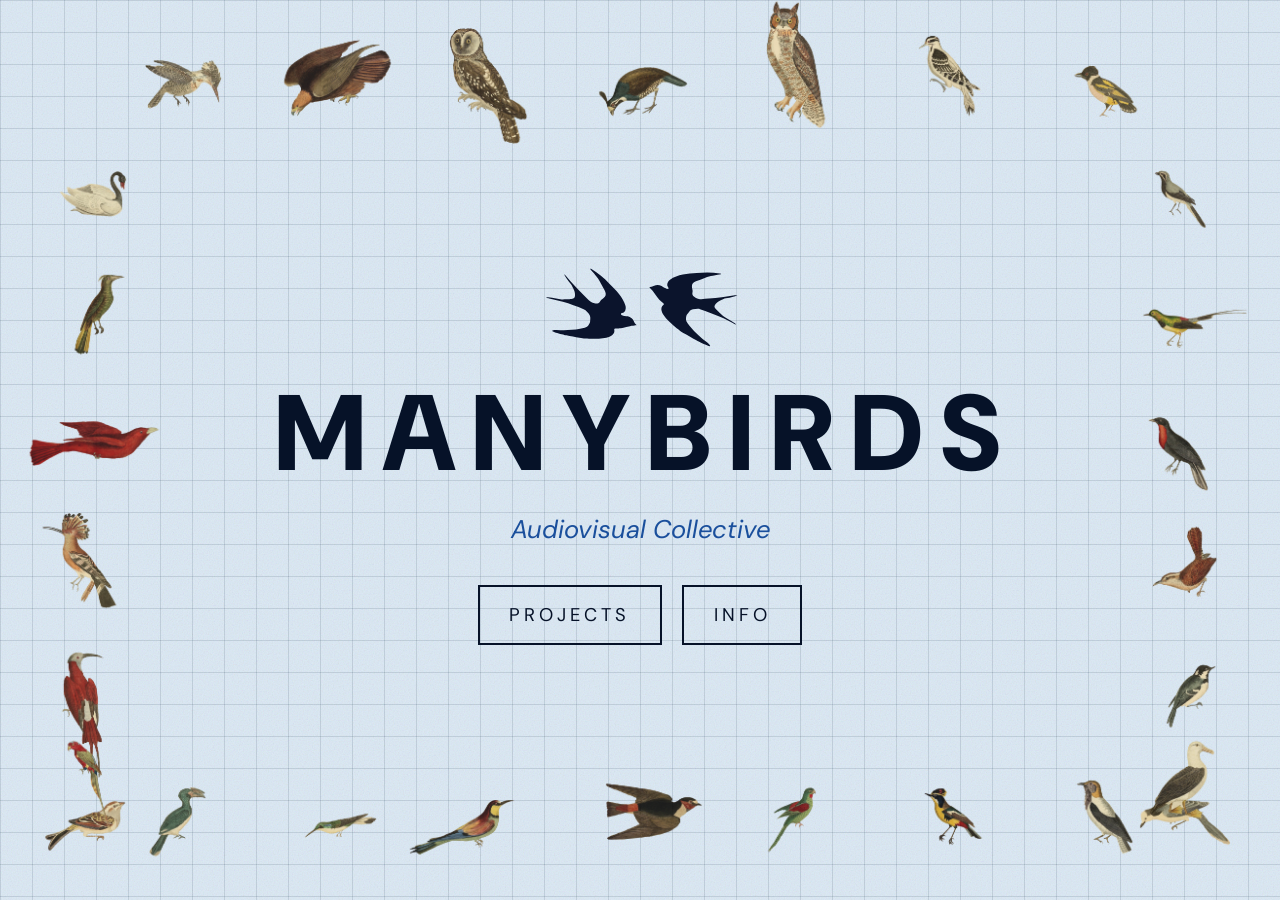
==== commit c5326834: "adding for SEO" ====
--- a/index.html
+++ b/index.html
@@ -3,7 +3,39 @@
 <head>
     <meta charset="UTF-8">
     <meta name="viewport" content="width=device-width, initial-scale=1.0">
-    <title>MANYBIRDS</title>
+    <title>MANYBIRDS — Audiovisual Collective</title>
+    <meta name="description" content="MANYBIRDS — Audiovisual Collective creating immersive installations, performances, and films.">
+    <link rel="canonical" href="https://manybirds.art/">
+    <meta property="og:title" content="MANYBIRDS — Audiovisual Collective">
+    <meta property="og:description" content="MANYBIRDS — Audiovisual Collective creating immersive installations, performances, and films.">
+    <meta property="og:type" content="website">
+    <meta property="og:url" content="https://manybirds.art/">
+    <meta property="og:image" content="https://manybirds.art/assets/logo.svg">
+    <meta name="twitter:card" content="summary_large_image">
+    <meta name="twitter:title" content="MANYBIRDS — Audiovisual Collective">
+    <meta name="twitter:description" content="MANYBIRDS — Audiovisual Collective creating immersive installations, performances, and films.">
+    <meta name="twitter:image" content="https://manybirds.art/assets/logo.svg">
+    <script type="application/ld+json">
+    {
+      "@context": "https://schema.org",
+      "@graph": [
+        {
+          "@type": "Organization",
+          "name": "MANYBIRDS",
+          "url": "https://manybirds.art/",
+          "logo": "https://manybirds.art/assets/logo.svg",
+          "sameAs": [
+            "https://www.instagram.com/manybirdscollective"
+          ]
+        },
+        {
+          "@type": "WebSite",
+          "name": "MANYBIRDS",
+          "url": "https://manybirds.art/"
+        }
+      ]
+    }
+    </script>
     <link rel="icon" href="assets/logo.svg" type="image/svg+xml">
     <link rel="stylesheet" href="style.css">
     <link rel="preconnect" href="https://fonts.googleapis.com">
@@ -46,7 +78,7 @@
         <div class="home-landing">
             <img class="home-logo" src="assets/logo.svg" alt="" decoding="async">
             <h1 class="home-wordmark">MANYBIRDS</h1>
-            <p class="home-tagline">Audio Visual Collective</p>
+            <p class="home-tagline">Audiovisual Collective</p>
             <div class="home-actions">
                 <a href="projects.html" class="home-box-link">Projects</a>
                 <a href="info.html" class="home-box-link">Info</a>
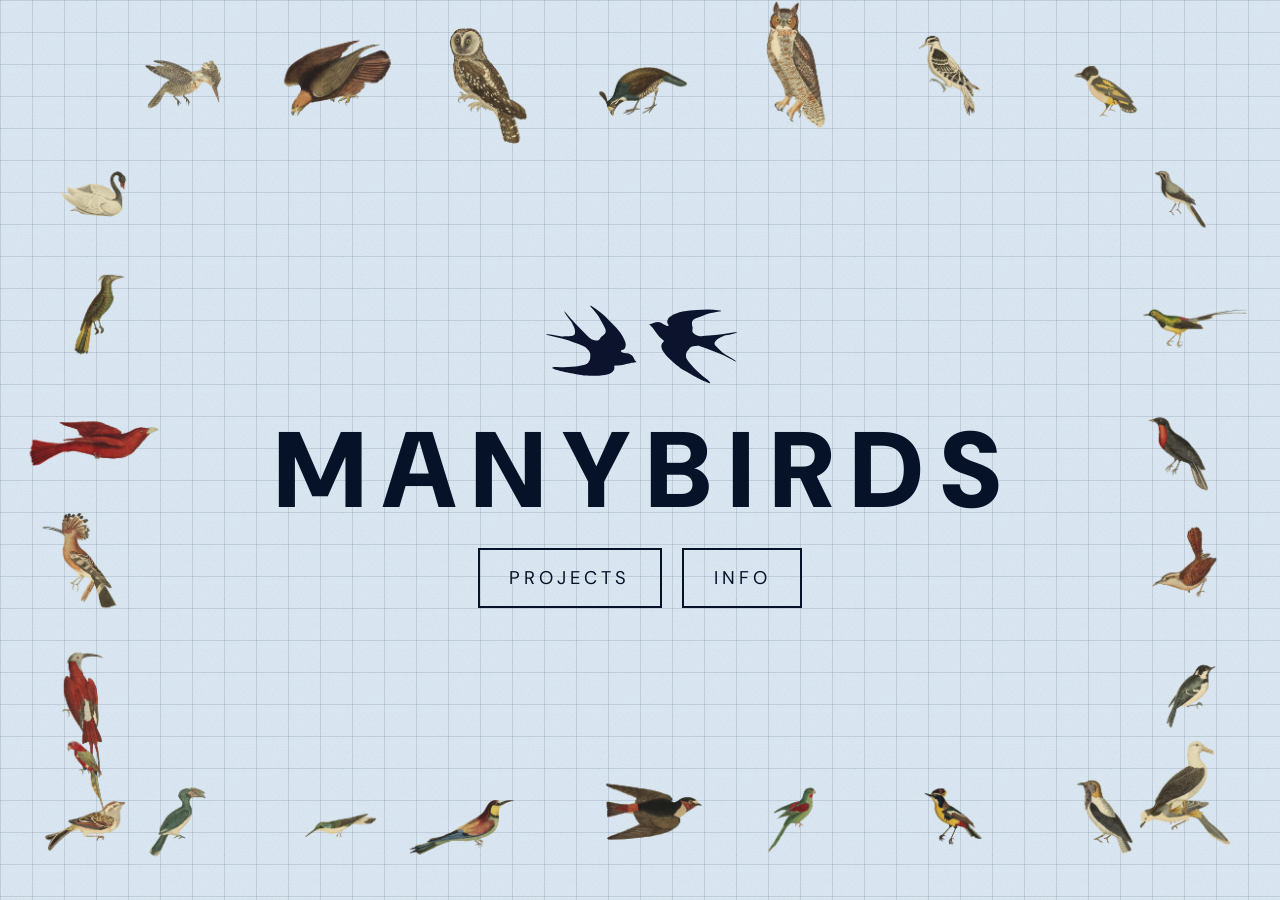
==== commit ba9f2695: "added undersky video" ====
--- a/index.html
+++ b/index.html
@@ -78,7 +78,6 @@
         <div class="home-landing">
             <img class="home-logo" src="assets/logo.svg" alt="" decoding="async">
             <h1 class="home-wordmark">MANYBIRDS</h1>
-            <p class="home-tagline">Audiovisual Collective</p>
             <div class="home-actions">
                 <a href="projects.html" class="home-box-link">Projects</a>
                 <a href="info.html" class="home-box-link">Info</a>
--- a/style.css
+++ b/style.css
@@ -781,7 +781,11 @@
 }
 
 .media-embed {
+    position: relative;
+    width: 100%;
+    max-width: 48rem;
     margin: var(--space-md) 0 var(--space-lg);
+    aspect-ratio: 16 / 9;
     border-radius: 0;
     overflow: hidden;
     background: transparent;
@@ -789,9 +793,72 @@
 }
 
 .media-embed iframe {
+    position: absolute;
+    inset: 0;
     display: block;
     width: 100%;
+    height: 100%;
     border: 0;
+}
+
+.media-embed--responsive {
+    max-width: 48rem;
+}
+
+.viewing-page {
+    max-width: 72rem;
+}
+
+.viewing-back {
+    margin-bottom: var(--space-md);
+    font-size: 1.15rem;
+}
+
+.viewing-back a {
+    color: var(--text-muted);
+    text-decoration: none;
+}
+
+.viewing-back a:hover {
+    color: var(--text);
+    text-decoration: underline;
+}
+
+.viewing-head {
+    margin-bottom: var(--space-md);
+}
+
+.viewing-title {
+    font-weight: var(--fw-regular);
+    font-size: clamp(1.25rem, 3vw, 1.75rem);
+    letter-spacing: 0.12em;
+    text-transform: uppercase;
+    color: var(--text);
+    margin-bottom: var(--space-xs);
+}
+
+.viewing-cta {
+    margin: 0 0 var(--space-lg);
+    font-size: clamp(1.25rem, 1.9vw, 1.45rem);
+}
+
+.viewing-cta a {
+    color: var(--text);
+    text-decoration: underline;
+    text-underline-offset: 0.2em;
+}
+
+.viewing-external {
+    margin-top: var(--space-lg);
+    font-size: 1.15rem;
+}
+
+.viewing-external a {
+    color: var(--text-muted);
+}
+
+.viewing-external a:hover {
+    color: var(--text);
 }
 
 /* ---------- Info / content pages ---------- */
